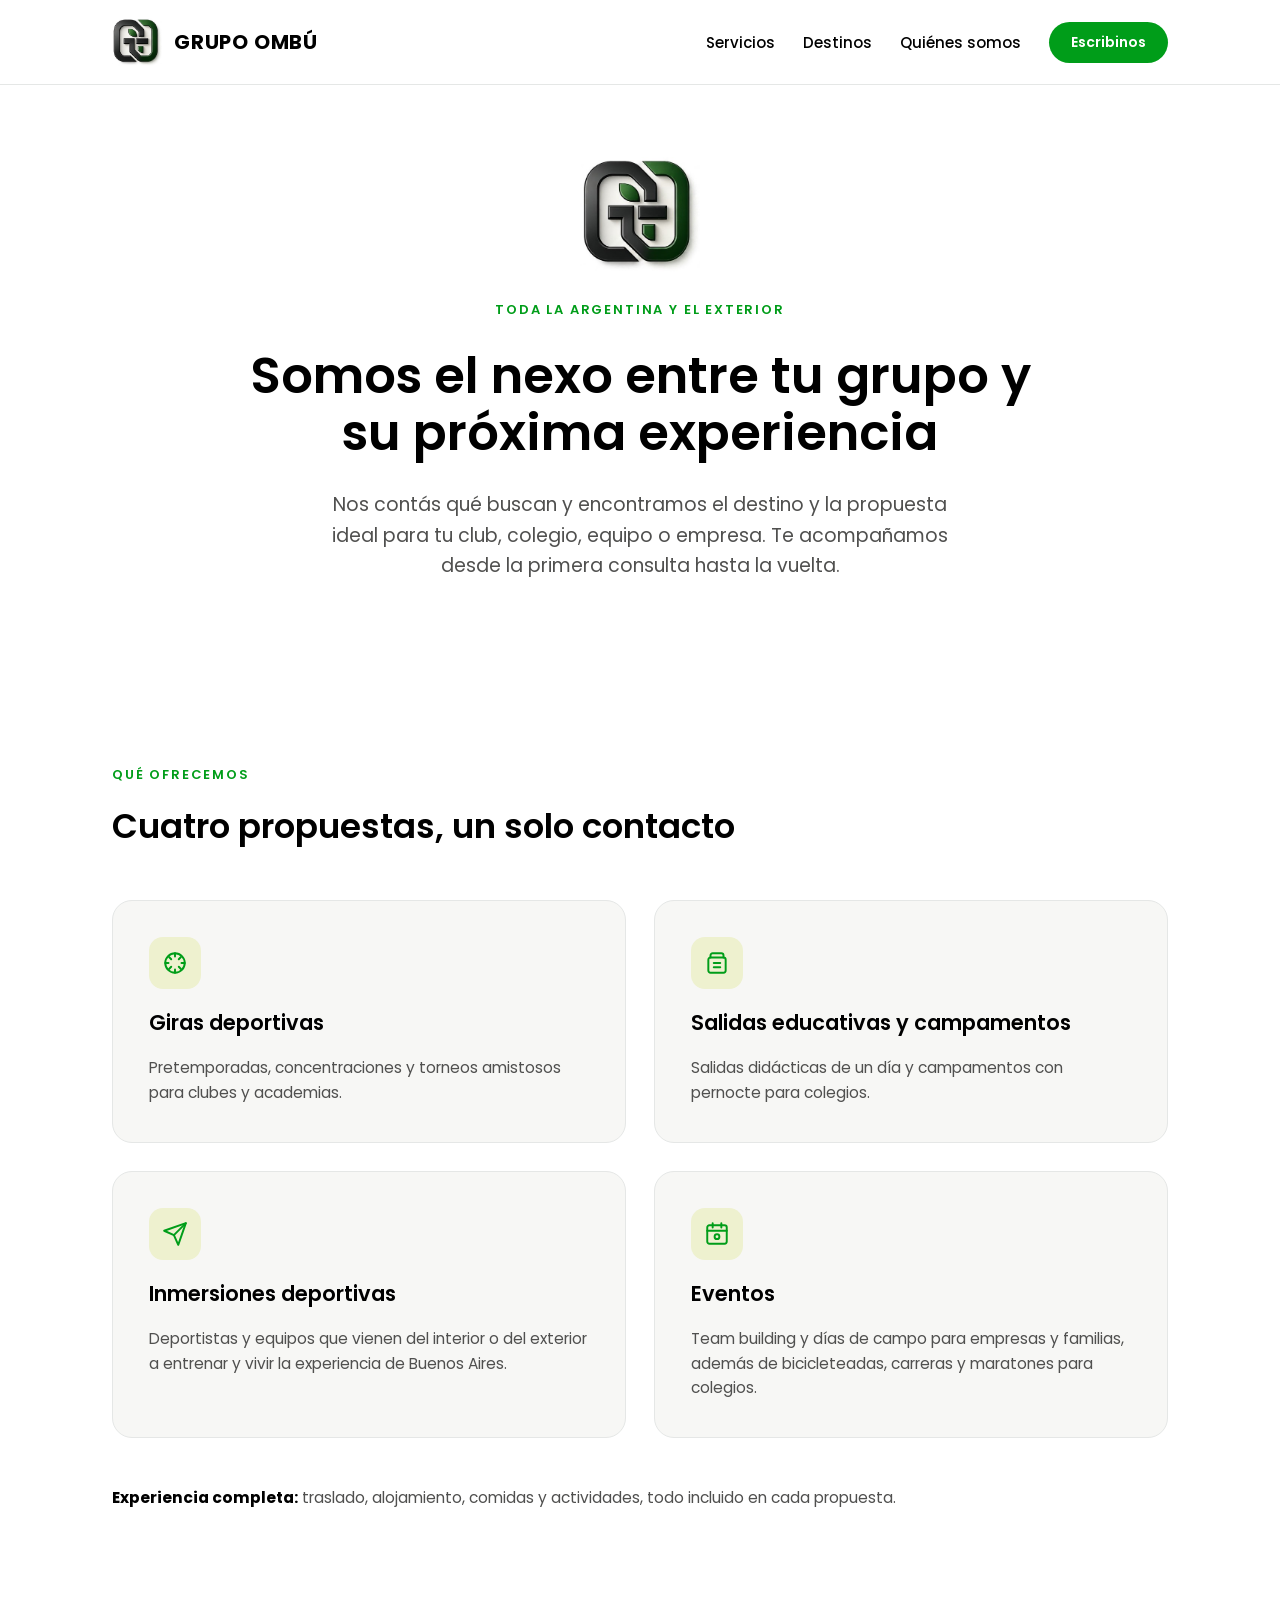
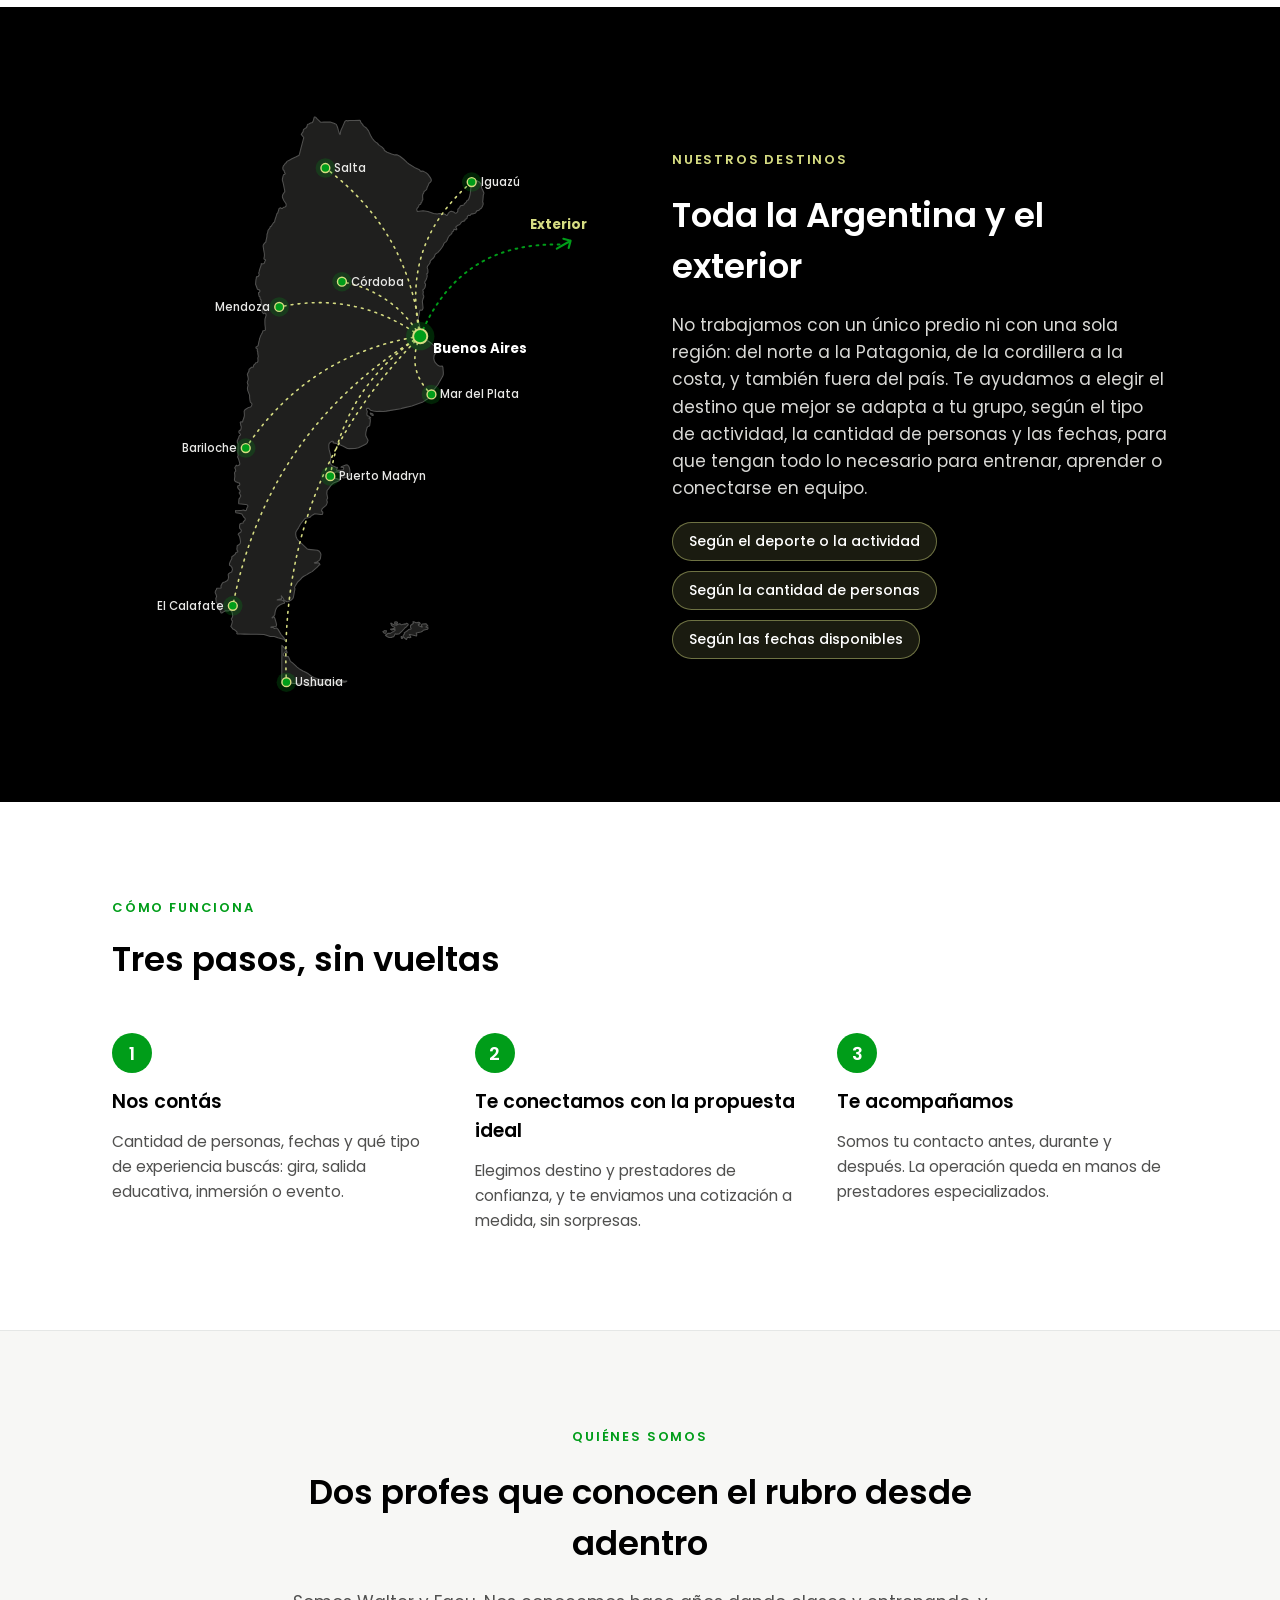
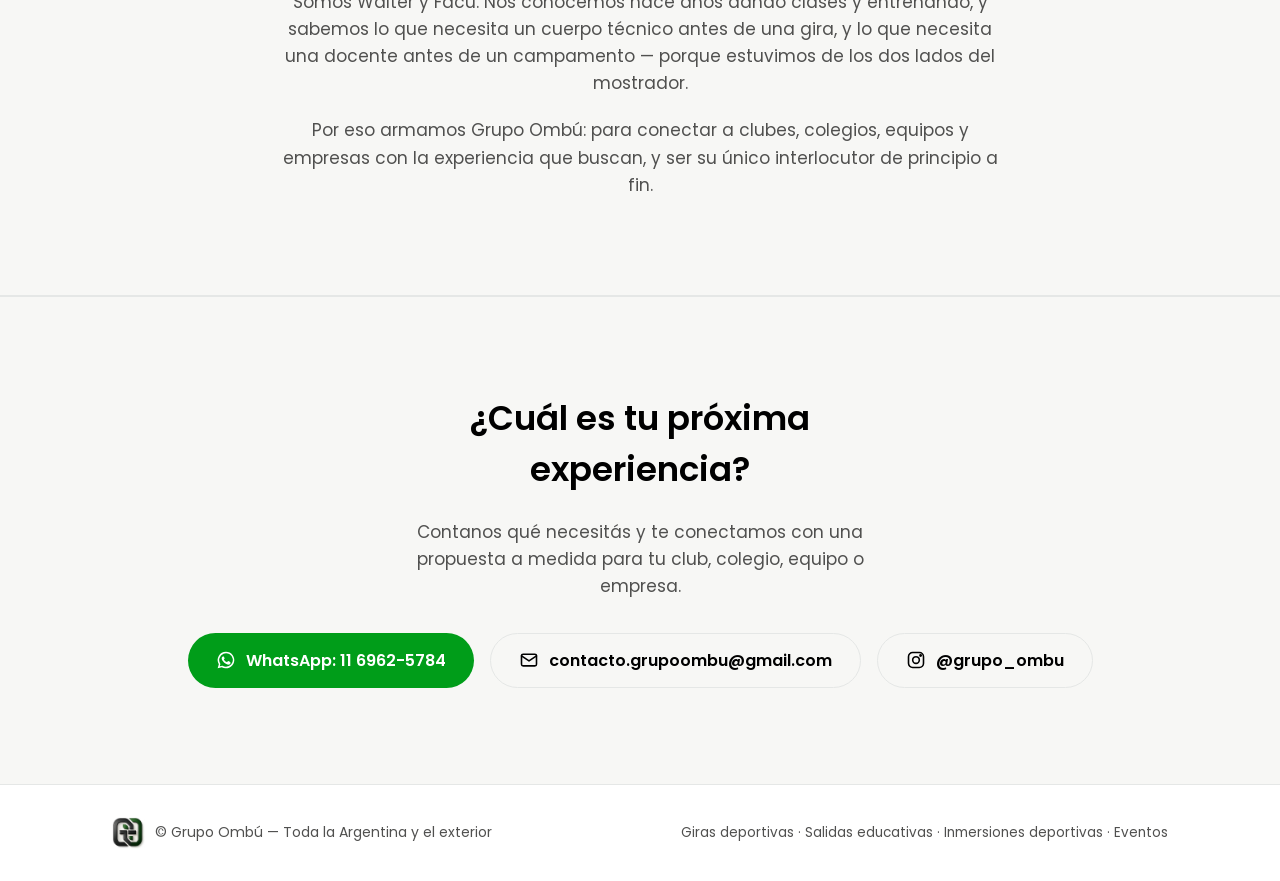
==== index.html @ 007866ae "Cambiar título del hero a "Somos el nexo entre..." Co-Authored-By: Claude Opus 5.5 <noreply@anthropi" ====
<!doctype html>
<html lang="es">
<head>
<meta charset="utf-8">
<meta name="viewport" content="width=device-width, initial-scale=1">
<title>Grupo Ombú — El nexo entre tu grupo y su próxima experiencia</title>
<meta name="description" content="Grupo Ombú conecta clubes, colegios, equipos y empresas con la experiencia ideal: giras deportivas, salidas educativas, inmersiones deportivas y eventos en toda la Argentina y el exterior.">

  <link rel="stylesheet" href="https://fonts.googleapis.com/css2?family=Poppins:wght@400;500;600;700&display=swap">
  <style>
    :root {
      --ink: #000000;
      --grafito: #50504f;
      --green: #009d19;
      --green-dark: #007a13;
      --green-soft: #eef1cf;
      --lima: #d6dc82;
      --bg: #ffffff;
      --bg-soft: #f7f7f5;
      --bg-alt: #eef0ef;
      --muted: #50504f;
      --line: #e5e7e6;
    }
    * { box-sizing: border-box; }
    body { margin: 0; background: var(--bg); color: var(--ink); font-family: 'Poppins', system-ui, -apple-system, sans-serif; }
    h1, h2, h3 { font-family: 'Poppins', sans-serif; margin: 0; font-weight: 600; color: var(--ink); }
    p { margin: 0; line-height: 1.6; }
    a { color: var(--green); text-decoration: none; }
    a:hover { color: var(--green-dark); }
    .container { max-width: 1120px; margin: 0 auto; padding: 0 32px; }
    .btn {
      display: inline-flex; align-items: center; gap: 10px;
      padding: 14px 28px; border-radius: 999px; font-weight: 600; font-size: 16px;
      white-space: nowrap;
    }
    .btn-primary { background: var(--green); color: #fff; }
    .btn-primary:hover { background: var(--green-dark); color: #fff; }
    .btn-ghost { background: transparent; color: var(--ink); border: 1.5px solid var(--line); }
    .btn-ghost:hover { border-color: var(--green); color: var(--green); }
    .pill-note {
      display: inline-flex; align-items: center; gap: 8px;
      padding: 10px 18px; border-radius: 999px; font-size: 14px; font-weight: 500;
      border: 1.5px dashed #c9a24a; color: #8a6a1f; background: #fbf3d9;
    }
    .tag-pill {
      padding: 8px 16px; border-radius: 999px; background: rgba(214,220,130,0.12);
      border: 1px solid rgba(214,220,130,0.45); font-size: 14px; font-weight: 500; color: #fff;
    }
    .eyebrow { text-transform: uppercase; letter-spacing: 0.14em; font-size: 13px; font-weight: 600; color: var(--green); }
    section { padding: 96px 0; }
    .card {
      background: var(--bg-soft); border: 1px solid var(--line); border-radius: 20px; padding: 36px;
      display: flex; flex-direction: column; gap: 18px;
    }
    .icon-badge {
      width: 52px; height: 52px; border-radius: 14px; background: var(--green-soft);
      display: flex; align-items: center; justify-content: center; color: var(--green);
    }
    .step-num {
      width: 40px; height: 40px; border-radius: 50%; background: var(--green); color: #fff;
      display: flex; align-items: center; justify-content: center; font-family: 'Poppins', sans-serif; font-weight: 600; font-size: 18px;
      flex-shrink: 0;
    }
    @media (max-width: 760px) {
      .container { padding: 0 16px; }
      section { padding: 64px 0; }
      h1 { font-size: 34px !important; }
      h2 { font-size: 27px !important; }
      [style*="grid-template-columns"] { grid-template-columns: 1fr !important; gap: 24px !important; }
      #destino svg { max-height: 460px !important; }
      .card { padding: 26px; }
    }
  </style>

</head>
<body>


<!-- ===== HEADER ===== -->
<div style="position: sticky; top: 0; z-index: 20; background: rgba(255,255,255,0.92); backdrop-filter: blur(6px); border-bottom: 1px solid var(--line);">
  <div class="container" style="display: flex; align-items: center; justify-content: space-between; height: 84px; gap: 16px; flex-wrap: wrap;">
    <div style="display: flex; align-items: center; gap: 12px;">
      <img src="[data-uri]" alt="Grupo Ombú" style="height: 48px; width: auto;">
      <span style="font-family: 'Poppins', sans-serif; font-weight: 700; font-size: 20px; letter-spacing: 0.04em;">GRUPO OMBÚ</span>
    </div>
    <div style="display: flex; align-items: center; gap: 28px; flex-wrap: wrap;">
      <a href="#servicios" style="font-size: 15px; font-weight: 500; color: var(--ink);">Servicios</a>
      <a href="#destino" style="font-size: 15px; font-weight: 500; color: var(--ink);">Destinos</a>
      <a href="#nosotros" style="font-size: 15px; font-weight: 500; color: var(--ink);">Quiénes somos</a>
      <a href="#contacto" class="btn btn-primary" style="padding: 10px 22px; font-size: 14px;">Escribinos</a>
    </div>
  </div>
</div>

<!-- ===== HERO ===== -->
<section id="inicio" style="padding-top: 72px; padding-bottom: 88px;">
  <div class="container" style="display: flex; flex-direction: column; align-items: center; text-align: center; gap: 28px;">
    <img src="[data-uri]" alt="Grupo Ombú" style="width: 120px; height: auto;">
    <span class="eyebrow">Toda la Argentina y el exterior</span>
    <h1 style="font-size: 50px; line-height: 1.14; max-width: 820px;">Somos el nexo entre tu grupo y su próxima experiencia</h1>
    <p style="font-size: 19px; color: var(--muted); max-width: 640px;">Nos contás qué buscan y encontramos el destino y la propuesta ideal para tu club, colegio, equipo o empresa. Te acompañamos desde la primera consulta hasta la vuelta.</p>
  </div>
</section>

<!-- ===== SERVICIOS ===== -->
<section id="servicios">
  <div class="container" style="display: flex; flex-direction: column; gap: 48px;">
    <div style="display: flex; flex-direction: column; gap: 16px; max-width: 680px;">
      <span class="eyebrow">Qué ofrecemos</span>
      <h2 style="font-size: 34px;">Cuatro propuestas, un solo contacto</h2>
    </div>
    <div style="display: grid; grid-template-columns: repeat(2, minmax(0, 1fr)); gap: 28px;">

      <div class="card">
        <div class="icon-badge">
          <svg width="26" height="26" viewBox="0 0 24 24" fill="none" stroke="currentColor" stroke-width="1.8" stroke-linecap="round" stroke-linejoin="round"><circle cx="12" cy="12" r="9"/><path d="M12 3v3M12 18v3M3 12h3M18 12h3M6.5 6.5l2 2M15.5 15.5l2 2M6.5 17.5l2-2M15.5 8.5l2-2"/></svg>
        </div>
        <h3 style="font-size: 21px;">Giras deportivas</h3>
        <p style="color: var(--muted); font-size: 15.5px;">Pretemporadas, concentraciones y torneos amistosos para clubes y academias.</p>
      </div>

      <div class="card">
        <div class="icon-badge">
          <svg width="26" height="26" viewBox="0 0 24 24" fill="none" stroke="currentColor" stroke-width="1.8" stroke-linecap="round" stroke-linejoin="round"><path d="M6 7V5a2 2 0 0 1 2-2h8a2 2 0 0 1 2 2v2"/><rect x="4" y="7" width="16" height="14" rx="2"/><path d="M9 12h6M9 16h6"/></svg>
        </div>
        <h3 style="font-size: 21px;">Salidas educativas y campamentos</h3>
        <p style="color: var(--muted); font-size: 15.5px;">Salidas didácticas de un día y campamentos con pernocte para colegios.</p>
      </div>

      <div class="card">
        <div class="icon-badge">
          <svg width="26" height="26" viewBox="0 0 24 24" fill="none" stroke="currentColor" stroke-width="1.8" stroke-linecap="round" stroke-linejoin="round"><line x1="22" y1="2" x2="11" y2="13"/><polygon points="22 2 15 22 11 13 2 9 22 2"/></svg>
        </div>
        <h3 style="font-size: 21px;">Inmersiones deportivas</h3>
        <p style="color: var(--muted); font-size: 15.5px;">Deportistas y equipos que vienen del interior o del exterior a entrenar y vivir la experiencia de Buenos Aires.</p>
      </div>

      <div class="card">
        <div class="icon-badge">
          <svg width="26" height="26" viewBox="0 0 24 24" fill="none" stroke="currentColor" stroke-width="1.8" stroke-linecap="round" stroke-linejoin="round"><rect x="3" y="4" width="18" height="17" rx="2"/><path d="M3 9h18M8 2v4M16 2v4"/><circle cx="12" cy="14.5" r="2.2"/></svg>
        </div>
        <h3 style="font-size: 21px;">Eventos</h3>
        <p style="color: var(--muted); font-size: 15.5px;">Team building y días de campo para empresas y familias, además de bicicleteadas, carreras y maratones para colegios.</p>
      </div>

    </div>
    <p style="color: var(--muted); font-size: 15.5px;"><strong style="color: var(--ink);">Experiencia completa:</strong> traslado, alojamiento, comidas y actividades, todo incluido en cada propuesta.</p>
  </div>
</section>

<!-- ===== DESTINOS ===== -->
<section id="destino" style="background: var(--ink); color: #fff;">
  <div class="container" style="display: grid; grid-template-columns: minmax(0,1fr) minmax(0,1fr); gap: 64px; align-items: center;">
    <div style="display:flex;justify-content:center;">
      <svg viewBox="-110 -10 560 681" role="img" aria-label="Mapa de Argentina con conexiones desde Buenos Aires a todo el país y al exterior" style="width:100%;height:auto;max-height:640px;display:block;">
        <path d="M230.8,575.7L233.2,576.8L236.1,576.4L237.3,576.7L238.0,577.7L237.6,578.5L236.7,578.4L235.9,578.6L236.0,579.8L236.6,580.3L239.7,581.6L240.2,581.6L240.2,581.1L239.6,580.3L239.4,579.3L239.9,578.5L240.7,578.3L244.2,577.9L245.0,578.3L246.7,580.5L245.1,580.8L244.4,581.7L245.9,582.1L247.0,582.8L246.4,583.7L246.2,584.2L243.7,584.8L241.5,585.3L240.5,586.4L238.7,587.2L233.4,588.5L234.0,589.7L234.1,590.2L233.9,591.7L226.6,590.0L225.6,590.1L227.5,593.1L226.1,593.7L224.7,593.3L223.4,593.6L222.5,595.8L220.5,594.3L218.7,592.4L218.7,591.3L220.4,589.2L219.9,588.3L223.9,585.6L224.6,584.7L225.8,584.2L227.1,584.1L227.7,583.7L227.6,583.0L227.0,581.9L227.1,579.9L230.3,577.4L229.8,575.7L230.8,575.7ZM208.9,579.4L211.2,579.7L213.2,578.4L214.6,578.0L215.7,578.3L216.6,579.1L217.7,578.9L221.1,578.1L221.5,578.4L222.7,577.4L223.7,577.9L224.5,578.7L224.1,579.7L223.2,580.4L222.6,581.2L221.9,581.9L220.7,582.6L219.9,583.6L217.7,586.1L214.5,589.2L213.5,589.5L211.3,589.7L210.4,589.4L209.6,589.5L208.9,591.2L208.0,592.5L207.5,592.8L206.4,592.9L206.0,593.1L205.6,593.5L202.9,593.4L200.9,592.6L198.7,590.9L201.7,588.7L204.3,588.8L206.5,587.4L208.2,586.7L208.9,586.0L209.7,585.4L209.7,584.6L209.1,584.3L208.3,584.3L207.6,584.7L205.7,585.1L204.4,584.2L205.3,583.9L206.2,583.9L209.1,583.1L209.6,582.8L208.7,581.7L207.0,581.0L205.6,579.8L205.4,579.4L205.4,578.7L204.7,577.4L205.5,577.3L206.5,578.2L208.9,579.4ZM197.8,585.7L198.9,585.9L200.0,585.8L199.4,587.8L198.9,588.7L197.6,588.7L196.3,587.4L195.9,586.7L197.3,586.2L197.8,585.7ZM211.6,578.1L209.5,578.1L209.1,577.5L209.2,575.9L210.7,575.8L212.3,576.4L212.2,577.1L211.6,578.1ZM218.2,594.3L217.2,594.7L216.9,594.5L216.6,593.7L216.6,592.8L216.5,592.4L217.1,592.5L218.2,593.3L218.2,594.3ZM249.8,168.0L249.2,168.8L249.2,170.1L248.2,171.8L246.4,174.0L245.8,175.8L246.6,178.2L246.7,181.0L246.4,182.1L245.5,182.5L245.4,183.2L245.8,184.3L245.8,185.7L245.4,187.5L244.6,189.5L243.3,191.7L243.0,193.3L243.7,194.0L244.0,194.8L244.0,195.7L243.7,196.9L243.2,198.6L242.4,199.8L241.3,200.6L240.9,201.6L241.4,202.8L241.4,204.0L241.1,205.3L241.3,206.6L242.0,207.9L241.9,209.3L240.8,212.2L240.4,213.9L241.2,221.6L240.8,222.7L240.0,223.9L239.1,224.0L238.1,223.8L237.4,224.5L236.9,227.9L235.5,235.2L235.7,236.9L236.9,239.8L237.3,241.5L237.6,242.9L237.9,245.5L237.2,246.6L236.6,246.8L235.8,247.4L236.7,250.6L237.4,252.0L239.5,254.9L247.4,259.0L250.7,261.4L254.4,264.7L256.5,268.1L256.6,270.8L253.7,275.0L253.3,278.5L253.9,280.9L255.0,283.2L257.9,286.1L260.0,287.2L262.9,287.1L263.4,287.9L263.6,288.6L264.1,294.6L264.0,296.9L263.2,298.9L257.7,308.4L253.0,314.1L251.3,317.3L250.7,320.7L249.2,322.3L241.1,327.5L228.5,332.1L218.3,334.5L216.0,335.3L199.6,337.9L196.4,338.3L192.3,338.0L188.9,338.4L185.2,337.7L181.8,336.8L180.0,334.8L177.7,334.6L177.1,335.6L178.2,338.2L177.7,341.3L178.3,343.1L179.7,343.5L180.9,344.4L182.1,345.6L180.1,345.8L180.9,346.7L181.7,347.3L181.6,349.4L180.9,354.4L179.0,355.4L178.5,355.7L177.9,356.8L176.7,361.5L176.4,364.6L176.9,366.6L179.1,370.8L178.3,373.5L176.9,375.0L170.7,378.0L168.2,379.2L164.4,380.0L158.1,380.2L155.8,380.0L150.5,377.2L146.5,375.6L142.9,374.3L139.4,373.5L139.9,373.1L140.1,372.4L139.1,372.0L138.4,371.9L136.1,373.3L135.1,374.8L134.8,376.0L134.8,379.1L135.2,381.7L136.9,388.0L137.0,391.5L136.3,395.9L137.4,398.4L138.7,399.5L141.7,400.7L142.9,401.5L144.2,401.4L144.6,401.7L144.4,402.2L143.6,403.3L143.7,404.5L146.0,404.8L148.3,404.6L150.9,404.0L151.5,403.2L151.5,401.6L148.5,401.3L148.9,400.7L151.1,399.9L154.0,398.8L155.5,398.6L156.5,399.4L157.2,400.1L158.0,401.9L158.5,404.3L158.6,407.2L158.2,409.9L157.8,410.8L157.0,412.0L151.8,413.4L150.4,413.1L149.0,411.0L148.6,408.9L147.4,407.5L144.9,406.4L142.5,406.7L140.0,408.7L137.6,409.3L136.8,411.1L142.8,414.0L145.6,414.8L146.6,414.8L147.5,415.2L146.7,416.2L145.8,416.9L141.5,418.4L139.6,419.4L137.4,421.4L134.2,425.9L133.3,426.8L132.8,427.9L132.5,431.0L133.5,436.0L132.4,438.1L133.1,440.5L132.7,442.1L131.7,444.3L127.3,447.9L126.5,450.5L128.0,452.0L127.9,453.4L127.4,454.6L125.6,454.6L119.0,453.8L116.6,455.1L114.4,456.7L113.8,457.5L113.0,458.0L108.4,458.8L107.6,459.4L102.7,465.6L100.7,469.4L98.2,473.2L97.5,474.8L97.4,477.0L97.7,479.0L98.1,480.4L99.0,482.3L100.8,484.5L110.1,493.2L112.0,494.0L121.9,494.9L124.1,496.1L125.4,498.1L125.9,499.8L125.3,504.1L124.7,505.5L123.6,506.7L121.3,508.2L118.5,509.1L119.3,509.7L120.4,509.6L122.9,509.1L124.0,509.6L124.8,511.3L123.3,512.0L122.8,512.8L121.7,514.1L115.9,519.1L112.8,520.6L110.0,522.5L106.1,524.6L104.7,525.7L102.6,528.2L99.6,530.8L96.2,536.5L96.1,537.7L96.6,538.4L94.7,548.4L94.1,549.6L92.8,550.8L89.2,552.9L87.5,553.1L85.2,552.0L84.0,550.7L82.8,548.6L81.2,546.3L81.2,547.1L81.7,548.5L81.3,549.9L77.5,550.5L76.5,551.2L80.0,550.9L82.3,551.3L83.3,551.8L84.2,552.9L85.0,554.2L84.4,554.9L82.4,555.5L80.0,556.5L77.1,558.5L75.5,560.8L74.8,562.4L74.0,565.7L73.8,567.8L72.6,569.5L70.7,571.0L70.8,571.4L72.1,570.6L73.1,570.3L74.0,572.3L75.2,576.3L75.8,579.1L75.6,579.9L75.3,581.0L72.8,581.3L70.7,581.3L69.1,581.8L69.9,582.3L71.4,582.1L73.4,583.3L75.7,582.8L76.7,583.5L77.5,584.3L80.9,590.1L83.9,593.6L85.4,595.7L84.7,596.7L84.4,595.4L82.4,595.1L80.5,594.7L77.3,593.8L73.1,592.4L68.7,592.4L65.3,591.3L61.5,590.0L53.6,589.9L46.6,589.8L39.4,589.7L34.8,589.6L31.7,589.6L30.9,589.1L31.2,587.5L30.1,586.3L28.4,584.8L26.4,583.8L25.4,582.5L24.2,580.9L24.9,579.5L25.8,576.2L25.9,574.8L25.0,573.7L24.7,572.3L25.0,571.6L25.8,571.1L26.3,568.7L25.9,566.4L25.3,564.3L24.5,563.4L23.5,563.0L22.7,562.9L21.0,563.6L18.2,563.4L17.3,563.7L15.9,564.6L14.0,565.8L12.9,565.4L12.6,564.1L11.8,562.9L11.4,561.9L11.1,560.2L10.5,558.1L9.4,555.6L7.6,553.5L7.5,551.7L7.2,549.4L8.1,547.2L7.6,545.3L6.5,543.1L6.8,540.7L7.9,539.5L8.2,537.9L13.2,537.6L13.0,535.4L13.8,533.7L14.7,532.0L15.5,531.3L17.3,530.7L19.4,529.8L20.6,528.7L21.1,527.8L21.4,526.5L21.6,525.3L21.2,522.5L21.6,521.6L22.9,520.5L25.1,519.5L26.0,516.9L25.5,514.6L24.2,512.7L22.7,511.9L22.6,510.1L23.3,508.3L24.2,506.4L25.3,504.2L25.2,502.6L26.2,501.7L28.9,499.7L29.8,497.8L30.8,497.2L31.9,497.0L32.0,495.9L31.2,494.8L31.0,493.4L31.2,491.9L31.4,489.8L32.7,489.1L34.6,487.4L35.0,486.4L35.1,484.9L34.6,482.0L34.1,479.9L33.8,479.2L33.0,477.8L32.4,476.9L33.4,475.7L35.3,474.6L36.1,472.9L35.4,471.4L34.3,470.6L33.9,468.4L34.3,465.6L35.2,464.8L38.0,464.3L38.2,462.9L40.4,460.8L40.3,458.9L38.9,457.7L37.6,455.7L36.6,454.0L33.3,453.1L29.8,452.6L29.4,451.0L29.5,450.0L31.2,450.4L33.8,450.1L35.8,450.0L37.2,449.8L38.8,449.6L40.3,450.3L41.7,449.8L42.3,447.3L43.3,445.9L43.4,444.7L42.5,443.6L40.8,443.3L33.2,442.5L33.0,441.5L33.1,439.8L33.3,438.0L33.3,437.1L34.0,436.4L34.8,434.8L35.4,433.7L34.8,432.3L33.6,430.3L34.5,429.4L34.6,428.2L34.3,427.2L33.0,426.0L31.9,424.3L31.9,422.5L33.2,422.0L34.1,421.5L34.3,420.4L33.8,419.0L32.0,418.6L29.7,417.7L28.9,417.0L28.2,415.6L28.7,411.4L28.5,408.9L28.3,407.6L28.8,406.5L29.7,405.6L29.3,403.3L28.6,402.2L28.8,401.3L29.5,400.4L30.1,399.3L30.6,399.0L31.3,399.6L32.6,399.3L34.1,398.4L34.3,397.3L34.0,395.8L32.9,392.0L31.8,389.6L32.0,388.8L32.4,387.9L32.1,384.7L32.2,382.7L32.3,377.0L32.4,375.0L31.4,373.0L31.5,371.1L32.2,369.7L33.0,367.9L33.5,366.2L34.0,365.5L34.9,365.1L35.1,364.2L34.7,363.5L33.5,362.5L33.2,361.2L33.5,360.2L34.1,359.6L35.0,359.6L35.6,358.2L35.9,356.4L36.0,355.6L35.5,354.5L35.1,352.1L34.7,350.7L35.2,350.1L35.8,349.9L36.7,350.2L37.5,350.1L37.6,349.3L37.7,348.5L38.0,348.0L38.6,346.2L39.3,344.0L39.5,342.4L39.2,338.1L39.6,337.1L40.3,336.3L41.4,335.4L42.7,334.7L44.4,333.7L46.5,333.3L47.3,332.2L47.9,330.8L48.0,329.6L47.2,328.7L46.2,327.7L45.7,325.2L45.4,322.8L45.3,319.8L44.3,317.3L43.2,314.5L42.9,311.9L43.2,310.6L43.7,308.3L43.2,307.3L42.7,305.5L43.2,304.1L43.9,302.0L43.8,300.8L43.3,298.2L42.8,296.7L43.3,295.1L44.1,293.6L44.7,292.9L44.6,291.6L44.9,290.5L46.1,289.8L47.2,288.5L47.9,288.4L48.9,288.4L49.5,288.0L49.8,287.0L50.0,285.9L51.5,284.5L52.4,283.2L54.0,283.0L54.8,281.6L54.8,279.8L54.6,278.1L55.2,276.0L54.6,272.9L54.6,271.2L54.0,269.8L54.1,268.3L53.8,267.3L52.8,267.0L52.5,265.8L52.9,265.2L53.9,264.8L55.0,263.9L55.8,259.6L56.2,258.2L56.6,256.7L56.6,255.9L57.1,254.7L57.8,252.9L58.8,251.2L59.4,250.1L60.0,248.5L60.2,247.5L60.9,247.1L61.8,246.9L62.8,246.6L63.2,246.1L63.1,245.2L63.1,243.3L62.7,240.4L62.6,236.5L62.7,234.0L63.4,231.5L64.0,230.1L63.8,229.0L63.7,227.9L62.5,227.2L61.4,227.8L60.7,227.6L59.7,226.3L59.3,224.8L59.5,222.9L60.3,221.7L60.6,220.1L60.2,219.7L59.2,218.7L58.3,215.1L58.4,212.2L57.4,211.4L57.0,209.0L56.1,208.2L55.7,206.5L55.4,204.7L55.5,203.9L56.5,203.6L57.1,202.2L56.7,201.4L55.9,200.7L55.0,200.8L54.1,200.0L52.9,196.6L52.1,194.7L52.3,192.0L52.5,189.8L52.9,188.0L53.0,186.6L53.8,185.9L54.4,186.2L55.0,186.0L55.6,184.9L56.2,184.2L56.2,183.6L55.8,182.9L55.7,181.8L56.1,180.5L56.8,177.5L58.0,174.1L58.5,172.9L58.4,171.8L58.6,171.3L59.4,171.9L61.6,171.3L62.4,169.8L62.6,168.5L63.4,167.7L63.0,166.7L62.1,166.4L61.5,165.9L61.8,164.7L62.1,161.9L62.0,159.9L61.2,155.6L60.6,151.3L61.0,149.9L62.5,147.9L63.6,147.0L63.8,145.9L64.9,140.9L65.0,138.1L65.7,136.6L66.2,133.7L68.2,131.2L68.7,129.6L69.6,129.4L69.9,128.9L71.0,127.1L72.3,125.2L73.6,124.2L73.8,122.8L74.4,120.7L75.5,117.4L76.2,115.0L77.1,114.2L78.1,111.1L78.5,109.3L79.7,108.6L80.6,108.4L81.5,109.2L82.4,109.1L83.3,108.0L85.2,107.3L86.2,106.9L86.6,105.8L86.6,104.0L85.7,102.6L84.0,100.0L82.6,97.0L82.4,96.1L82.4,95.1L82.7,93.8L83.4,92.4L85.1,90.0L84.9,88.3L83.6,82.0L83.2,80.3L82.3,77.1L82.4,75.8L83.2,72.3L83.9,70.8L84.9,70.6L85.4,70.1L85.6,69.5L84.9,68.7L84.6,67.7L84.3,66.2L83.4,65.7L82.9,64.6L82.9,62.8L83.7,60.5L84.6,59.9L85.0,58.9L86.0,58.0L86.9,57.2L87.6,55.9L90.7,54.3L93.1,53.0L98.0,50.7L101.3,49.0L101.5,47.9L101.8,47.1L103.3,41.3L105.3,33.7L106.5,29.0L103.7,25.5L104.2,24.6L105.8,22.3L106.1,20.3L106.8,19.5L109.7,17.6L110.2,16.3L110.5,14.9L111.1,13.9L112.2,13.6L114.2,12.7L116.3,11.9L117.0,10.7L117.6,8.7L118.2,6.4L118.5,5.8L119.3,5.9L120.4,6.5L121.0,7.3L124.0,10.1L125.4,11.6L126.7,11.8L129.2,11.5L129.7,11.6L136.3,11.6L137.2,11.8L139.5,12.5L140.8,13.0L141.7,13.3L143.2,14.1L144.4,16.8L145.1,19.1L145.6,21.0L146.7,24.4L147.4,25.7L147.7,25.0L148.3,21.3L149.2,19.2L150.4,16.7L152.8,11.1L153.6,10.2L154.5,9.8L155.1,9.8L155.8,10.2L156.7,10.2L157.3,9.8L163.5,9.7L170.0,9.6L170.2,9.7L170.4,10.6L171.5,12.8L172.7,13.9L173.0,14.2L173.3,14.7L173.3,15.3L174.6,16.4L177.2,18.2L179.6,21.5L181.8,26.5L183.9,30.1L185.9,32.5L187.7,34.2L189.4,35.2L190.3,36.0L190.4,36.6L191.9,37.9L194.9,39.8L196.8,41.7L197.6,43.6L200.6,45.6L205.7,47.6L209.3,48.6L211.6,48.5L215.0,50.1L219.3,53.5L221.9,55.8L222.9,57.1L225.7,59.2L232.8,63.5L235.9,64.7L237.4,65.6L238.2,66.9L239.1,67.3L239.9,66.8L241.7,67.2L244.4,68.6L246.5,70.3L249.2,74.0L250.1,75.5L250.5,76.8L250.4,78.0L249.5,79.3L248.0,80.6L247.6,81.2L247.5,81.7L247.1,82.8L245.9,85.2L245.5,86.3L245.5,87.1L244.7,88.0L242.6,89.7L242.1,90.5L242.0,91.4L241.7,91.9L241.5,92.1L241.0,93.0L240.7,94.4L240.7,96.2L240.9,98.5L240.9,99.2L240.4,99.6L240.2,100.1L240.0,101.1L239.7,101.9L239.0,102.4L238.7,103.0L238.9,103.6L238.4,104.2L237.1,104.8L236.4,105.7L236.2,106.9L235.4,108.0L234.4,108.9L234.0,110.1L234.6,112.4L241.3,111.6L246.7,112.5L253.1,114.7L257.3,115.4L259.5,114.8L261.0,114.9L262.0,115.7L263.4,115.9L265.1,115.4L266.5,115.8L267.6,117.1L268.6,116.8L269.6,114.8L270.6,113.5L271.8,112.6L273.2,112.3L275.0,112.7L276.4,113.4L277.5,114.4L278.6,114.4L279.9,113.3L280.5,111.9L280.4,110.4L280.9,109.3L282.0,108.6L282.7,107.7L283.0,106.5L284.3,105.8L286.3,105.6L287.4,105.0L287.6,104.2L288.2,103.4L289.3,102.6L290.1,101.7L290.5,100.6L291.2,99.9L292.2,99.6L293.3,97.3L294.4,93.0L295.1,87.1L295.4,78.8L296.6,78.8L297.1,79.5L298.0,79.8L298.9,79.1L299.7,78.8L300.9,78.7L301.6,77.9L302.4,77.8L303.0,78.2L303.5,78.8L304.6,78.9L305.4,80.2L306.4,80.6L306.8,82.2L307.5,86.2L308.6,88.6L309.8,91.4L309.8,92.6L309.2,93.8L309.1,95.6L308.7,99.9L308.5,101.5L308.9,102.6L309.1,104.1L308.5,105.9L307.2,108.7L306.0,109.4L305.8,109.5L304.2,111.1L303.0,111.7L302.4,111.3L301.7,112.0L300.8,113.7L299.8,114.5L297.9,115.0L297.4,115.2L296.3,115.1L295.4,115.6L294.6,116.6L293.8,116.9L292.9,116.7L292.1,117.0L291.4,117.9L291.0,119.0L290.9,120.1L290.2,120.8L288.9,121.2L288.5,121.8L288.5,122.5L288.0,123.1L285.8,123.7L284.3,124.8L283.3,126.4L282.2,127.4L280.6,128.0L278.4,129.6L278.2,130.6L279.0,131.6L279.3,132.4L279.1,133.1L278.4,133.2L277.2,132.7L276.4,132.5L276.0,132.9L275.7,133.4L275.8,134.3L275.3,134.8L274.5,135.1L274.0,135.9L273.8,136.9L272.7,138.3L270.8,139.9L269.4,142.2L268.3,145.0L267.0,146.8L265.6,147.7L264.6,148.9L264.1,150.6L262.5,153.1L260.0,156.5L257.7,158.9L255.6,160.2L254.5,161.6L254.2,163.2L252.9,165.0L250.5,167.1L249.8,168.0ZM81.5,645.0L81.6,640.6L81.7,634.7L81.7,629.5L81.7,624.4L81.7,619.1L81.8,613.8L81.8,608.1L81.8,602.4L82.7,603.2L86.3,607.2L87.2,608.8L87.8,610.7L86.3,609.5L84.9,610.2L84.1,611.3L83.5,612.5L83.5,613.4L84.0,614.2L85.5,614.8L89.0,615.1L89.2,615.3L91.3,620.0L92.3,621.1L93.5,621.9L96.3,624.4L99.0,626.9L102.2,629.4L105.6,631.3L108.7,632.8L111.7,634.5L114.9,637.0L118.3,638.8L122.0,640.0L125.8,641.1L131.5,640.7L133.3,640.8L134.4,641.6L133.3,643.7L131.9,645.4L129.9,646.1L128.0,646.4L126.1,646.4L124.3,646.0L122.6,646.2L121.0,647.0L119.3,647.3L117.6,647.4L115.9,648.0L114.1,648.4L112.3,648.1L107.7,646.3L104.7,645.9L94.6,645.3L91.3,644.9L88.1,644.3L86.4,644.3L83.9,644.6L82.0,644.6L81.5,645.0ZM144.0,642.3L145.7,642.8L149.0,642.4L150.8,642.4L151.6,642.6L151.9,642.8L154.2,642.5L155.2,642.5L154.9,643.3L152.8,644.1L151.9,643.8L147.4,643.9L145.5,644.7L144.7,644.7L142.7,645.9L141.3,645.1L140.9,644.4L141.9,643.5L142.8,643.4L143.5,643.0L144.0,642.3ZM184.8,341.7L184.9,342.9L184.1,342.8L182.2,341.6L181.6,340.5L181.5,340.1L183.4,340.6L184.3,341.0L184.8,341.7Z" fill="#1f1f1e" stroke="#50504f" stroke-width="1.2" stroke-linejoin="round"/>
        <g fill="none" stroke="#d6dc82" stroke-width="1.8" stroke-linecap="round" stroke-dasharray="2 6"><path d="M238,253.3 Q226.2,134.8 130.9,63.4"/><path d="M238,253.3 Q214.9,148.9 296.1,79.3"/><path d="M238,253.3 Q207.3,203.1 149.6,191.8"/><path d="M238,253.3 Q165.7,201.8 78.8,220.3"/><path d="M238,253.3 Q221.3,290.6 250.7,319.1"/><path d="M238,253.3 Q111.7,273.1 41,379.6"/><path d="M238,253.3 Q152.5,310.0 136.5,411.3"/><path d="M238,253.3 Q65.2,358.9 26.4,557.7"/><path d="M238,253.3 Q76.5,415.4 86.9,643.9"/><path d="M238,253.3 Q282.8,145.0 400,150" stroke="#009d19" stroke-width="2.2"/></g>
        <g font-family="Poppins, sans-serif" font-size="13" font-weight="500" fill="#e8e8e6"><circle cx="130.9" cy="63.4" r="11" fill="#009d19" opacity="0.22"/><circle cx="130.9" cy="63.4" r="5" fill="#009d19" stroke="#d6dc82" stroke-width="1.6"/><text x="140.9" y="67.9" text-anchor="start">Salta</text><circle cx="296.1" cy="79.3" r="11" fill="#009d19" opacity="0.22"/><circle cx="296.1" cy="79.3" r="5" fill="#009d19" stroke="#d6dc82" stroke-width="1.6"/><text x="306.1" y="83.8" text-anchor="start">Iguazú</text><circle cx="149.6" cy="191.8" r="11" fill="#009d19" opacity="0.22"/><circle cx="149.6" cy="191.8" r="5" fill="#009d19" stroke="#d6dc82" stroke-width="1.6"/><text x="159.6" y="196.3" text-anchor="start">Córdoba</text><circle cx="78.8" cy="220.3" r="11" fill="#009d19" opacity="0.22"/><circle cx="78.8" cy="220.3" r="5" fill="#009d19" stroke="#d6dc82" stroke-width="1.6"/><text x="68.8" y="224.8" text-anchor="end">Mendoza</text><circle cx="250.7" cy="319.1" r="11" fill="#009d19" opacity="0.22"/><circle cx="250.7" cy="319.1" r="5" fill="#009d19" stroke="#d6dc82" stroke-width="1.6"/><text x="260.7" y="323.6" text-anchor="start">Mar del Plata</text><circle cx="41" cy="379.6" r="11" fill="#009d19" opacity="0.22"/><circle cx="41" cy="379.6" r="5" fill="#009d19" stroke="#d6dc82" stroke-width="1.6"/><text x="31" y="384.1" text-anchor="end">Bariloche</text><circle cx="136.5" cy="411.3" r="11" fill="#009d19" opacity="0.22"/><circle cx="136.5" cy="411.3" r="5" fill="#009d19" stroke="#d6dc82" stroke-width="1.6"/><text x="146.5" y="415.8" text-anchor="start">Puerto Madryn</text><circle cx="26.4" cy="557.7" r="11" fill="#009d19" opacity="0.22"/><circle cx="26.4" cy="557.7" r="5" fill="#009d19" stroke="#d6dc82" stroke-width="1.6"/><text x="16.4" y="562.2" text-anchor="end">El Calafate</text><circle cx="86.9" cy="643.9" r="11" fill="#009d19" opacity="0.22"/><circle cx="86.9" cy="643.9" r="5" fill="#009d19" stroke="#d6dc82" stroke-width="1.6"/><text x="96.9" y="648.4" text-anchor="start">Ushuaia</text></g>
        <circle cx="238" cy="253.3" r="16" fill="#009d19" opacity="0.25"/><circle cx="238" cy="253.3" r="8" fill="#009d19" stroke="#d6dc82" stroke-width="2.2"/>
        <text x="252" y="272.3" font-family="Poppins, sans-serif" font-size="15" font-weight="700" fill="#ffffff">Buenos Aires</text>
        <g transform="translate(400,150) rotate(-30)"><path d="M-9 0 L9 0 M3 -6 L9 0 L3 6" fill="none" stroke="#009d19" stroke-width="2.4" stroke-linecap="round" stroke-linejoin="round"/></g>
        <text x="394" y="132" text-anchor="middle" font-family="Poppins, sans-serif" font-size="15" font-weight="700" fill="#d6dc82">Exterior</text>
      </svg>
    </div>
    <div style="display: flex; flex-direction: column; gap: 20px;">
      <span class="eyebrow" style="color: var(--lima);">Nuestros destinos</span>
      <h2 style="font-size: 34px; color: #fff;">Toda la Argentina y el exterior</h2>
      <p style="font-size: 17px; color: #d9d9d6;">No trabajamos con un único predio ni con una sola región: del norte a la Patagonia, de la cordillera a la costa, y también fuera del país. Te ayudamos a elegir el destino que mejor se adapta a tu grupo, según el tipo de actividad, la cantidad de personas y las fechas, para que tengan todo lo necesario para entrenar, aprender o conectarse en equipo.</p>
      <div style="display: flex; gap: 10px; flex-wrap: wrap;">
        <span class="tag-pill">Según el deporte o la actividad</span>
        <span class="tag-pill">Según la cantidad de personas</span>
        <span class="tag-pill">Según las fechas disponibles</span>
      </div>
    </div>
  </div>
</section>

<!-- ===== COMO FUNCIONA ===== -->
<section id="como-funciona">
  <div class="container" style="display: flex; flex-direction: column; gap: 48px;">
    <div style="display: flex; flex-direction: column; gap: 16px; max-width: 640px;">
      <span class="eyebrow">Cómo funciona</span>
      <h2 style="font-size: 34px;">Tres pasos, sin vueltas</h2>
    </div>
    <div style="display: grid; grid-template-columns: repeat(3, minmax(0,1fr)); gap: 32px;">
      <div style="display: flex; flex-direction: column; gap: 14px;">
        <div class="step-num">1</div>
        <h3 style="font-size: 19px;">Nos contás</h3>
        <p style="color: var(--muted); font-size: 15.5px;">Cantidad de personas, fechas y qué tipo de experiencia buscás: gira, salida educativa, inmersión o evento.</p>
      </div>
      <div style="display: flex; flex-direction: column; gap: 14px;">
        <div class="step-num">2</div>
        <h3 style="font-size: 19px;">Te conectamos con la propuesta ideal</h3>
        <p style="color: var(--muted); font-size: 15.5px;">Elegimos destino y prestadores de confianza, y te enviamos una cotización a medida, sin sorpresas.</p>
      </div>
      <div style="display: flex; flex-direction: column; gap: 14px;">
        <div class="step-num">3</div>
        <h3 style="font-size: 19px;">Te acompañamos</h3>
        <p style="color: var(--muted); font-size: 15.5px;">Somos tu contacto antes, durante y después. La operación queda en manos de prestadores especializados.</p>
      </div>
    </div>
  </div>
</section>

<!-- ===== QUIENES SOMOS ===== -->
<section id="nosotros" style="background: var(--bg-soft); border-top: 1px solid var(--line); border-bottom: 1px solid var(--line);">
  <div class="container" style="display: flex; justify-content: center;">
    <div style="display: flex; flex-direction: column; gap: 20px; max-width: 720px; text-align: center; align-items: center;">
      <span class="eyebrow">Quiénes somos</span>
      <h2 style="font-size: 34px;">Dos profes que conocen el rubro desde adentro</h2>
      <p style="font-size: 17px; color: var(--muted);">Somos Walter y Facu. Nos conocemos hace años dando clases y entrenando, y sabemos lo que necesita un cuerpo técnico antes de una gira, y lo que necesita una docente antes de un campamento — porque estuvimos de los dos lados del mostrador.</p>
      <p style="font-size: 17px; color: var(--muted);">Por eso armamos Grupo Ombú: para conectar a clubes, colegios, equipos y empresas con la experiencia que buscan, y ser su único interlocutor de principio a fin.</p>
    </div>
  </div>
</section>

<!-- ===== CONTACTO ===== -->
<section id="contacto" style="background: var(--bg-soft); border-top: 1px solid var(--line);">
  <div class="container" style="display: flex; flex-direction: column; align-items: center; text-align: center; gap: 24px;">
    <h2 style="font-size: 34px; max-width: 560px;">¿Cuál es tu próxima experiencia?</h2>
    <p style="font-size: 17px; color: var(--muted); max-width: 520px;">Contanos qué necesitás y te conectamos con una propuesta a medida para tu club, colegio, equipo o empresa.</p>
    <div style="display: flex; gap: 16px; flex-wrap: wrap; justify-content: center; margin-top: 8px;">
      <a href="https://wa.me/5491169625784" class="btn btn-primary"><svg width="20" height="20" viewBox="0 0 24 24" fill="currentColor" aria-hidden="true"><path d="M12 2a10 10 0 0 0-8.6 15.1L2 22l5-1.3A10 10 0 1 0 12 2zm0 18.2a8.2 8.2 0 0 1-4.2-1.2l-.3-.2-3 .8.8-2.9-.2-.3A8.2 8.2 0 1 1 12 20.2zm4.5-6.1c-.2-.1-1.5-.7-1.7-.8-.2-.1-.4-.1-.6.1l-.8 1c-.1.2-.3.2-.5.1a6.7 6.7 0 0 1-3.3-2.9c-.2-.4.2-.4.7-1.3.1-.2 0-.3 0-.4l-.8-1.8c-.2-.5-.4-.4-.6-.4h-.5a1 1 0 0 0-.7.3 3 3 0 0 0-.9 2.2 5.2 5.2 0 0 0 1.1 2.7 11.8 11.8 0 0 0 4.5 4c1.7.7 2.3.8 3.2.6.5-.1 1.5-.6 1.7-1.2.2-.6.2-1.1.2-1.2-.1-.1-.3-.2-.5-.3z"/></svg>WhatsApp: 11 6962-5784</a>
      <a href="mailto:contacto.grupoombu@gmail.com" class="btn btn-ghost"><svg width="20" height="20" viewBox="0 0 24 24" fill="none" stroke="currentColor" stroke-width="1.9" stroke-linecap="round" stroke-linejoin="round" aria-hidden="true"><rect x="3" y="5" width="18" height="14" rx="2"/><path d="m3 7 9 6 9-6"/></svg>contacto.grupoombu@gmail.com</a>
      <a href="https://instagram.com/grupo_ombu" target="_blank" rel="noopener" class="btn btn-ghost"><svg width="20" height="20" viewBox="0 0 24 24" fill="none" stroke="currentColor" stroke-width="1.9" stroke-linecap="round" stroke-linejoin="round" aria-hidden="true"><rect x="3" y="3" width="18" height="18" rx="5"/><circle cx="12" cy="12" r="4"/><circle cx="17.5" cy="6.5" r="0.8" fill="currentColor"/></svg>@grupo_ombu</a>
    </div>
  </div>
</section>

<!-- ===== FOOTER ===== -->
<div style="border-top: 1px solid var(--line);">
  <div class="container" style="display: flex; align-items: center; justify-content: space-between; padding-top: 32px; padding-bottom: 32px; flex-wrap: wrap; gap: 16px;">
    <div style="display: flex; align-items: center; gap: 10px;">
      <img src="[data-uri]" alt="Grupo Ombú" style="height: 32px; width: auto;">
      <span style="font-size: 14px; color: var(--muted);">© Grupo Ombú — Toda la Argentina y el exterior</span>
    </div>
    <span style="font-size: 13.5px; color: var(--muted);">Giras deportivas · Salidas educativas · Inmersiones deportivas · Eventos</span>
  </div>
</div>


</body>
</html>
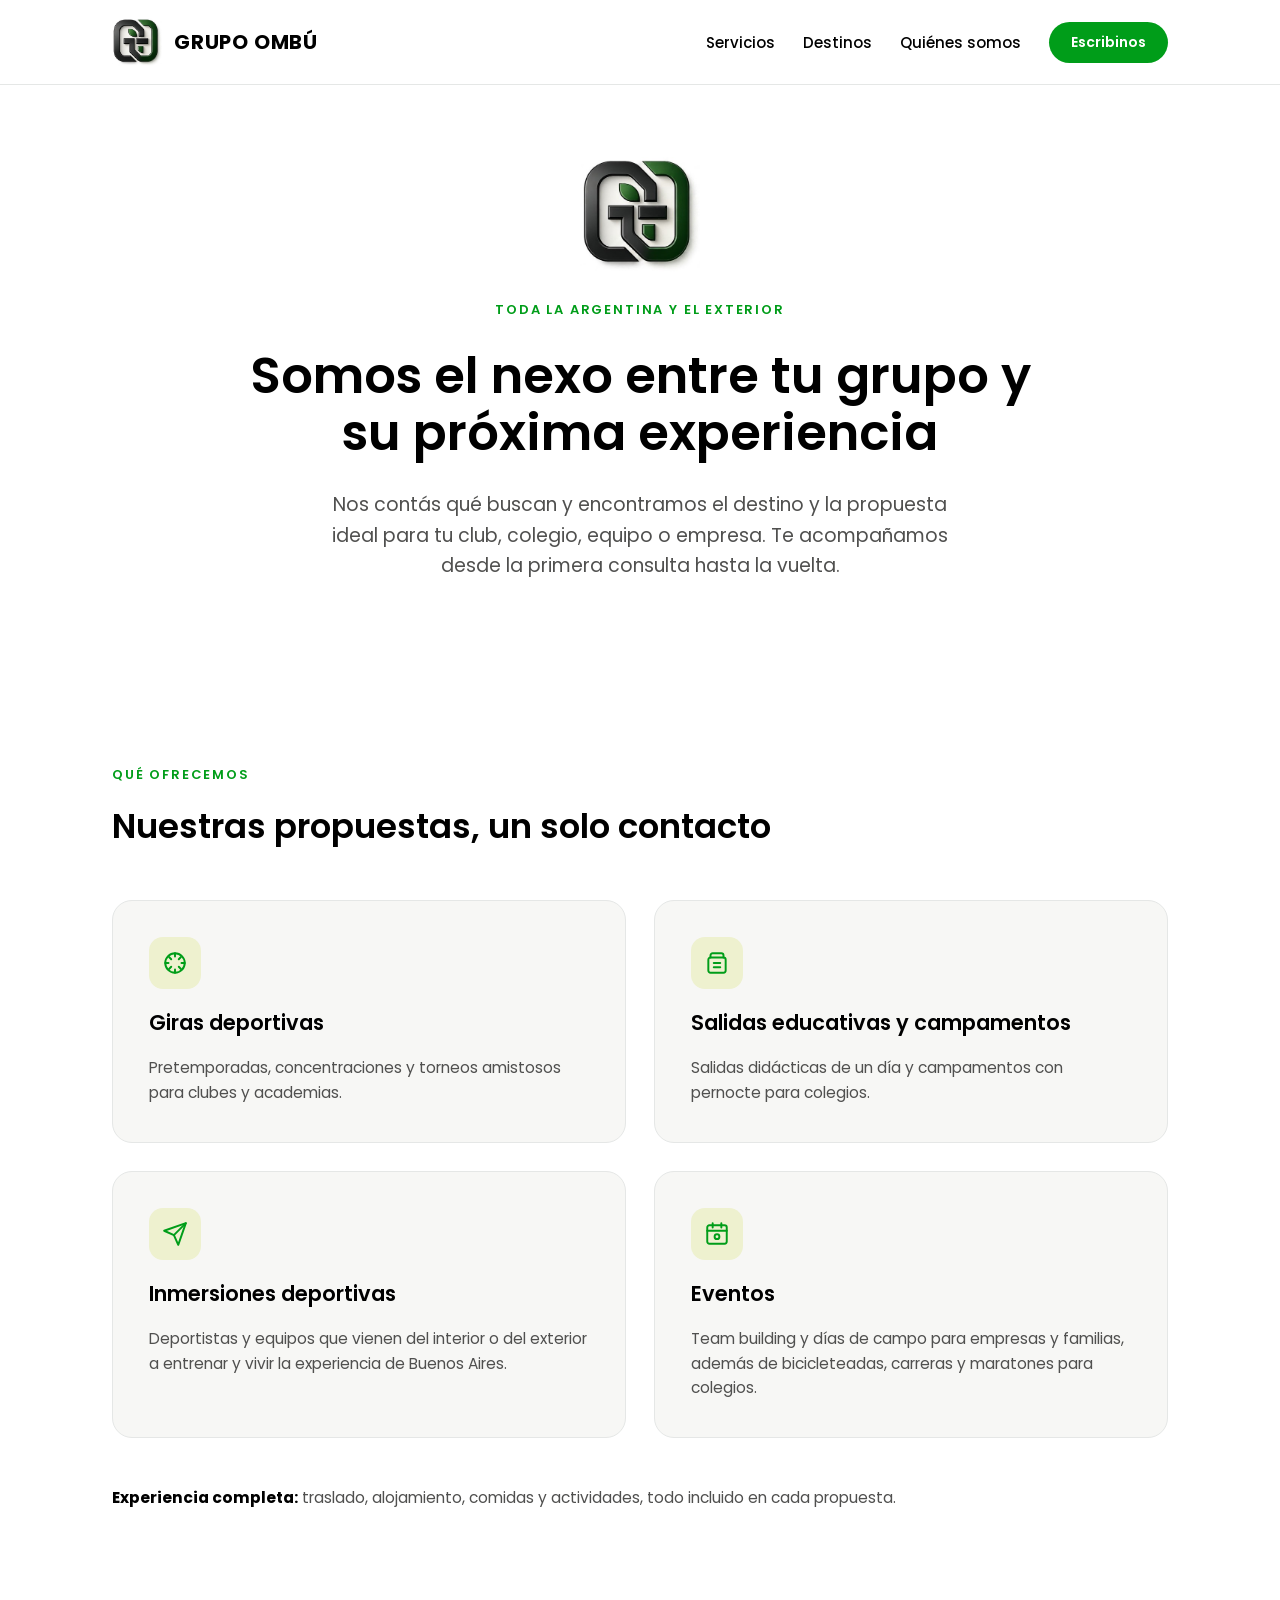
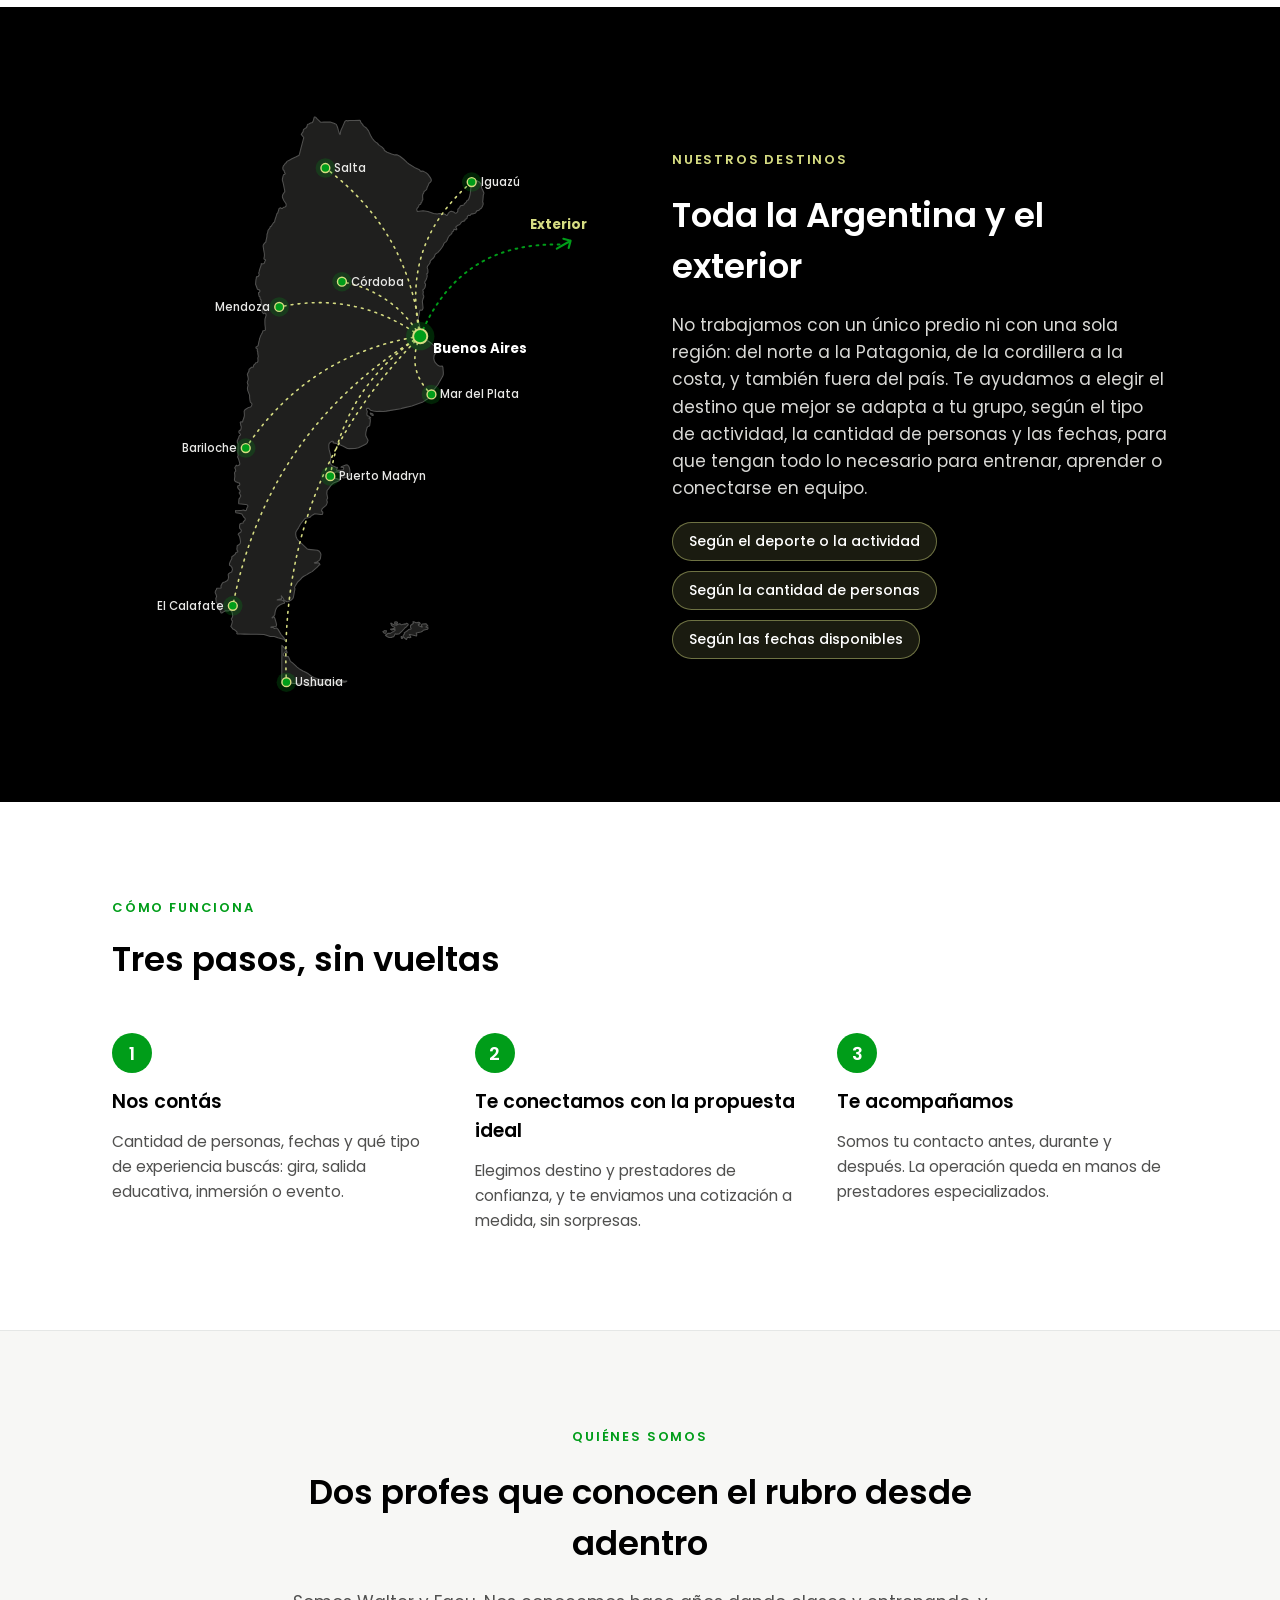
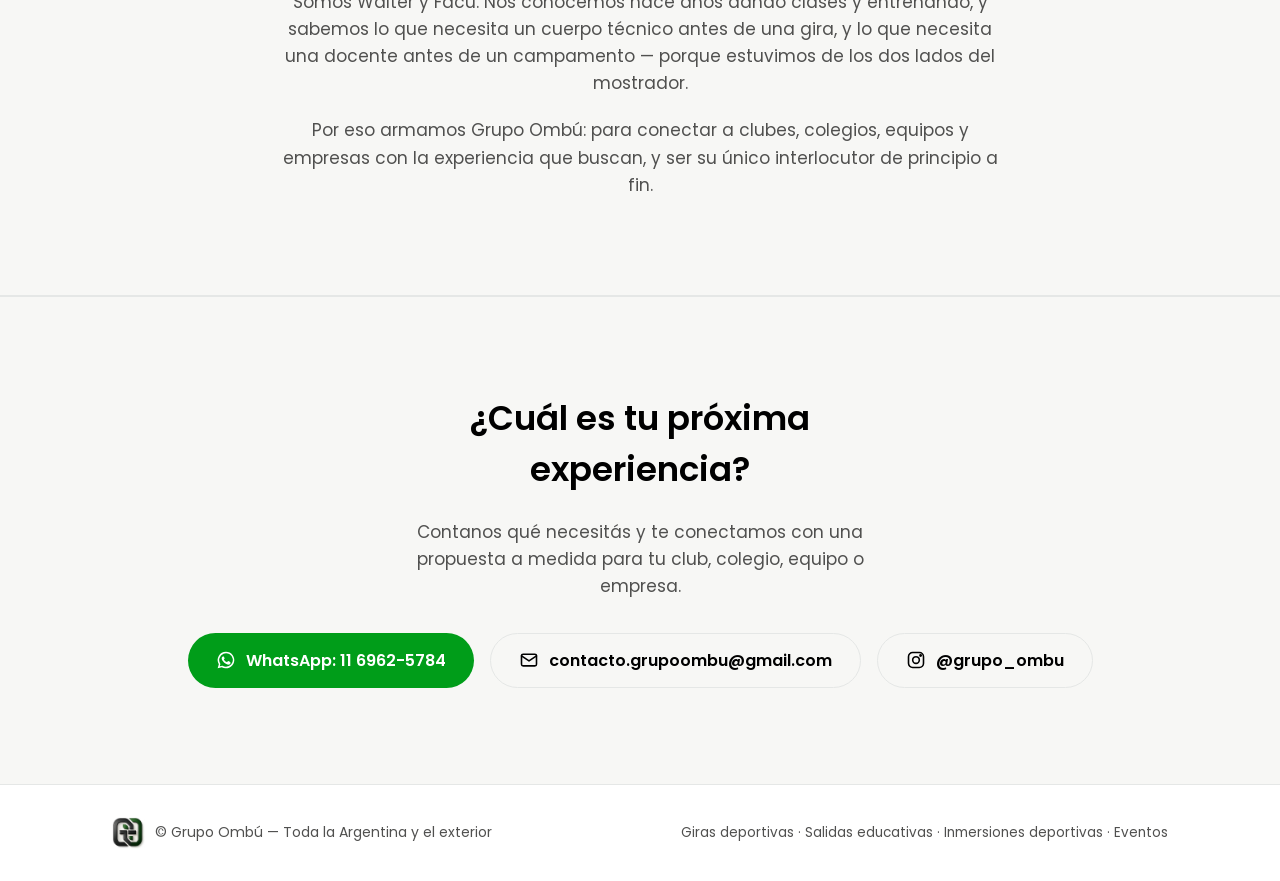
==== commit c8b30e7a: "Cambiar "Cuatro propuestas" por "Nuestras propuestas" Co-Authored-By: Claude Opus 5.5 <noreply@anthr" ====
--- a/index.html
+++ b/index.html
@@ -107,7 +107,7 @@
   <div class="container" style="display: flex; flex-direction: column; gap: 48px;">
     <div style="display: flex; flex-direction: column; gap: 16px; max-width: 680px;">
       <span class="eyebrow">Qué ofrecemos</span>
-      <h2 style="font-size: 34px;">Cuatro propuestas, un solo contacto</h2>
+      <h2 style="font-size: 34px;">Nuestras propuestas, un solo contacto</h2>
     </div>
     <div style="display: grid; grid-template-columns: repeat(2, minmax(0, 1fr)); gap: 28px;">
 
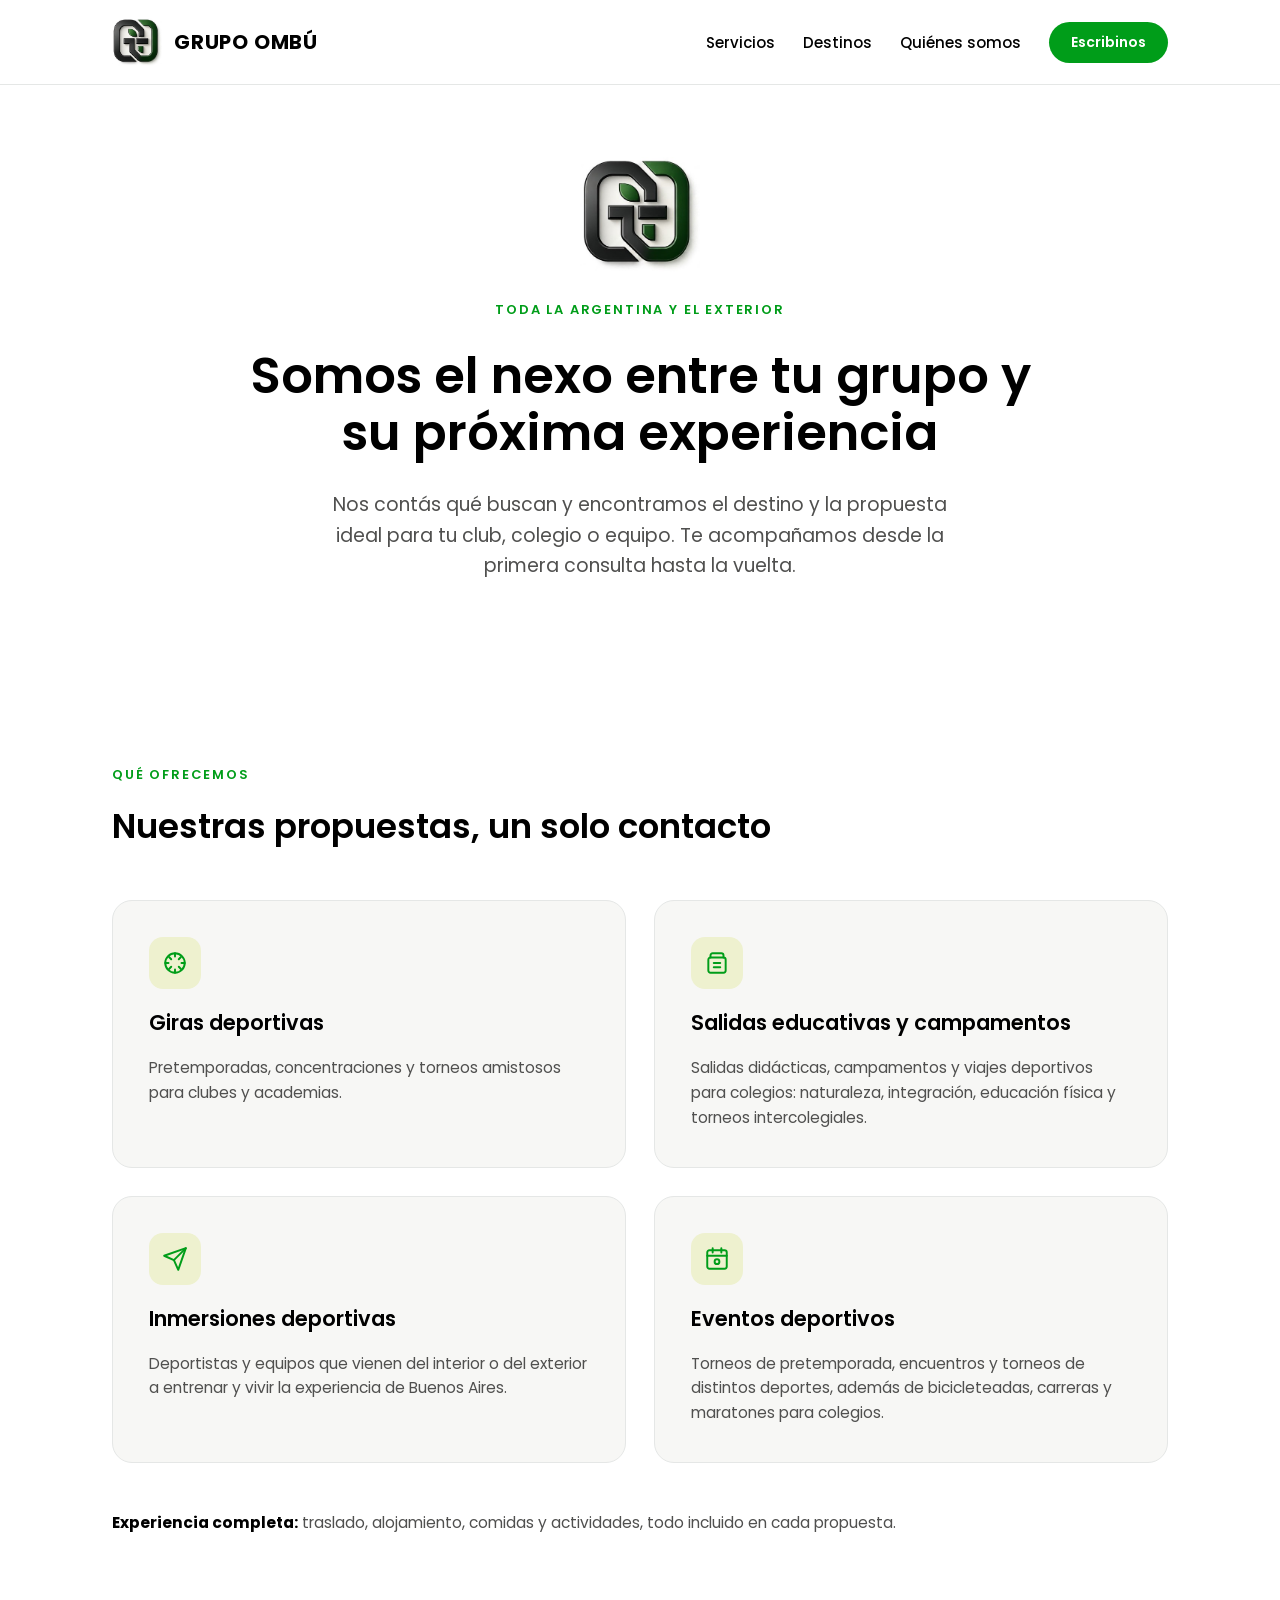
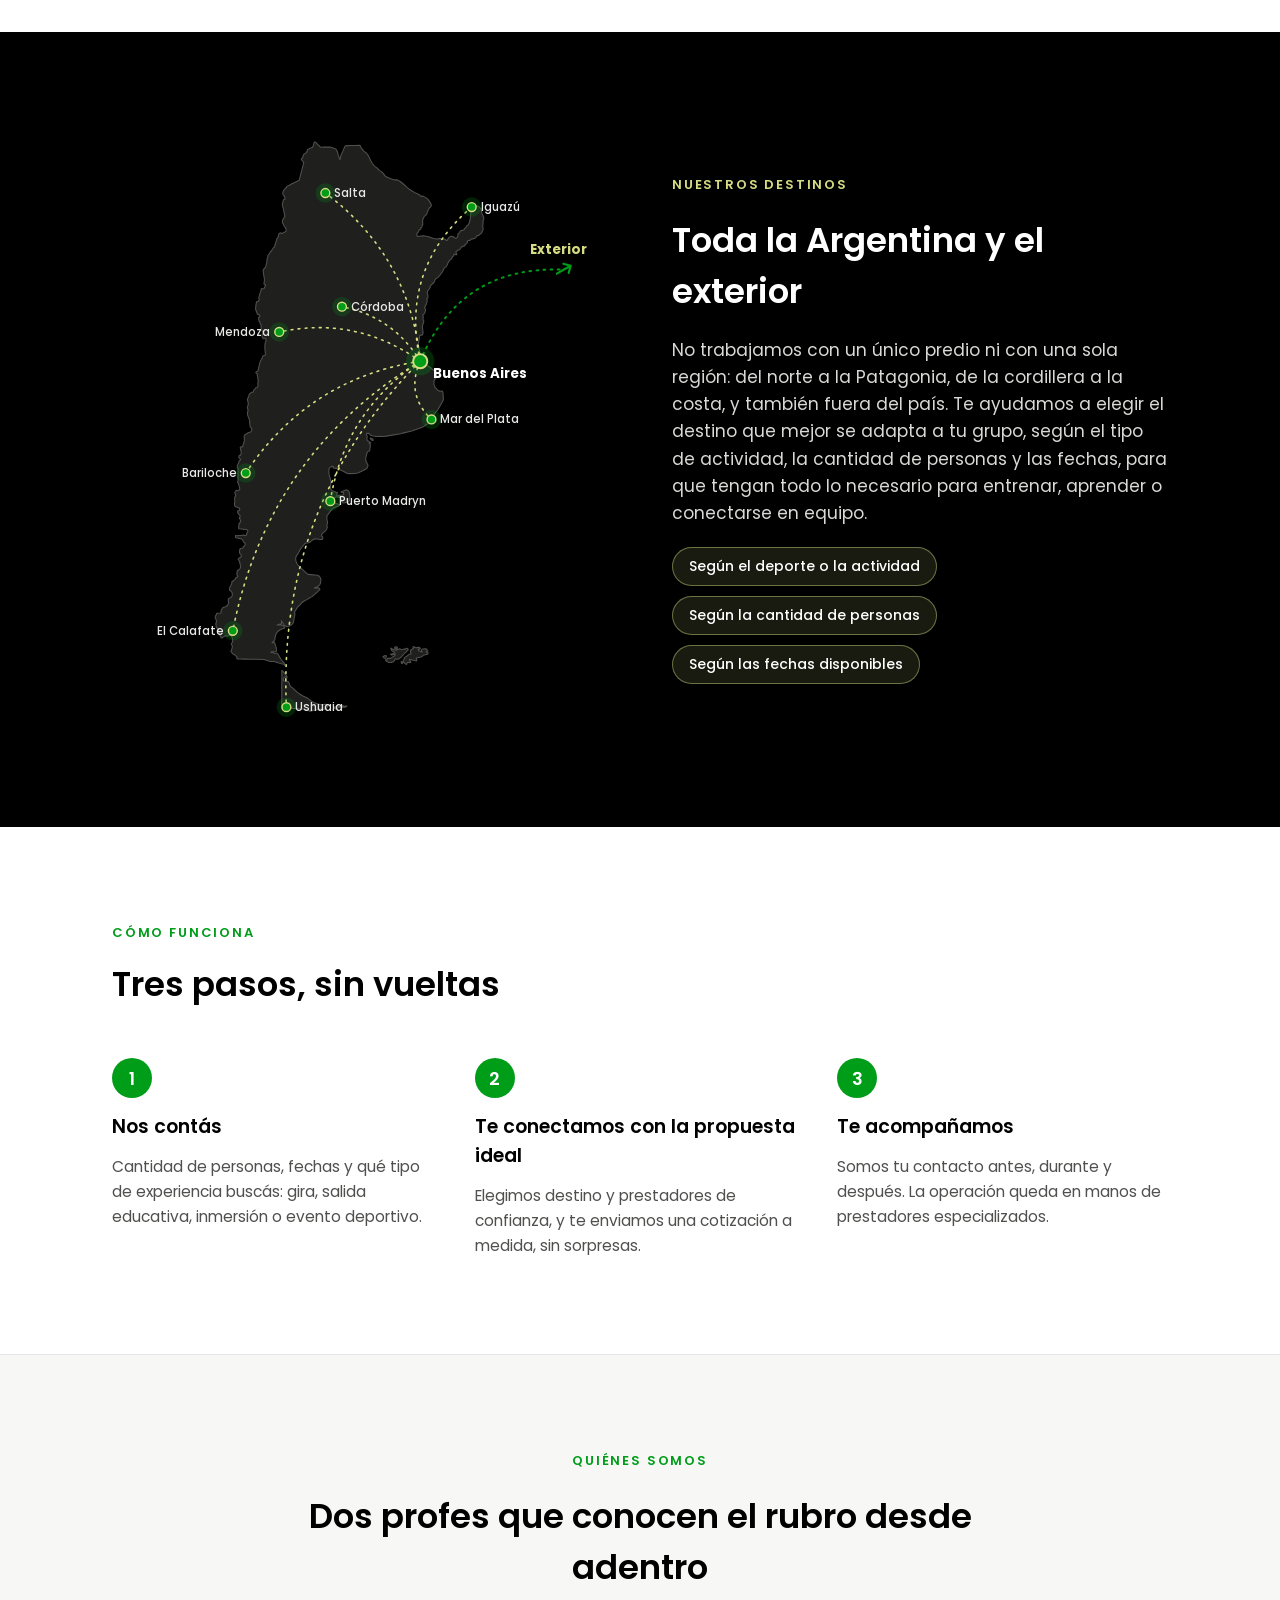
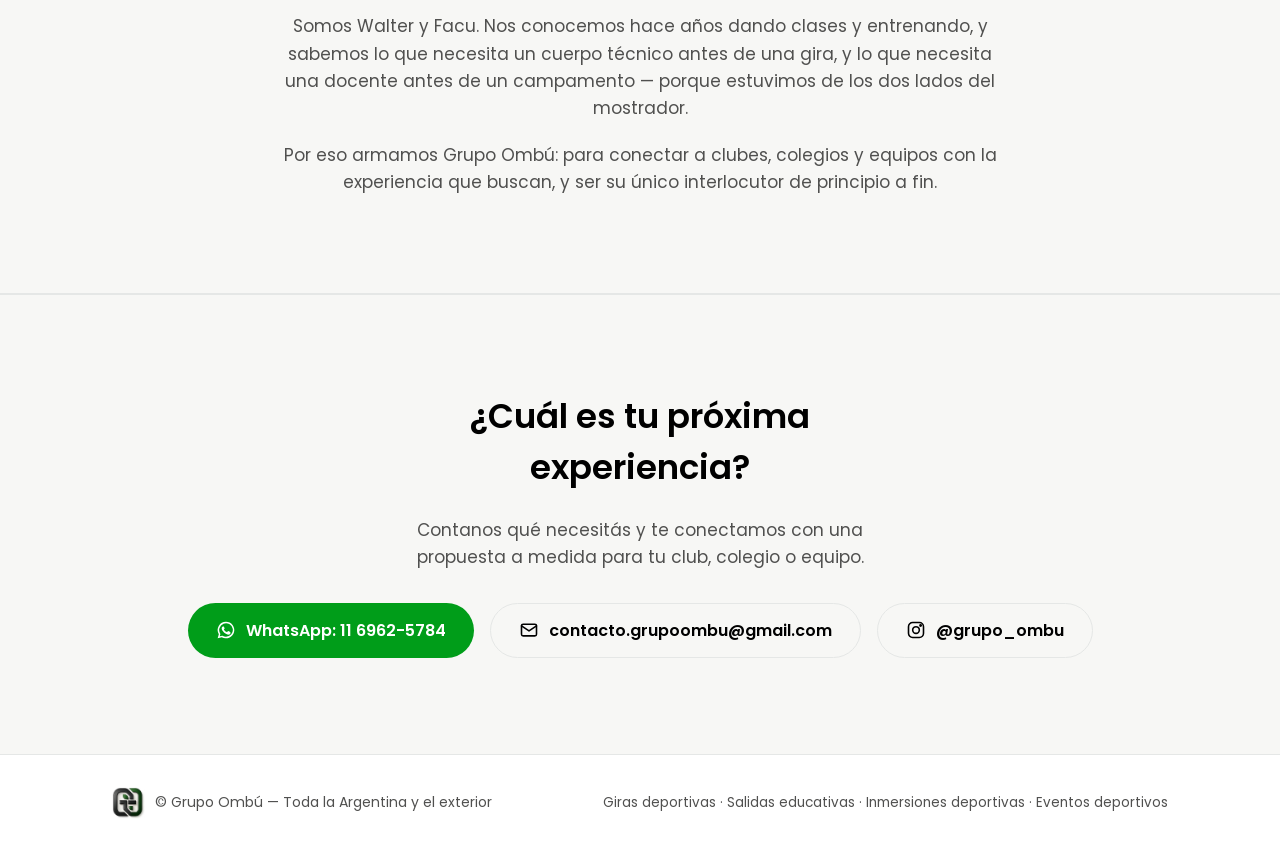
==== commit b25a070c: "Foco 100% deportivo: quitar lo corporativo Eventos pasa a Eventos deportivos (torneos) y se amplían " ====
--- a/index.html
+++ b/index.html
@@ -4,7 +4,7 @@
 <meta charset="utf-8">
 <meta name="viewport" content="width=device-width, initial-scale=1">
 <title>Grupo Ombú — El nexo entre tu grupo y su próxima experiencia</title>
-<meta name="description" content="Grupo Ombú conecta clubes, colegios, equipos y empresas con la experiencia ideal: giras deportivas, salidas educativas, inmersiones deportivas y eventos en toda la Argentina y el exterior.">
+<meta name="description" content="Grupo Ombú conecta clubes, colegios y equipos con la experiencia ideal: giras deportivas, salidas educativas, inmersiones deportivas y eventos deportivos en toda la Argentina y el exterior.">
 
   <link rel="stylesheet" href="https://fonts.googleapis.com/css2?family=Poppins:wght@400;500;600;700&display=swap">
   <style>
@@ -98,7 +98,7 @@
     <img src="[data-uri]" alt="Grupo Ombú" style="width: 120px; height: auto;">
     <span class="eyebrow">Toda la Argentina y el exterior</span>
     <h1 style="font-size: 50px; line-height: 1.14; max-width: 820px;">Somos el nexo entre tu grupo y su próxima experiencia</h1>
-    <p style="font-size: 19px; color: var(--muted); max-width: 640px;">Nos contás qué buscan y encontramos el destino y la propuesta ideal para tu club, colegio, equipo o empresa. Te acompañamos desde la primera consulta hasta la vuelta.</p>
+    <p style="font-size: 19px; color: var(--muted); max-width: 640px;">Nos contás qué buscan y encontramos el destino y la propuesta ideal para tu club, colegio o equipo. Te acompañamos desde la primera consulta hasta la vuelta.</p>
   </div>
 </section>
 
@@ -124,7 +124,7 @@
           <svg width="26" height="26" viewBox="0 0 24 24" fill="none" stroke="currentColor" stroke-width="1.8" stroke-linecap="round" stroke-linejoin="round"><path d="M6 7V5a2 2 0 0 1 2-2h8a2 2 0 0 1 2 2v2"/><rect x="4" y="7" width="16" height="14" rx="2"/><path d="M9 12h6M9 16h6"/></svg>
         </div>
         <h3 style="font-size: 21px;">Salidas educativas y campamentos</h3>
-        <p style="color: var(--muted); font-size: 15.5px;">Salidas didácticas de un día y campamentos con pernocte para colegios.</p>
+        <p style="color: var(--muted); font-size: 15.5px;">Salidas didácticas, campamentos y viajes deportivos para colegios: naturaleza, integración, educación física y torneos intercolegiales.</p>
       </div>
 
       <div class="card">
@@ -139,8 +139,8 @@
         <div class="icon-badge">
           <svg width="26" height="26" viewBox="0 0 24 24" fill="none" stroke="currentColor" stroke-width="1.8" stroke-linecap="round" stroke-linejoin="round"><rect x="3" y="4" width="18" height="17" rx="2"/><path d="M3 9h18M8 2v4M16 2v4"/><circle cx="12" cy="14.5" r="2.2"/></svg>
         </div>
-        <h3 style="font-size: 21px;">Eventos</h3>
-        <p style="color: var(--muted); font-size: 15.5px;">Team building y días de campo para empresas y familias, además de bicicleteadas, carreras y maratones para colegios.</p>
+        <h3 style="font-size: 21px;">Eventos deportivos</h3>
+        <p style="color: var(--muted); font-size: 15.5px;">Torneos de pretemporada, encuentros y torneos de distintos deportes, además de bicicleteadas, carreras y maratones para colegios.</p>
       </div>
 
     </div>
@@ -186,7 +186,7 @@
       <div style="display: flex; flex-direction: column; gap: 14px;">
         <div class="step-num">1</div>
         <h3 style="font-size: 19px;">Nos contás</h3>
-        <p style="color: var(--muted); font-size: 15.5px;">Cantidad de personas, fechas y qué tipo de experiencia buscás: gira, salida educativa, inmersión o evento.</p>
+        <p style="color: var(--muted); font-size: 15.5px;">Cantidad de personas, fechas y qué tipo de experiencia buscás: gira, salida educativa, inmersión o evento deportivo.</p>
       </div>
       <div style="display: flex; flex-direction: column; gap: 14px;">
         <div class="step-num">2</div>
@@ -209,7 +209,7 @@
       <span class="eyebrow">Quiénes somos</span>
       <h2 style="font-size: 34px;">Dos profes que conocen el rubro desde adentro</h2>
       <p style="font-size: 17px; color: var(--muted);">Somos Walter y Facu. Nos conocemos hace años dando clases y entrenando, y sabemos lo que necesita un cuerpo técnico antes de una gira, y lo que necesita una docente antes de un campamento — porque estuvimos de los dos lados del mostrador.</p>
-      <p style="font-size: 17px; color: var(--muted);">Por eso armamos Grupo Ombú: para conectar a clubes, colegios, equipos y empresas con la experiencia que buscan, y ser su único interlocutor de principio a fin.</p>
+      <p style="font-size: 17px; color: var(--muted);">Por eso armamos Grupo Ombú: para conectar a clubes, colegios y equipos con la experiencia que buscan, y ser su único interlocutor de principio a fin.</p>
     </div>
   </div>
 </section>
@@ -218,7 +218,7 @@
 <section id="contacto" style="background: var(--bg-soft); border-top: 1px solid var(--line);">
   <div class="container" style="display: flex; flex-direction: column; align-items: center; text-align: center; gap: 24px;">
     <h2 style="font-size: 34px; max-width: 560px;">¿Cuál es tu próxima experiencia?</h2>
-    <p style="font-size: 17px; color: var(--muted); max-width: 520px;">Contanos qué necesitás y te conectamos con una propuesta a medida para tu club, colegio, equipo o empresa.</p>
+    <p style="font-size: 17px; color: var(--muted); max-width: 520px;">Contanos qué necesitás y te conectamos con una propuesta a medida para tu club, colegio o equipo.</p>
     <div style="display: flex; gap: 16px; flex-wrap: wrap; justify-content: center; margin-top: 8px;">
       <a href="https://wa.me/5491169625784" class="btn btn-primary"><svg width="20" height="20" viewBox="0 0 24 24" fill="currentColor" aria-hidden="true"><path d="M12 2a10 10 0 0 0-8.6 15.1L2 22l5-1.3A10 10 0 1 0 12 2zm0 18.2a8.2 8.2 0 0 1-4.2-1.2l-.3-.2-3 .8.8-2.9-.2-.3A8.2 8.2 0 1 1 12 20.2zm4.5-6.1c-.2-.1-1.5-.7-1.7-.8-.2-.1-.4-.1-.6.1l-.8 1c-.1.2-.3.2-.5.1a6.7 6.7 0 0 1-3.3-2.9c-.2-.4.2-.4.7-1.3.1-.2 0-.3 0-.4l-.8-1.8c-.2-.5-.4-.4-.6-.4h-.5a1 1 0 0 0-.7.3 3 3 0 0 0-.9 2.2 5.2 5.2 0 0 0 1.1 2.7 11.8 11.8 0 0 0 4.5 4c1.7.7 2.3.8 3.2.6.5-.1 1.5-.6 1.7-1.2.2-.6.2-1.1.2-1.2-.1-.1-.3-.2-.5-.3z"/></svg>WhatsApp: 11 6962-5784</a>
       <a href="mailto:contacto.grupoombu@gmail.com" class="btn btn-ghost"><svg width="20" height="20" viewBox="0 0 24 24" fill="none" stroke="currentColor" stroke-width="1.9" stroke-linecap="round" stroke-linejoin="round" aria-hidden="true"><rect x="3" y="5" width="18" height="14" rx="2"/><path d="m3 7 9 6 9-6"/></svg>contacto.grupoombu@gmail.com</a>
@@ -234,7 +234,7 @@
       <img src="[data-uri]" alt="Grupo Ombú" style="height: 32px; width: auto;">
       <span style="font-size: 14px; color: var(--muted);">© Grupo Ombú — Toda la Argentina y el exterior</span>
     </div>
-    <span style="font-size: 13.5px; color: var(--muted);">Giras deportivas · Salidas educativas · Inmersiones deportivas · Eventos</span>
+    <span style="font-size: 13.5px; color: var(--muted);">Giras deportivas · Salidas educativas · Inmersiones deportivas · Eventos deportivos</span>
   </div>
 </div>
 
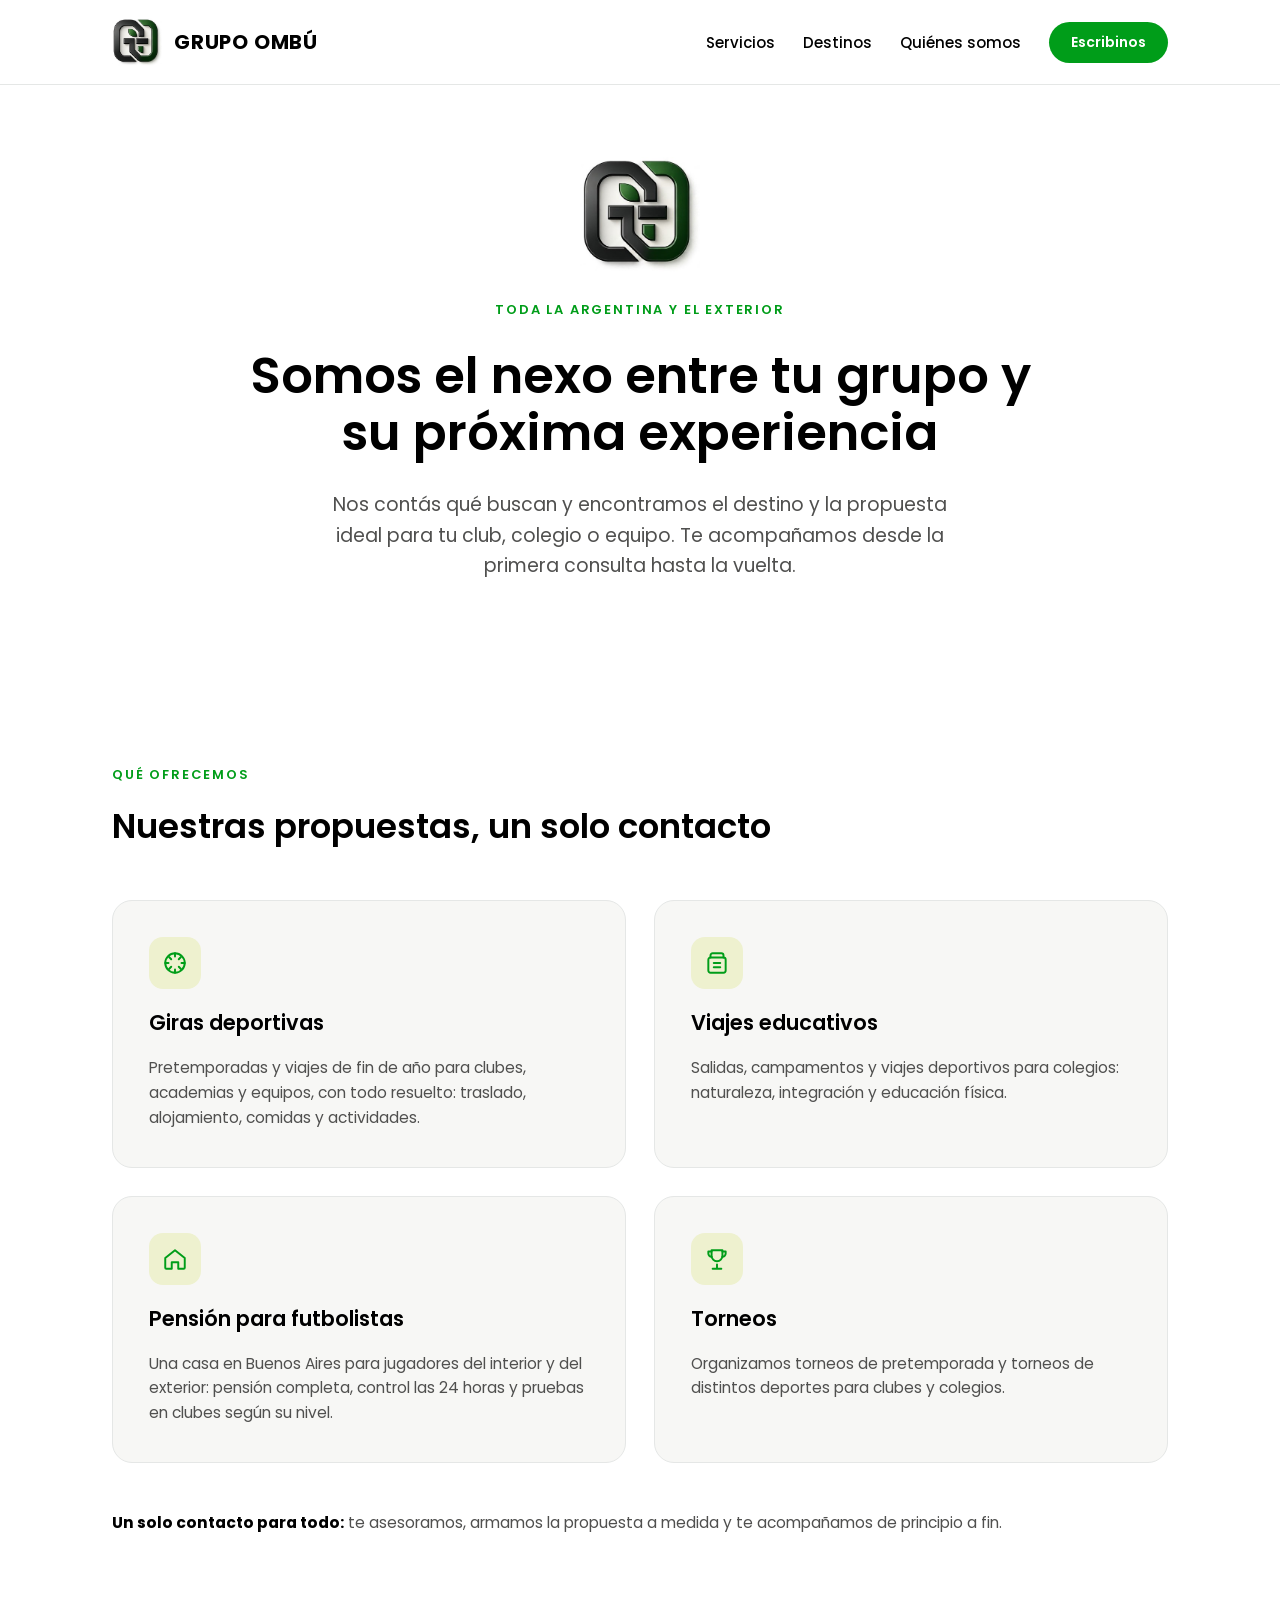
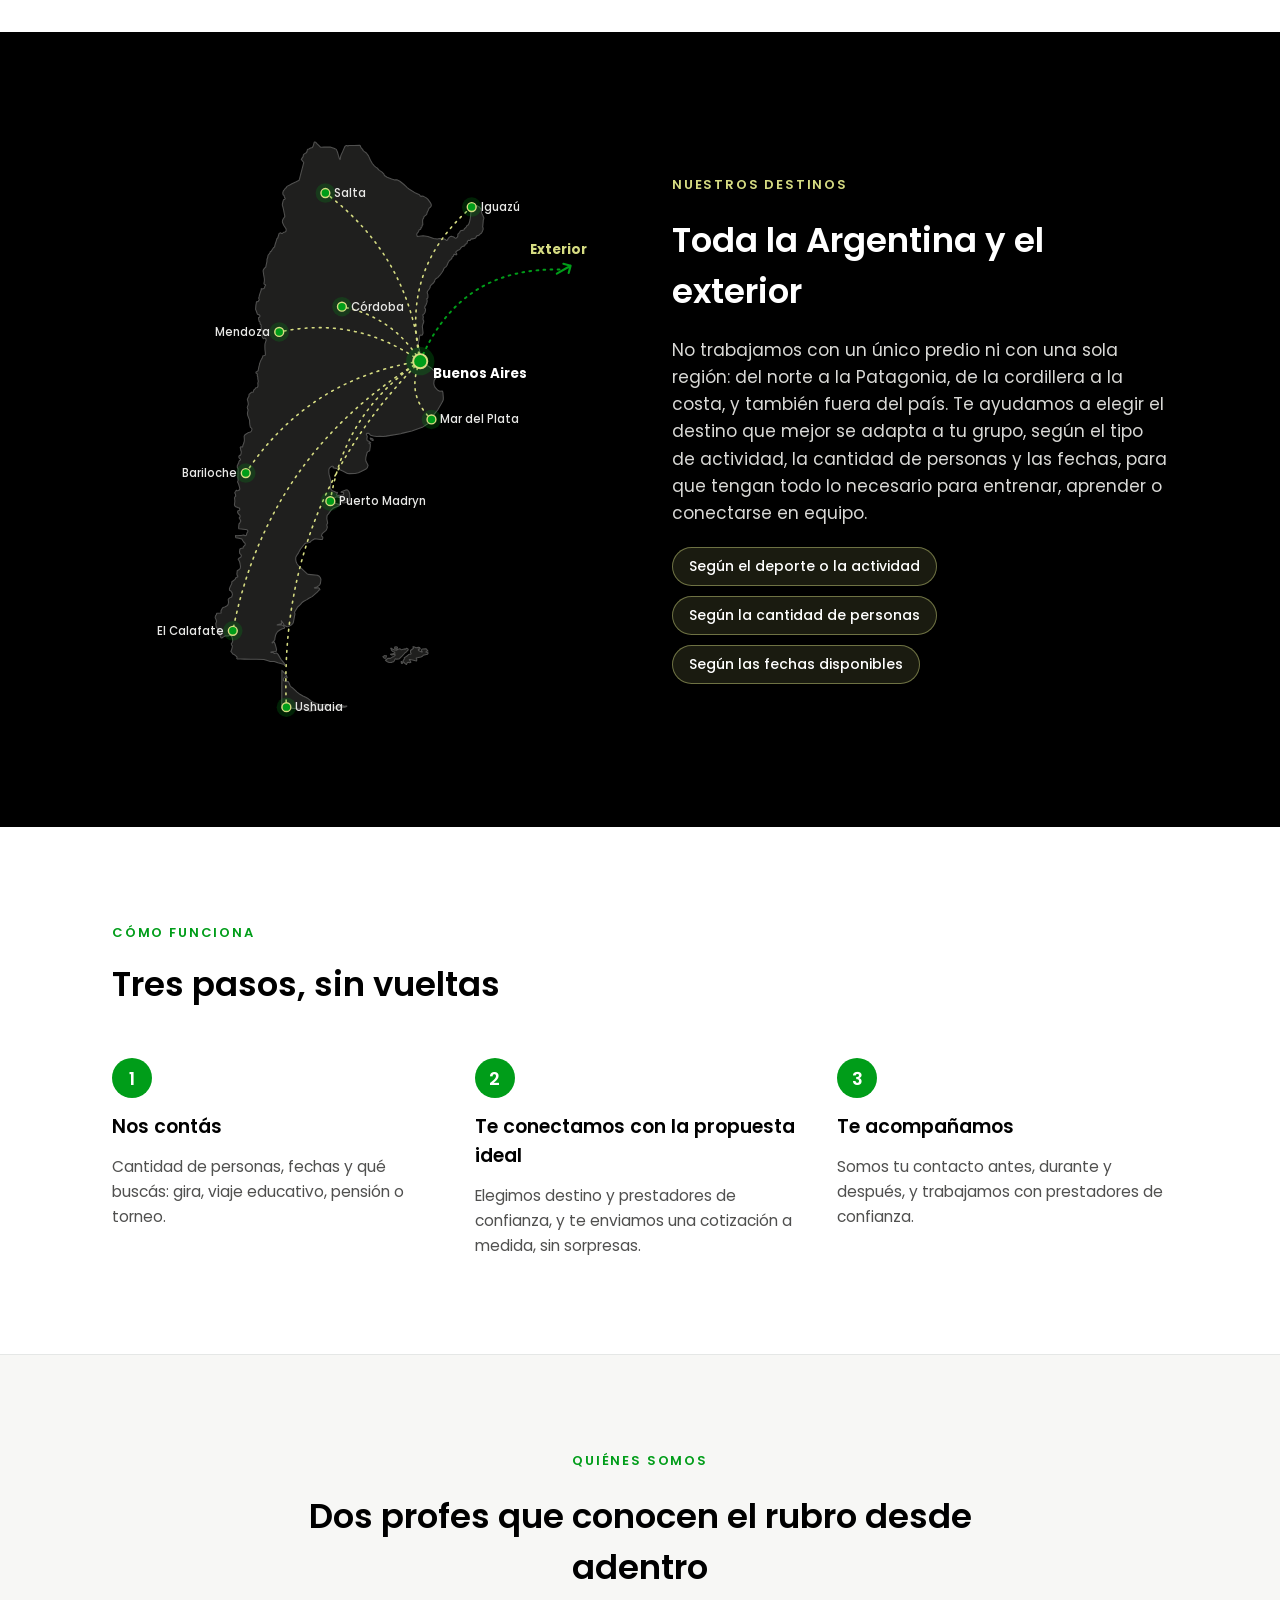
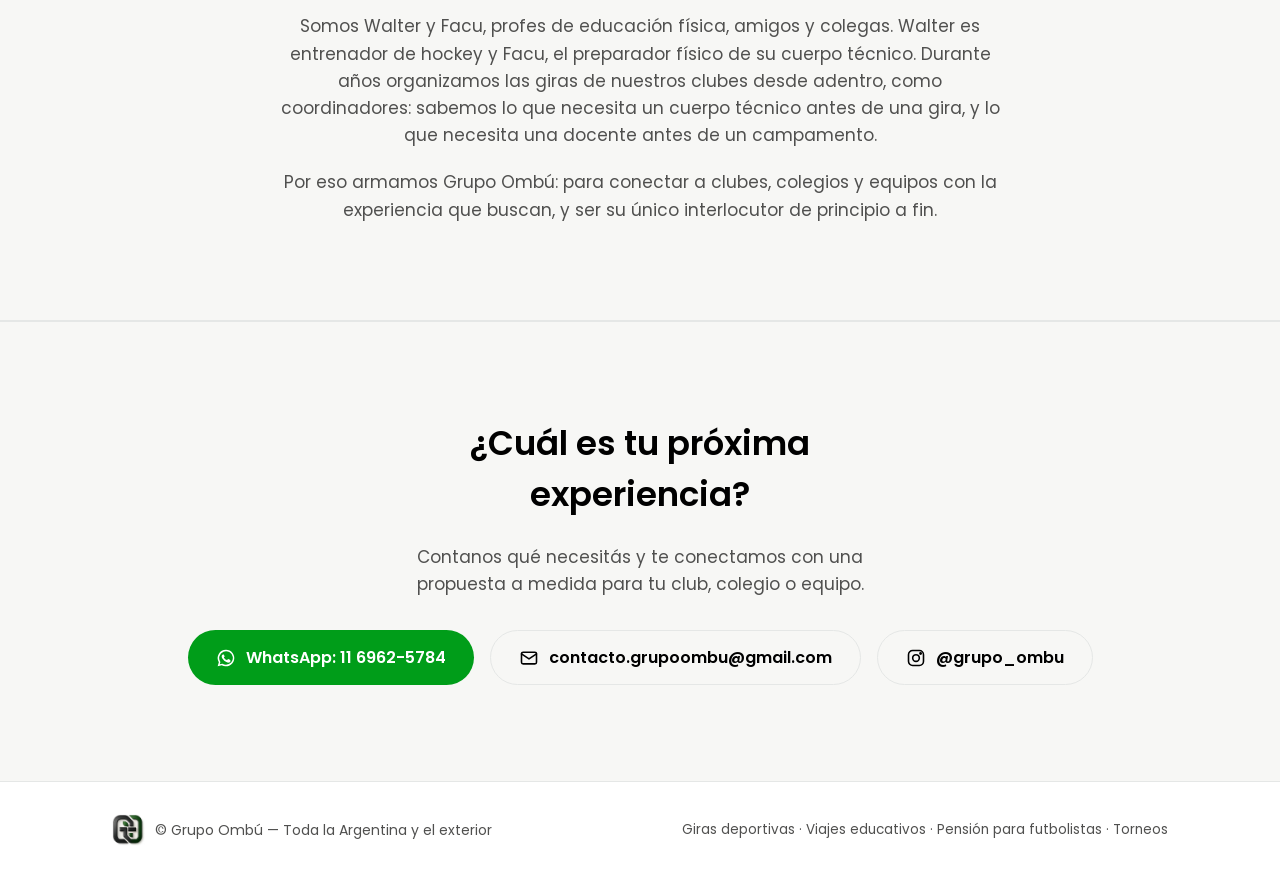
==== commit 13359fc5: "Web alineada con los 4 frentes de Grupo Ombú Giras deportivas, viajes educativos, pensión para futbo" ====
--- a/index.html
+++ b/index.html
@@ -4,7 +4,7 @@
 <meta charset="utf-8">
 <meta name="viewport" content="width=device-width, initial-scale=1">
 <title>Grupo Ombú — El nexo entre tu grupo y su próxima experiencia</title>
-<meta name="description" content="Grupo Ombú conecta clubes, colegios y equipos con la experiencia ideal: giras deportivas, salidas educativas, inmersiones deportivas y eventos deportivos en toda la Argentina y el exterior.">
+<meta name="description" content="Grupo Ombú conecta clubes, colegios y equipos con su próxima experiencia: giras deportivas, viajes educativos, pensión para futbolistas y torneos, en toda la Argentina y el exterior.">
 
   <link rel="stylesheet" href="https://fonts.googleapis.com/css2?family=Poppins:wght@400;500;600;700&display=swap">
   <style>
@@ -116,35 +116,35 @@
           <svg width="26" height="26" viewBox="0 0 24 24" fill="none" stroke="currentColor" stroke-width="1.8" stroke-linecap="round" stroke-linejoin="round"><circle cx="12" cy="12" r="9"/><path d="M12 3v3M12 18v3M3 12h3M18 12h3M6.5 6.5l2 2M15.5 15.5l2 2M6.5 17.5l2-2M15.5 8.5l2-2"/></svg>
         </div>
         <h3 style="font-size: 21px;">Giras deportivas</h3>
-        <p style="color: var(--muted); font-size: 15.5px;">Pretemporadas, concentraciones y torneos amistosos para clubes y academias.</p>
+        <p style="color: var(--muted); font-size: 15.5px;">Pretemporadas y viajes de fin de año para clubes, academias y equipos, con todo resuelto: traslado, alojamiento, comidas y actividades.</p>
       </div>
 
       <div class="card">
         <div class="icon-badge">
           <svg width="26" height="26" viewBox="0 0 24 24" fill="none" stroke="currentColor" stroke-width="1.8" stroke-linecap="round" stroke-linejoin="round"><path d="M6 7V5a2 2 0 0 1 2-2h8a2 2 0 0 1 2 2v2"/><rect x="4" y="7" width="16" height="14" rx="2"/><path d="M9 12h6M9 16h6"/></svg>
         </div>
-        <h3 style="font-size: 21px;">Salidas educativas y campamentos</h3>
-        <p style="color: var(--muted); font-size: 15.5px;">Salidas didácticas, campamentos y viajes deportivos para colegios: naturaleza, integración, educación física y torneos intercolegiales.</p>
-      </div>
-
-      <div class="card">
-        <div class="icon-badge">
-          <svg width="26" height="26" viewBox="0 0 24 24" fill="none" stroke="currentColor" stroke-width="1.8" stroke-linecap="round" stroke-linejoin="round"><line x1="22" y1="2" x2="11" y2="13"/><polygon points="22 2 15 22 11 13 2 9 22 2"/></svg>
-        </div>
-        <h3 style="font-size: 21px;">Inmersiones deportivas</h3>
-        <p style="color: var(--muted); font-size: 15.5px;">Deportistas y equipos que vienen del interior o del exterior a entrenar y vivir la experiencia de Buenos Aires.</p>
-      </div>
-
-      <div class="card">
-        <div class="icon-badge">
-          <svg width="26" height="26" viewBox="0 0 24 24" fill="none" stroke="currentColor" stroke-width="1.8" stroke-linecap="round" stroke-linejoin="round"><rect x="3" y="4" width="18" height="17" rx="2"/><path d="M3 9h18M8 2v4M16 2v4"/><circle cx="12" cy="14.5" r="2.2"/></svg>
-        </div>
-        <h3 style="font-size: 21px;">Eventos deportivos</h3>
-        <p style="color: var(--muted); font-size: 15.5px;">Torneos de pretemporada, encuentros y torneos de distintos deportes, además de bicicleteadas, carreras y maratones para colegios.</p>
-      </div>
-
-    </div>
-    <p style="color: var(--muted); font-size: 15.5px;"><strong style="color: var(--ink);">Experiencia completa:</strong> traslado, alojamiento, comidas y actividades, todo incluido en cada propuesta.</p>
+        <h3 style="font-size: 21px;">Viajes educativos</h3>
+        <p style="color: var(--muted); font-size: 15.5px;">Salidas, campamentos y viajes deportivos para colegios: naturaleza, integración y educación física.</p>
+      </div>
+
+      <div class="card">
+        <div class="icon-badge">
+          <svg width="26" height="26" viewBox="0 0 24 24" fill="none" stroke="currentColor" stroke-width="1.8" stroke-linecap="round" stroke-linejoin="round"><path d="M3 11l9-7 9 7v9a1 1 0 0 1-1 1h-5v-6H9v6H4a1 1 0 0 1-1-1z"/></svg>
+        </div>
+        <h3 style="font-size: 21px;">Pensión para futbolistas</h3>
+        <p style="color: var(--muted); font-size: 15.5px;">Una casa en Buenos Aires para jugadores del interior y del exterior: pensión completa, control las 24 horas y pruebas en clubes según su nivel.</p>
+      </div>
+
+      <div class="card">
+        <div class="icon-badge">
+          <svg width="26" height="26" viewBox="0 0 24 24" fill="none" stroke="currentColor" stroke-width="1.8" stroke-linecap="round" stroke-linejoin="round"><path d="M8 21h8M12 17v4M7 4h10v5a5 5 0 0 1-10 0z"/><path d="M17 5h3v2a3 3 0 0 1-3 3M7 5H4v2a3 3 0 0 0 3 3"/></svg>
+        </div>
+        <h3 style="font-size: 21px;">Torneos</h3>
+        <p style="color: var(--muted); font-size: 15.5px;">Organizamos torneos de pretemporada y torneos de distintos deportes para clubes y colegios.</p>
+      </div>
+
+    </div>
+    <p style="color: var(--muted); font-size: 15.5px;"><strong style="color: var(--ink);">Un solo contacto para todo:</strong> te asesoramos, armamos la propuesta a medida y te acompañamos de principio a fin.</p>
   </div>
 </section>
 
@@ -186,7 +186,7 @@
       <div style="display: flex; flex-direction: column; gap: 14px;">
         <div class="step-num">1</div>
         <h3 style="font-size: 19px;">Nos contás</h3>
-        <p style="color: var(--muted); font-size: 15.5px;">Cantidad de personas, fechas y qué tipo de experiencia buscás: gira, salida educativa, inmersión o evento deportivo.</p>
+        <p style="color: var(--muted); font-size: 15.5px;">Cantidad de personas, fechas y qué buscás: gira, viaje educativo, pensión o torneo.</p>
       </div>
       <div style="display: flex; flex-direction: column; gap: 14px;">
         <div class="step-num">2</div>
@@ -196,7 +196,7 @@
       <div style="display: flex; flex-direction: column; gap: 14px;">
         <div class="step-num">3</div>
         <h3 style="font-size: 19px;">Te acompañamos</h3>
-        <p style="color: var(--muted); font-size: 15.5px;">Somos tu contacto antes, durante y después. La operación queda en manos de prestadores especializados.</p>
+        <p style="color: var(--muted); font-size: 15.5px;">Somos tu contacto antes, durante y después, y trabajamos con prestadores de confianza.</p>
       </div>
     </div>
   </div>
@@ -208,7 +208,7 @@
     <div style="display: flex; flex-direction: column; gap: 20px; max-width: 720px; text-align: center; align-items: center;">
       <span class="eyebrow">Quiénes somos</span>
       <h2 style="font-size: 34px;">Dos profes que conocen el rubro desde adentro</h2>
-      <p style="font-size: 17px; color: var(--muted);">Somos Walter y Facu. Nos conocemos hace años dando clases y entrenando, y sabemos lo que necesita un cuerpo técnico antes de una gira, y lo que necesita una docente antes de un campamento — porque estuvimos de los dos lados del mostrador.</p>
+      <p style="font-size: 17px; color: var(--muted);">Somos Walter y Facu, profes de educación física, amigos y colegas. Walter es entrenador de hockey y Facu, el preparador físico de su cuerpo técnico. Durante años organizamos las giras de nuestros clubes desde adentro, como coordinadores: sabemos lo que necesita un cuerpo técnico antes de una gira, y lo que necesita una docente antes de un campamento.</p>
       <p style="font-size: 17px; color: var(--muted);">Por eso armamos Grupo Ombú: para conectar a clubes, colegios y equipos con la experiencia que buscan, y ser su único interlocutor de principio a fin.</p>
     </div>
   </div>
@@ -234,7 +234,7 @@
       <img src="[data-uri]" alt="Grupo Ombú" style="height: 32px; width: auto;">
       <span style="font-size: 14px; color: var(--muted);">© Grupo Ombú — Toda la Argentina y el exterior</span>
     </div>
-    <span style="font-size: 13.5px; color: var(--muted);">Giras deportivas · Salidas educativas · Inmersiones deportivas · Eventos deportivos</span>
+    <span style="font-size: 13.5px; color: var(--muted);">Giras deportivas · Viajes educativos · Pensión para futbolistas · Torneos</span>
   </div>
 </div>
 
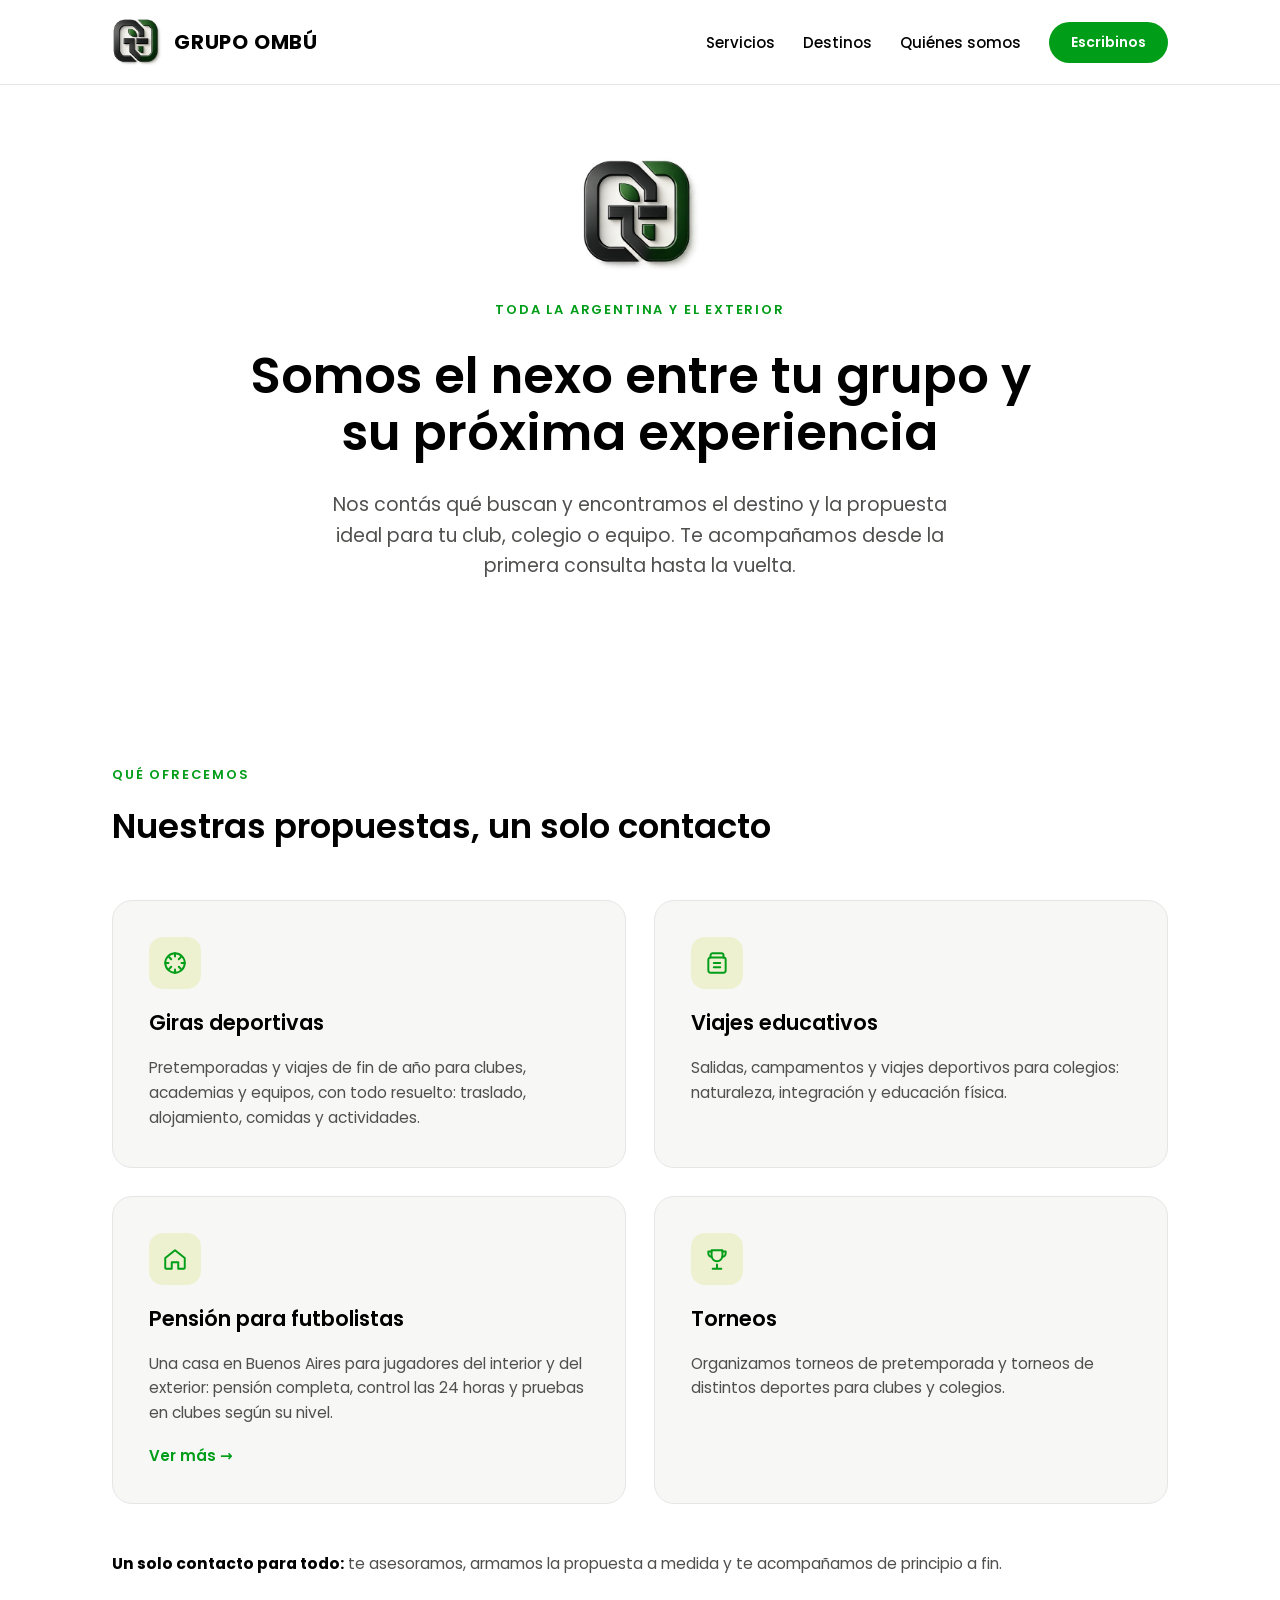
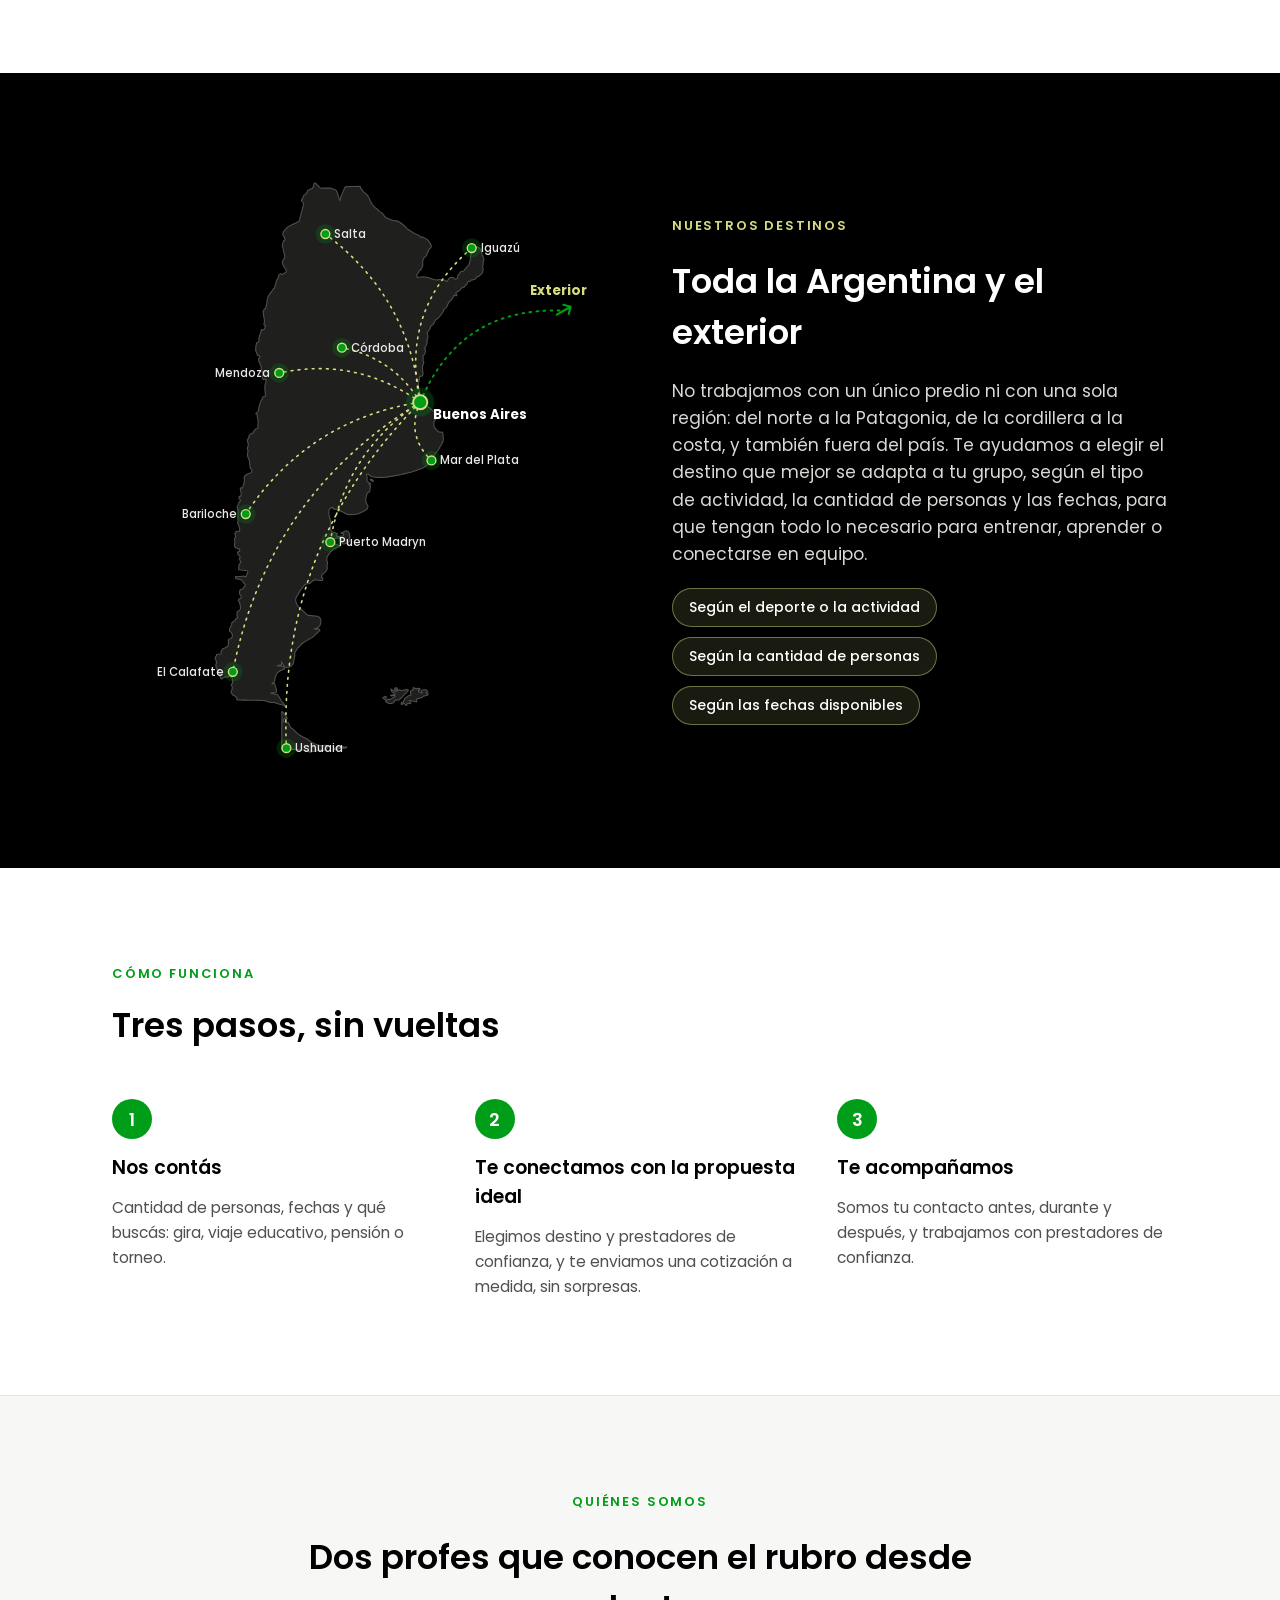
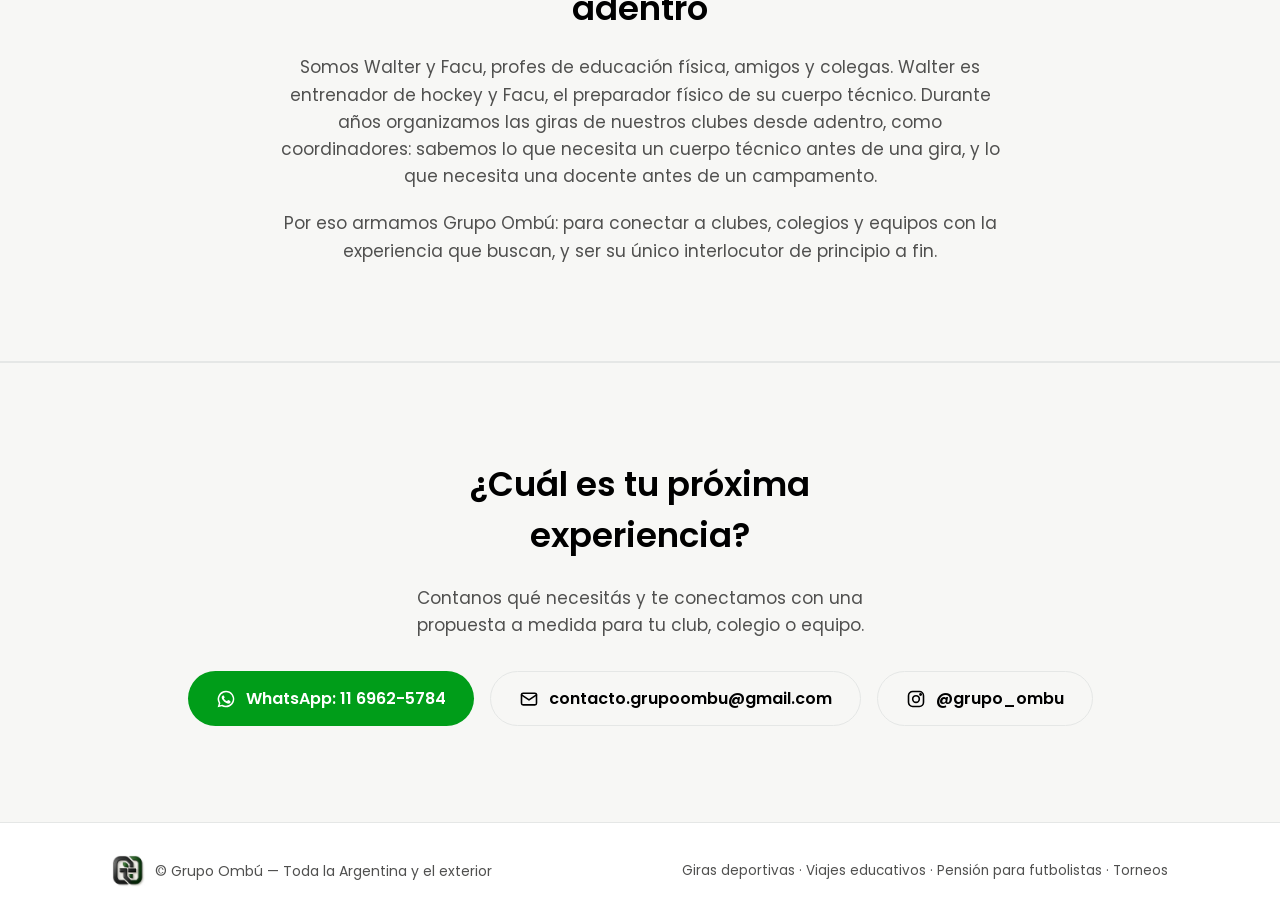
==== commit 8769aa33: "Página de la pensión para futbolistas Página propia con qué incluye, fotos de la casa, para quién, c" ====
--- a/index.html
+++ b/index.html
@@ -52,6 +52,9 @@
       background: var(--bg-soft); border: 1px solid var(--line); border-radius: 20px; padding: 36px;
       display: flex; flex-direction: column; gap: 18px;
     }
+    .card-link { color: var(--ink); transition: border-color .15s, transform .15s, box-shadow .15s; }
+    .card-link:hover { color: var(--ink); border-color: var(--green); transform: translateY(-2px); box-shadow: 0 8px 24px rgba(0,0,0,0.06); }
+    .ver-mas { margin-top: auto; font-weight: 600; font-size: 15px; color: var(--green); }
     .icon-badge {
       width: 52px; height: 52px; border-radius: 14px; background: var(--green-soft);
       display: flex; align-items: center; justify-content: center; color: var(--green);
@@ -127,13 +130,14 @@
         <p style="color: var(--muted); font-size: 15.5px;">Salidas, campamentos y viajes deportivos para colegios: naturaleza, integración y educación física.</p>
       </div>
 
-      <div class="card">
+      <a class="card card-link" href="pension.html">
         <div class="icon-badge">
           <svg width="26" height="26" viewBox="0 0 24 24" fill="none" stroke="currentColor" stroke-width="1.8" stroke-linecap="round" stroke-linejoin="round"><path d="M3 11l9-7 9 7v9a1 1 0 0 1-1 1h-5v-6H9v6H4a1 1 0 0 1-1-1z"/></svg>
         </div>
         <h3 style="font-size: 21px;">Pensión para futbolistas</h3>
         <p style="color: var(--muted); font-size: 15.5px;">Una casa en Buenos Aires para jugadores del interior y del exterior: pensión completa, control las 24 horas y pruebas en clubes según su nivel.</p>
-      </div>
+        <span class="ver-mas">Ver más →</span>
+      </a>
 
       <div class="card">
         <div class="icon-badge">
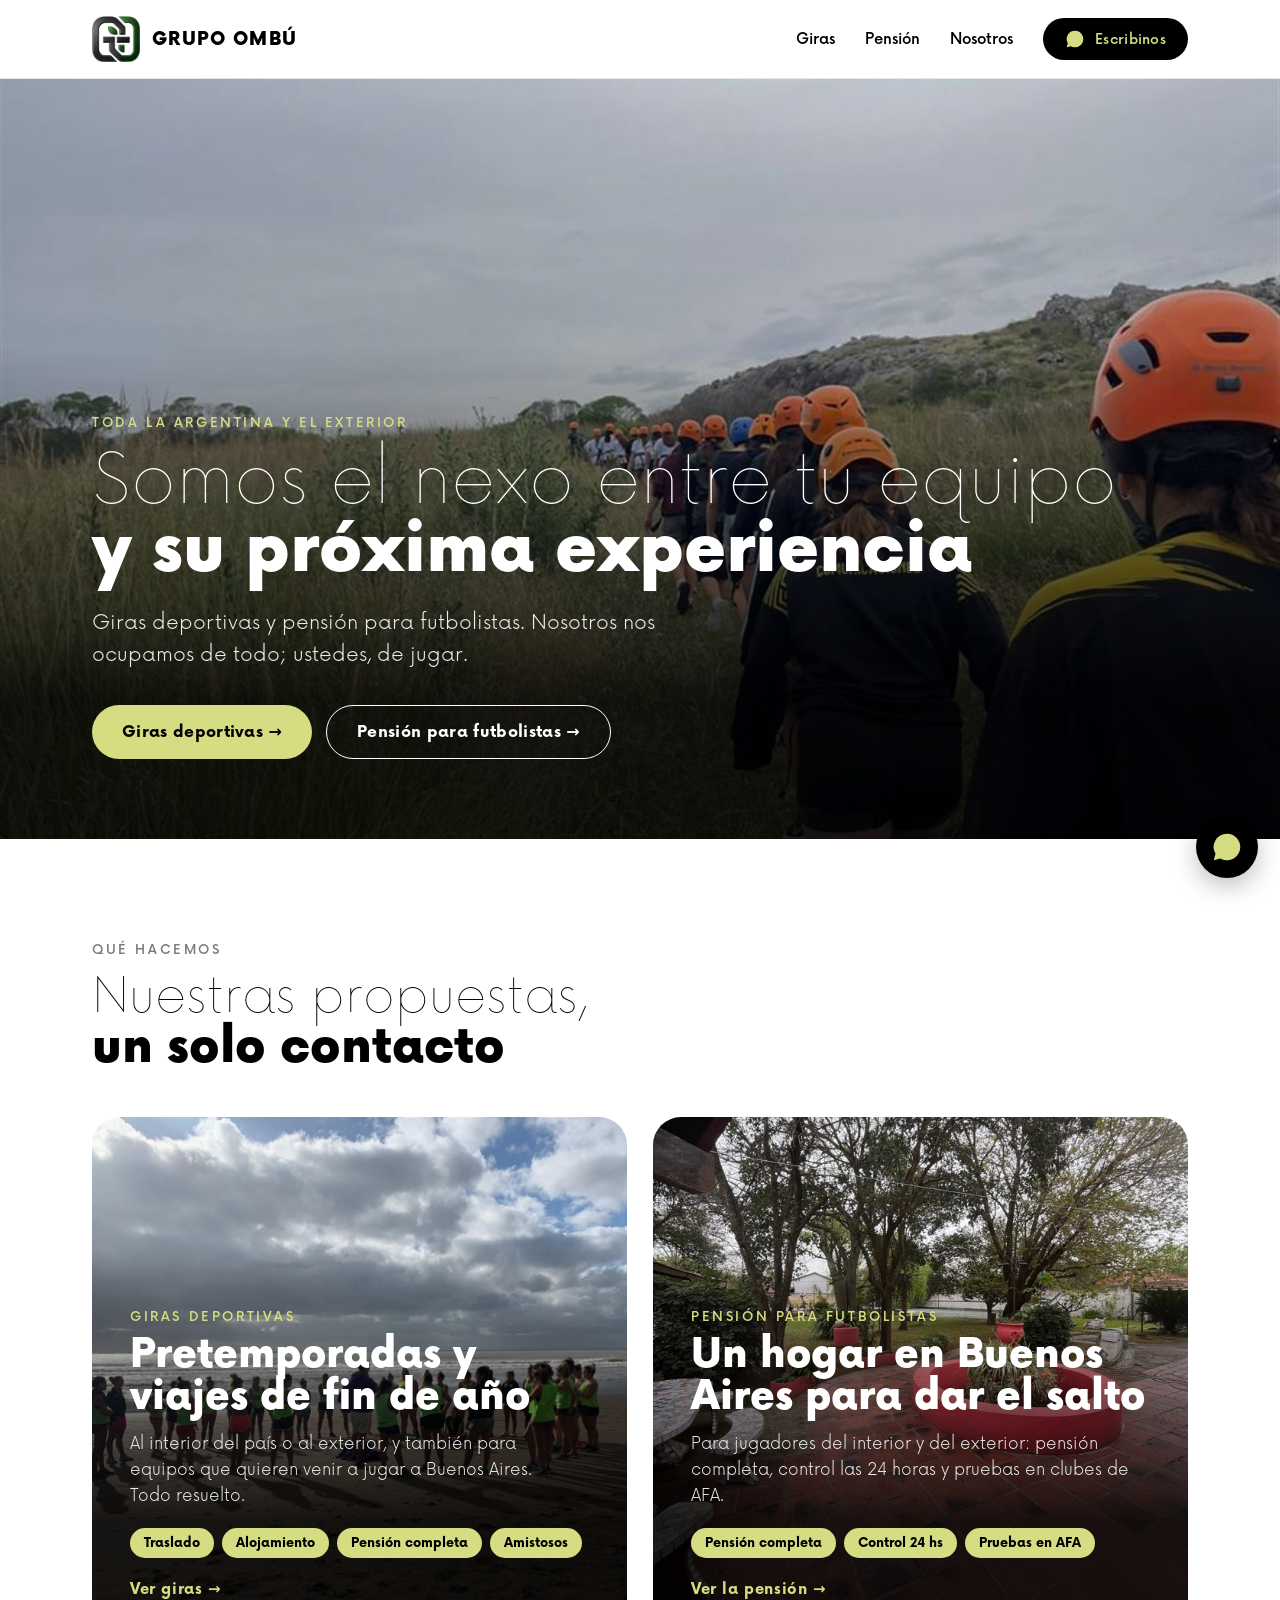
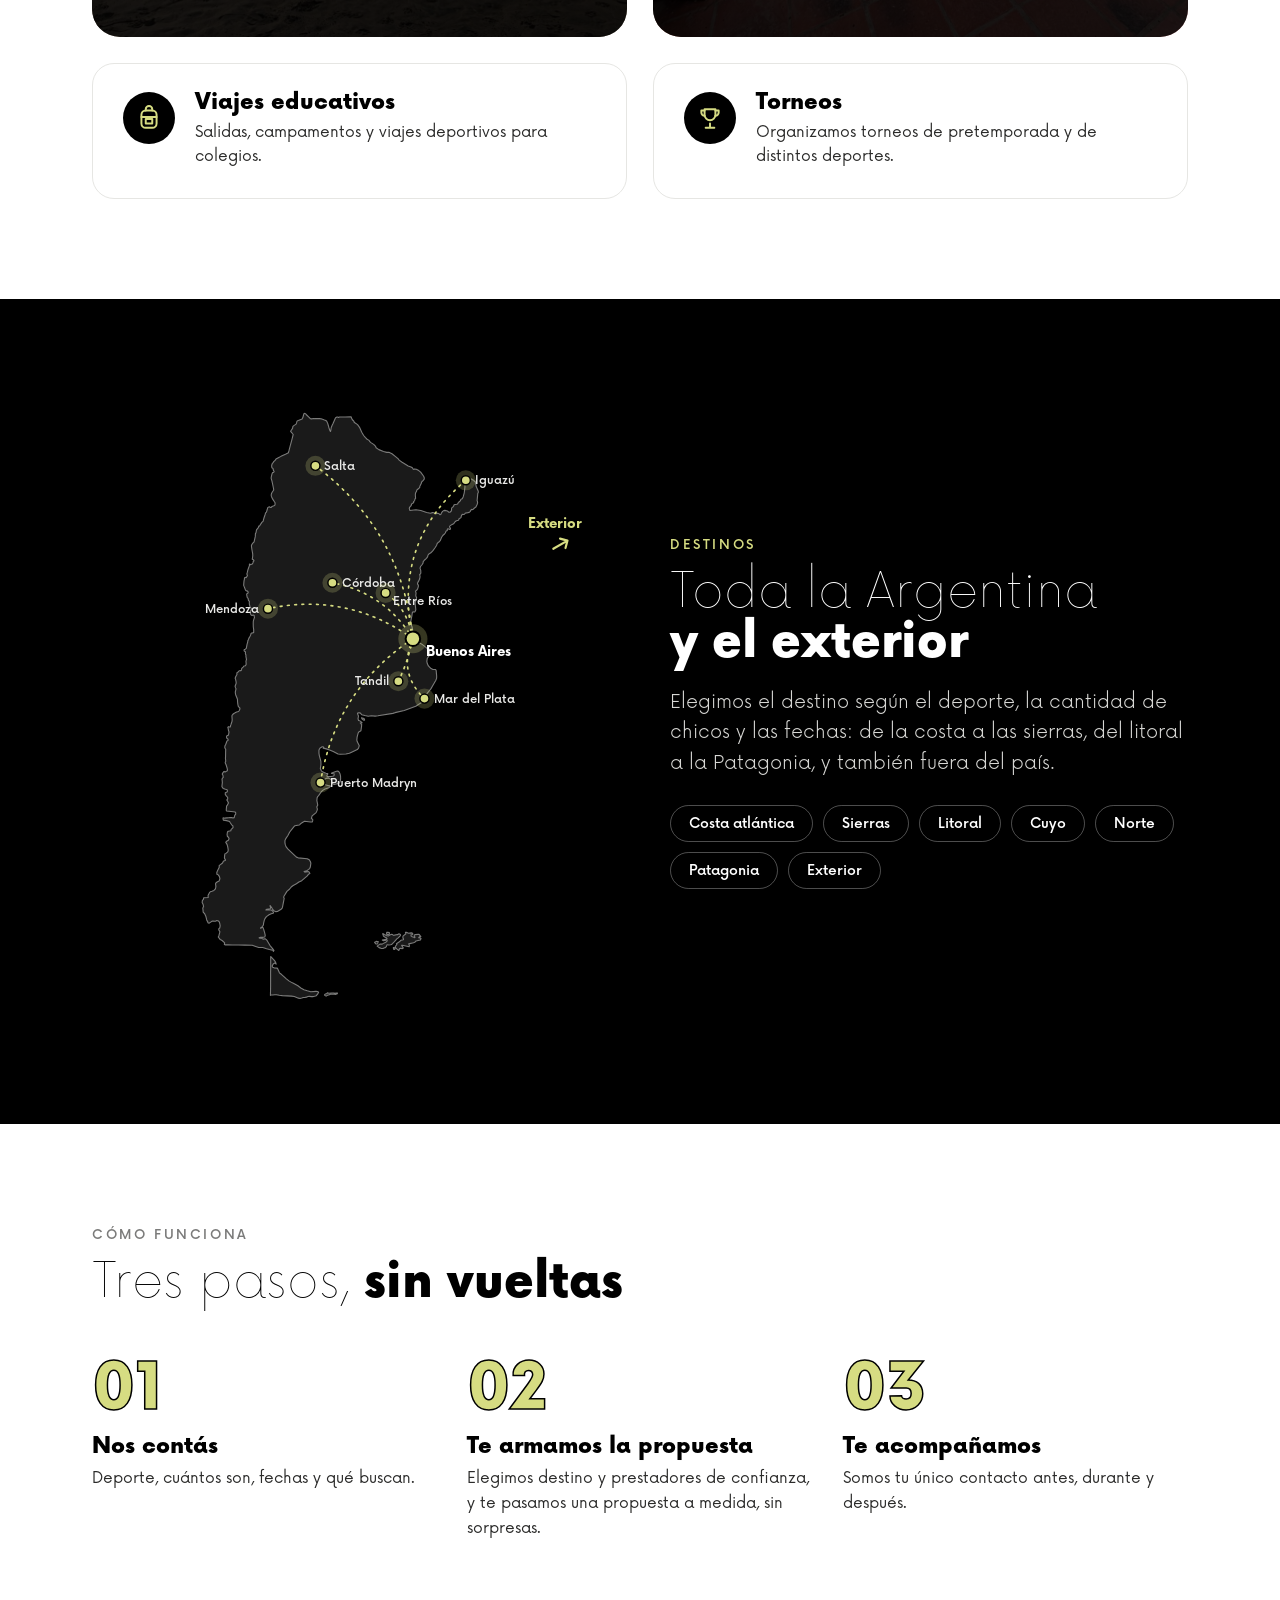
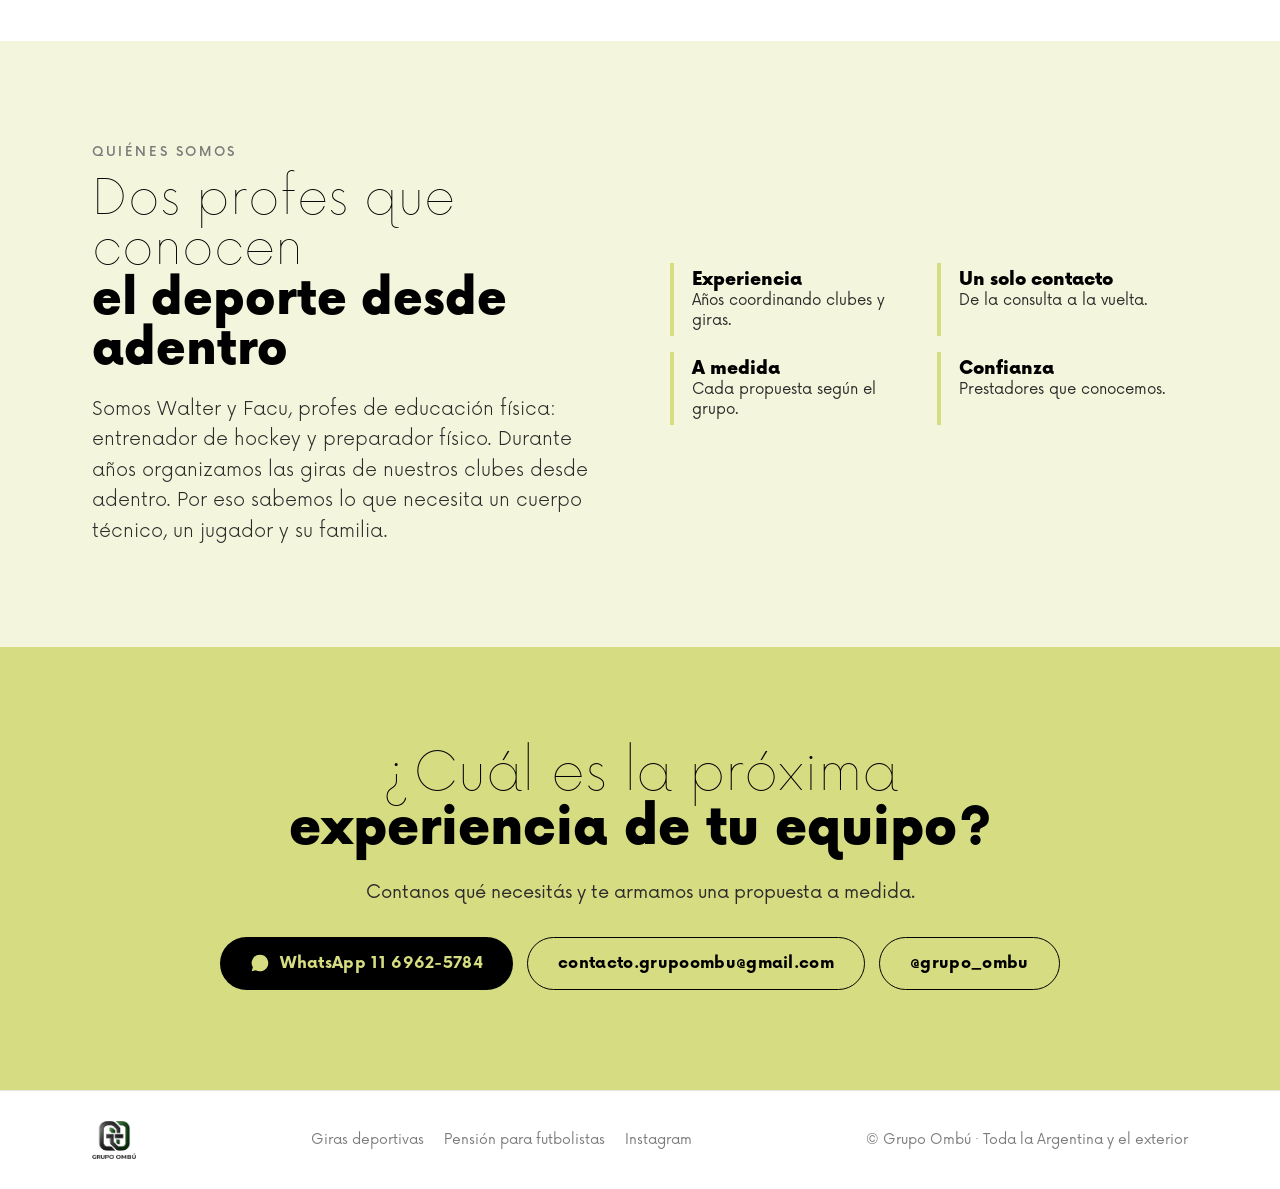
==== commit 9154eba5: "Web renovada: identidad nueva, página de giras y pensión rehecha Letra Now, paleta lima/negro, logos" ====
--- a/index.html
+++ b/index.html
@@ -3,245 +3,169 @@
 <head>
 <meta charset="utf-8">
 <meta name="viewport" content="width=device-width, initial-scale=1">
-<title>Grupo Ombú — El nexo entre tu grupo y su próxima experiencia</title>
-<meta name="description" content="Grupo Ombú conecta clubes, colegios y equipos con su próxima experiencia: giras deportivas, viajes educativos, pensión para futbolistas y torneos, en toda la Argentina y el exterior.">
-
-  <link rel="stylesheet" href="https://fonts.googleapis.com/css2?family=Poppins:wght@400;500;600;700&display=swap">
-  <style>
-    :root {
-      --ink: #000000;
-      --grafito: #50504f;
-      --green: #009d19;
-      --green-dark: #007a13;
-      --green-soft: #eef1cf;
-      --lima: #d6dc82;
-      --bg: #ffffff;
-      --bg-soft: #f7f7f5;
-      --bg-alt: #eef0ef;
-      --muted: #50504f;
-      --line: #e5e7e6;
-    }
-    * { box-sizing: border-box; }
-    body { margin: 0; background: var(--bg); color: var(--ink); font-family: 'Poppins', system-ui, -apple-system, sans-serif; }
-    h1, h2, h3 { font-family: 'Poppins', sans-serif; margin: 0; font-weight: 600; color: var(--ink); }
-    p { margin: 0; line-height: 1.6; }
-    a { color: var(--green); text-decoration: none; }
-    a:hover { color: var(--green-dark); }
-    .container { max-width: 1120px; margin: 0 auto; padding: 0 32px; }
-    .btn {
-      display: inline-flex; align-items: center; gap: 10px;
-      padding: 14px 28px; border-radius: 999px; font-weight: 600; font-size: 16px;
-      white-space: nowrap;
-    }
-    .btn-primary { background: var(--green); color: #fff; }
-    .btn-primary:hover { background: var(--green-dark); color: #fff; }
-    .btn-ghost { background: transparent; color: var(--ink); border: 1.5px solid var(--line); }
-    .btn-ghost:hover { border-color: var(--green); color: var(--green); }
-    .pill-note {
-      display: inline-flex; align-items: center; gap: 8px;
-      padding: 10px 18px; border-radius: 999px; font-size: 14px; font-weight: 500;
-      border: 1.5px dashed #c9a24a; color: #8a6a1f; background: #fbf3d9;
-    }
-    .tag-pill {
-      padding: 8px 16px; border-radius: 999px; background: rgba(214,220,130,0.12);
-      border: 1px solid rgba(214,220,130,0.45); font-size: 14px; font-weight: 500; color: #fff;
-    }
-    .eyebrow { text-transform: uppercase; letter-spacing: 0.14em; font-size: 13px; font-weight: 600; color: var(--green); }
-    section { padding: 96px 0; }
-    .card {
-      background: var(--bg-soft); border: 1px solid var(--line); border-radius: 20px; padding: 36px;
-      display: flex; flex-direction: column; gap: 18px;
-    }
-    .card-link { color: var(--ink); transition: border-color .15s, transform .15s, box-shadow .15s; }
-    .card-link:hover { color: var(--ink); border-color: var(--green); transform: translateY(-2px); box-shadow: 0 8px 24px rgba(0,0,0,0.06); }
-    .ver-mas { margin-top: auto; font-weight: 600; font-size: 15px; color: var(--green); }
-    .icon-badge {
-      width: 52px; height: 52px; border-radius: 14px; background: var(--green-soft);
-      display: flex; align-items: center; justify-content: center; color: var(--green);
-    }
-    .step-num {
-      width: 40px; height: 40px; border-radius: 50%; background: var(--green); color: #fff;
-      display: flex; align-items: center; justify-content: center; font-family: 'Poppins', sans-serif; font-weight: 600; font-size: 18px;
-      flex-shrink: 0;
-    }
-    @media (max-width: 760px) {
-      .container { padding: 0 16px; }
-      section { padding: 64px 0; }
-      h1 { font-size: 34px !important; }
-      h2 { font-size: 27px !important; }
-      [style*="grid-template-columns"] { grid-template-columns: 1fr !important; gap: 24px !important; }
-      #destino svg { max-height: 460px !important; }
-      .card { padding: 26px; }
-    }
-  </style>
-
+<title>Grupo Ombú — Giras deportivas y pensión para futbolistas</title>
+<meta name="description" content="Somos el nexo entre tu equipo y su próxima experiencia deportiva: giras deportivas al interior y al exterior, y pensión para futbolistas en Buenos Aires con pruebas en clubes de AFA.">
+<link rel="icon" href="img/favicon.png" type="image/png">
+<meta property="og:title" content="Grupo Ombú — Giras deportivas y pensión para futbolistas">
+<meta property="og:description" content="Giras deportivas al interior y al exterior, y pensión para futbolistas en Buenos Aires. Un solo contacto, de principio a fin.">
+<meta property="og:image" content="https://grupoombu.com.ar/img/giras/trekking.jpg">
+<meta property="og:url" content="https://grupoombu.com.ar/">
+<meta property="og:type" content="website">
+<link rel="stylesheet" href="estilo.css">
+<style>
+  .hero { position: relative; min-height: min(88vh, 760px); display: flex; align-items: flex-end; color: var(--blanco); padding: 0; overflow: hidden; }
+  .hero .bg { position: absolute; inset: 0; background: url(img/giras/trekking.jpg) center 40% / cover; }
+  .hero .shade { position: absolute; inset: 0; background: linear-gradient(180deg, rgba(0,0,0,0.15) 0%, rgba(0,0,0,0.2) 35%, rgba(0,0,0,0.88) 82%); }
+  .hero .container { position: relative; padding-bottom: 80px; width: 100%; }
+  .hero h1 { font-size: 68px; line-height: 1.0; max-width: 1060px; margin-top: 16px; }
+  .hero p { color: #ececea; font-size: 20px; font-weight: 300; max-width: 600px; margin-top: 22px; }
+  .hero .row { display: flex; gap: 14px; flex-wrap: wrap; margin-top: 34px; }
+  .destinos .container { display: grid; grid-template-columns: 1fr 1fr; gap: 60px; align-items: center; }
+  .destinos svg { width: 100%; height: auto; max-height: 620px; }
+  .nos .container { display: grid; grid-template-columns: 1fr 1fr; gap: 60px; align-items: center; }
+  .nos .pillars { display: grid; grid-template-columns: 1fr 1fr; gap: 16px; }
+  .nos .pillars div { border-left: 4px solid var(--lima); padding: 6px 0 6px 18px; }
+  .nos .pillars b { font-size: 18px; font-weight: 900; display: block; }
+  .nos .pillars span { font-size: 15px; color: var(--texto); }
+  @media (max-width: 760px) {
+    .hero { min-height: min(80vh, 680px); }
+    .hero h1 { font-size: 44px; }
+    .hero p { font-size: 17px; }
+    .destinos .container, .nos .container { grid-template-columns: 1fr; gap: 36px; }
+    .destinos svg { max-height: 460px; }
+  }
+</style>
 </head>
 <body>
+<svg style="display:none"><symbol id="wa" viewBox="0 0 24 24"><path d="M12 2a10 10 0 0 0-8.6 15.1L2 22l5-1.3A10 10 0 1 0 12 2zm4.5 12.1c-.2-.1-1.5-.7-1.7-.8-.2-.1-.4-.1-.6.1l-.8 1c-.1.2-.3.2-.5.1a6.7 6.7 0 0 1-3.3-2.9c-.2-.4.2-.4.7-1.3.1-.2 0-.3 0-.4l-.8-1.8c-.2-.5-.4-.4-.6-.4h-.5a1 1 0 0 0-.7.3 3 3 0 0 0-.9 2.2 5.2 5.2 0 0 0 1.1 2.7 11.8 11.8 0 0 0 4.5 4c1.7.7 2.3.8 3.2.6.5-.1 1.5-.6 1.7-1.2.2-.6.2-1.1.2-1.2-.1-.1-.3-.2-.5-.3z"/></symbol></svg>
 
+<header class="header">
+  <div class="container">
+    <a class="brand" href="index.html"><img src="img/isotipo.png" alt="Grupo Ombú"><span>GRUPO OMBÚ</span></a>
+    <nav class="nav">
+      <a href="giras.html">Giras</a>
+      <a href="pension.html">Pensión</a>
+      <a href="#nosotros">Nosotros</a>
+      <a class="btn btn-negro" href="https://wa.me/5491169625784?text=Hola!%20Quiero%20hacer%20una%20consulta" target="_blank" rel="noopener"><svg><use href="#wa"/></svg>Escribinos</a>
+    </nav>
+  </div>
+</header>
 
-<!-- ===== HEADER ===== -->
-<div style="position: sticky; top: 0; z-index: 20; background: rgba(255,255,255,0.92); backdrop-filter: blur(6px); border-bottom: 1px solid var(--line);">
-  <div class="container" style="display: flex; align-items: center; justify-content: space-between; height: 84px; gap: 16px; flex-wrap: wrap;">
-    <div style="display: flex; align-items: center; gap: 12px;">
-      <img src="[data-uri]" alt="Grupo Ombú" style="height: 48px; width: auto;">
-      <span style="font-family: 'Poppins', sans-serif; font-weight: 700; font-size: 20px; letter-spacing: 0.04em;">GRUPO OMBÚ</span>
-    </div>
-    <div style="display: flex; align-items: center; gap: 28px; flex-wrap: wrap;">
-      <a href="#servicios" style="font-size: 15px; font-weight: 500; color: var(--ink);">Servicios</a>
-      <a href="#destino" style="font-size: 15px; font-weight: 500; color: var(--ink);">Destinos</a>
-      <a href="#nosotros" style="font-size: 15px; font-weight: 500; color: var(--ink);">Quiénes somos</a>
-      <a href="#contacto" class="btn btn-primary" style="padding: 10px 22px; font-size: 14px;">Escribinos</a>
-    </div>
-  </div>
-</div>
-
-<!-- ===== HERO ===== -->
-<section id="inicio" style="padding-top: 72px; padding-bottom: 88px;">
-  <div class="container" style="display: flex; flex-direction: column; align-items: center; text-align: center; gap: 28px;">
-    <img src="[data-uri]" alt="Grupo Ombú" style="width: 120px; height: auto;">
-    <span class="eyebrow">Toda la Argentina y el exterior</span>
-    <h1 style="font-size: 50px; line-height: 1.14; max-width: 820px;">Somos el nexo entre tu grupo y su próxima experiencia</h1>
-    <p style="font-size: 19px; color: var(--muted); max-width: 640px;">Nos contás qué buscan y encontramos el destino y la propuesta ideal para tu club, colegio o equipo. Te acompañamos desde la primera consulta hasta la vuelta.</p>
-  </div>
-</section>
-
-<!-- ===== SERVICIOS ===== -->
-<section id="servicios">
-  <div class="container" style="display: flex; flex-direction: column; gap: 48px;">
-    <div style="display: flex; flex-direction: column; gap: 16px; max-width: 680px;">
-      <span class="eyebrow">Qué ofrecemos</span>
-      <h2 style="font-size: 34px;">Nuestras propuestas, un solo contacto</h2>
-    </div>
-    <div style="display: grid; grid-template-columns: repeat(2, minmax(0, 1fr)); gap: 28px;">
-
-      <div class="card">
-        <div class="icon-badge">
-          <svg width="26" height="26" viewBox="0 0 24 24" fill="none" stroke="currentColor" stroke-width="1.8" stroke-linecap="round" stroke-linejoin="round"><circle cx="12" cy="12" r="9"/><path d="M12 3v3M12 18v3M3 12h3M18 12h3M6.5 6.5l2 2M15.5 15.5l2 2M6.5 17.5l2-2M15.5 8.5l2-2"/></svg>
-        </div>
-        <h3 style="font-size: 21px;">Giras deportivas</h3>
-        <p style="color: var(--muted); font-size: 15.5px;">Pretemporadas y viajes de fin de año para clubes, academias y equipos, con todo resuelto: traslado, alojamiento, comidas y actividades.</p>
-      </div>
-
-      <div class="card">
-        <div class="icon-badge">
-          <svg width="26" height="26" viewBox="0 0 24 24" fill="none" stroke="currentColor" stroke-width="1.8" stroke-linecap="round" stroke-linejoin="round"><path d="M6 7V5a2 2 0 0 1 2-2h8a2 2 0 0 1 2 2v2"/><rect x="4" y="7" width="16" height="14" rx="2"/><path d="M9 12h6M9 16h6"/></svg>
-        </div>
-        <h3 style="font-size: 21px;">Viajes educativos</h3>
-        <p style="color: var(--muted); font-size: 15.5px;">Salidas, campamentos y viajes deportivos para colegios: naturaleza, integración y educación física.</p>
-      </div>
-
-      <a class="card card-link" href="pension.html">
-        <div class="icon-badge">
-          <svg width="26" height="26" viewBox="0 0 24 24" fill="none" stroke="currentColor" stroke-width="1.8" stroke-linecap="round" stroke-linejoin="round"><path d="M3 11l9-7 9 7v9a1 1 0 0 1-1 1h-5v-6H9v6H4a1 1 0 0 1-1-1z"/></svg>
-        </div>
-        <h3 style="font-size: 21px;">Pensión para futbolistas</h3>
-        <p style="color: var(--muted); font-size: 15.5px;">Una casa en Buenos Aires para jugadores del interior y del exterior: pensión completa, control las 24 horas y pruebas en clubes según su nivel.</p>
-        <span class="ver-mas">Ver más →</span>
-      </a>
-
-      <div class="card">
-        <div class="icon-badge">
-          <svg width="26" height="26" viewBox="0 0 24 24" fill="none" stroke="currentColor" stroke-width="1.8" stroke-linecap="round" stroke-linejoin="round"><path d="M8 21h8M12 17v4M7 4h10v5a5 5 0 0 1-10 0z"/><path d="M17 5h3v2a3 3 0 0 1-3 3M7 5H4v2a3 3 0 0 0 3 3"/></svg>
-        </div>
-        <h3 style="font-size: 21px;">Torneos</h3>
-        <p style="color: var(--muted); font-size: 15.5px;">Organizamos torneos de pretemporada y torneos de distintos deportes para clubes y colegios.</p>
-      </div>
-
-    </div>
-    <p style="color: var(--muted); font-size: 15.5px;"><strong style="color: var(--ink);">Un solo contacto para todo:</strong> te asesoramos, armamos la propuesta a medida y te acompañamos de principio a fin.</p>
-  </div>
-</section>
-
-<!-- ===== DESTINOS ===== -->
-<section id="destino" style="background: var(--ink); color: #fff;">
-  <div class="container" style="display: grid; grid-template-columns: minmax(0,1fr) minmax(0,1fr); gap: 64px; align-items: center;">
-    <div style="display:flex;justify-content:center;">
-      <svg viewBox="-110 -10 560 681" role="img" aria-label="Mapa de Argentina con conexiones desde Buenos Aires a todo el país y al exterior" style="width:100%;height:auto;max-height:640px;display:block;">
-        <path d="M230.8,575.7L233.2,576.8L236.1,576.4L237.3,576.7L238.0,577.7L237.6,578.5L236.7,578.4L235.9,578.6L236.0,579.8L236.6,580.3L239.7,581.6L240.2,581.6L240.2,581.1L239.6,580.3L239.4,579.3L239.9,578.5L240.7,578.3L244.2,577.9L245.0,578.3L246.7,580.5L245.1,580.8L244.4,581.7L245.9,582.1L247.0,582.8L246.4,583.7L246.2,584.2L243.7,584.8L241.5,585.3L240.5,586.4L238.7,587.2L233.4,588.5L234.0,589.7L234.1,590.2L233.9,591.7L226.6,590.0L225.6,590.1L227.5,593.1L226.1,593.7L224.7,593.3L223.4,593.6L222.5,595.8L220.5,594.3L218.7,592.4L218.7,591.3L220.4,589.2L219.9,588.3L223.9,585.6L224.6,584.7L225.8,584.2L227.1,584.1L227.7,583.7L227.6,583.0L227.0,581.9L227.1,579.9L230.3,577.4L229.8,575.7L230.8,575.7ZM208.9,579.4L211.2,579.7L213.2,578.4L214.6,578.0L215.7,578.3L216.6,579.1L217.7,578.9L221.1,578.1L221.5,578.4L222.7,577.4L223.7,577.9L224.5,578.7L224.1,579.7L223.2,580.4L222.6,581.2L221.9,581.9L220.7,582.6L219.9,583.6L217.7,586.1L214.5,589.2L213.5,589.5L211.3,589.7L210.4,589.4L209.6,589.5L208.9,591.2L208.0,592.5L207.5,592.8L206.4,592.9L206.0,593.1L205.6,593.5L202.9,593.4L200.9,592.6L198.7,590.9L201.7,588.7L204.3,588.8L206.5,587.4L208.2,586.7L208.9,586.0L209.7,585.4L209.7,584.6L209.1,584.3L208.3,584.3L207.6,584.7L205.7,585.1L204.4,584.2L205.3,583.9L206.2,583.9L209.1,583.1L209.6,582.8L208.7,581.7L207.0,581.0L205.6,579.8L205.4,579.4L205.4,578.7L204.7,577.4L205.5,577.3L206.5,578.2L208.9,579.4ZM197.8,585.7L198.9,585.9L200.0,585.8L199.4,587.8L198.9,588.7L197.6,588.7L196.3,587.4L195.9,586.7L197.3,586.2L197.8,585.7ZM211.6,578.1L209.5,578.1L209.1,577.5L209.2,575.9L210.7,575.8L212.3,576.4L212.2,577.1L211.6,578.1ZM218.2,594.3L217.2,594.7L216.9,594.5L216.6,593.7L216.6,592.8L216.5,592.4L217.1,592.5L218.2,593.3L218.2,594.3ZM249.8,168.0L249.2,168.8L249.2,170.1L248.2,171.8L246.4,174.0L245.8,175.8L246.6,178.2L246.7,181.0L246.4,182.1L245.5,182.5L245.4,183.2L245.8,184.3L245.8,185.7L245.4,187.5L244.6,189.5L243.3,191.7L243.0,193.3L243.7,194.0L244.0,194.8L244.0,195.7L243.7,196.9L243.2,198.6L242.4,199.8L241.3,200.6L240.9,201.6L241.4,202.8L241.4,204.0L241.1,205.3L241.3,206.6L242.0,207.9L241.9,209.3L240.8,212.2L240.4,213.9L241.2,221.6L240.8,222.7L240.0,223.9L239.1,224.0L238.1,223.8L237.4,224.5L236.9,227.9L235.5,235.2L235.7,236.9L236.9,239.8L237.3,241.5L237.6,242.9L237.9,245.5L237.2,246.6L236.6,246.8L235.8,247.4L236.7,250.6L237.4,252.0L239.5,254.9L247.4,259.0L250.7,261.4L254.4,264.7L256.5,268.1L256.6,270.8L253.7,275.0L253.3,278.5L253.9,280.9L255.0,283.2L257.9,286.1L260.0,287.2L262.9,287.1L263.4,287.9L263.6,288.6L264.1,294.6L264.0,296.9L263.2,298.9L257.7,308.4L253.0,314.1L251.3,317.3L250.7,320.7L249.2,322.3L241.1,327.5L228.5,332.1L218.3,334.5L216.0,335.3L199.6,337.9L196.4,338.3L192.3,338.0L188.9,338.4L185.2,337.7L181.8,336.8L180.0,334.8L177.7,334.6L177.1,335.6L178.2,338.2L177.7,341.3L178.3,343.1L179.7,343.5L180.9,344.4L182.1,345.6L180.1,345.8L180.9,346.7L181.7,347.3L181.6,349.4L180.9,354.4L179.0,355.4L178.5,355.7L177.9,356.8L176.7,361.5L176.4,364.6L176.9,366.6L179.1,370.8L178.3,373.5L176.9,375.0L170.7,378.0L168.2,379.2L164.4,380.0L158.1,380.2L155.8,380.0L150.5,377.2L146.5,375.6L142.9,374.3L139.4,373.5L139.9,373.1L140.1,372.4L139.1,372.0L138.4,371.9L136.1,373.3L135.1,374.8L134.8,376.0L134.8,379.1L135.2,381.7L136.9,388.0L137.0,391.5L136.3,395.9L137.4,398.4L138.7,399.5L141.7,400.7L142.9,401.5L144.2,401.4L144.6,401.7L144.4,402.2L143.6,403.3L143.7,404.5L146.0,404.8L148.3,404.6L150.9,404.0L151.5,403.2L151.5,401.6L148.5,401.3L148.9,400.7L151.1,399.9L154.0,398.8L155.5,398.6L156.5,399.4L157.2,400.1L158.0,401.9L158.5,404.3L158.6,407.2L158.2,409.9L157.8,410.8L157.0,412.0L151.8,413.4L150.4,413.1L149.0,411.0L148.6,408.9L147.4,407.5L144.9,406.4L142.5,406.7L140.0,408.7L137.6,409.3L136.8,411.1L142.8,414.0L145.6,414.8L146.6,414.8L147.5,415.2L146.7,416.2L145.8,416.9L141.5,418.4L139.6,419.4L137.4,421.4L134.2,425.9L133.3,426.8L132.8,427.9L132.5,431.0L133.5,436.0L132.4,438.1L133.1,440.5L132.7,442.1L131.7,444.3L127.3,447.9L126.5,450.5L128.0,452.0L127.9,453.4L127.4,454.6L125.6,454.6L119.0,453.8L116.6,455.1L114.4,456.7L113.8,457.5L113.0,458.0L108.4,458.8L107.6,459.4L102.7,465.6L100.7,469.4L98.2,473.2L97.5,474.8L97.4,477.0L97.7,479.0L98.1,480.4L99.0,482.3L100.8,484.5L110.1,493.2L112.0,494.0L121.9,494.9L124.1,496.1L125.4,498.1L125.9,499.8L125.3,504.1L124.7,505.5L123.6,506.7L121.3,508.2L118.5,509.1L119.3,509.7L120.4,509.6L122.9,509.1L124.0,509.6L124.8,511.3L123.3,512.0L122.8,512.8L121.7,514.1L115.9,519.1L112.8,520.6L110.0,522.5L106.1,524.6L104.7,525.7L102.6,528.2L99.6,530.8L96.2,536.5L96.1,537.7L96.6,538.4L94.7,548.4L94.1,549.6L92.8,550.8L89.2,552.9L87.5,553.1L85.2,552.0L84.0,550.7L82.8,548.6L81.2,546.3L81.2,547.1L81.7,548.5L81.3,549.9L77.5,550.5L76.5,551.2L80.0,550.9L82.3,551.3L83.3,551.8L84.2,552.9L85.0,554.2L84.4,554.9L82.4,555.5L80.0,556.5L77.1,558.5L75.5,560.8L74.8,562.4L74.0,565.7L73.8,567.8L72.6,569.5L70.7,571.0L70.8,571.4L72.1,570.6L73.1,570.3L74.0,572.3L75.2,576.3L75.8,579.1L75.6,579.9L75.3,581.0L72.8,581.3L70.7,581.3L69.1,581.8L69.9,582.3L71.4,582.1L73.4,583.3L75.7,582.8L76.7,583.5L77.5,584.3L80.9,590.1L83.9,593.6L85.4,595.7L84.7,596.7L84.4,595.4L82.4,595.1L80.5,594.7L77.3,593.8L73.1,592.4L68.7,592.4L65.3,591.3L61.5,590.0L53.6,589.9L46.6,589.8L39.4,589.7L34.8,589.6L31.7,589.6L30.9,589.1L31.2,587.5L30.1,586.3L28.4,584.8L26.4,583.8L25.4,582.5L24.2,580.9L24.9,579.5L25.8,576.2L25.9,574.8L25.0,573.7L24.7,572.3L25.0,571.6L25.8,571.1L26.3,568.7L25.9,566.4L25.3,564.3L24.5,563.4L23.5,563.0L22.7,562.9L21.0,563.6L18.2,563.4L17.3,563.7L15.9,564.6L14.0,565.8L12.9,565.4L12.6,564.1L11.8,562.9L11.4,561.9L11.1,560.2L10.5,558.1L9.4,555.6L7.6,553.5L7.5,551.7L7.2,549.4L8.1,547.2L7.6,545.3L6.5,543.1L6.8,540.7L7.9,539.5L8.2,537.9L13.2,537.6L13.0,535.4L13.8,533.7L14.7,532.0L15.5,531.3L17.3,530.7L19.4,529.8L20.6,528.7L21.1,527.8L21.4,526.5L21.6,525.3L21.2,522.5L21.6,521.6L22.9,520.5L25.1,519.5L26.0,516.9L25.5,514.6L24.2,512.7L22.7,511.9L22.6,510.1L23.3,508.3L24.2,506.4L25.3,504.2L25.2,502.6L26.2,501.7L28.9,499.7L29.8,497.8L30.8,497.2L31.9,497.0L32.0,495.9L31.2,494.8L31.0,493.4L31.2,491.9L31.4,489.8L32.7,489.1L34.6,487.4L35.0,486.4L35.1,484.9L34.6,482.0L34.1,479.9L33.8,479.2L33.0,477.8L32.4,476.9L33.4,475.7L35.3,474.6L36.1,472.9L35.4,471.4L34.3,470.6L33.9,468.4L34.3,465.6L35.2,464.8L38.0,464.3L38.2,462.9L40.4,460.8L40.3,458.9L38.9,457.7L37.6,455.7L36.6,454.0L33.3,453.1L29.8,452.6L29.4,451.0L29.5,450.0L31.2,450.4L33.8,450.1L35.8,450.0L37.2,449.8L38.8,449.6L40.3,450.3L41.7,449.8L42.3,447.3L43.3,445.9L43.4,444.7L42.5,443.6L40.8,443.3L33.2,442.5L33.0,441.5L33.1,439.8L33.3,438.0L33.3,437.1L34.0,436.4L34.8,434.8L35.4,433.7L34.8,432.3L33.6,430.3L34.5,429.4L34.6,428.2L34.3,427.2L33.0,426.0L31.9,424.3L31.9,422.5L33.2,422.0L34.1,421.5L34.3,420.4L33.8,419.0L32.0,418.6L29.7,417.7L28.9,417.0L28.2,415.6L28.7,411.4L28.5,408.9L28.3,407.6L28.8,406.5L29.7,405.6L29.3,403.3L28.6,402.2L28.8,401.3L29.5,400.4L30.1,399.3L30.6,399.0L31.3,399.6L32.6,399.3L34.1,398.4L34.3,397.3L34.0,395.8L32.9,392.0L31.8,389.6L32.0,388.8L32.4,387.9L32.1,384.7L32.2,382.7L32.3,377.0L32.4,375.0L31.4,373.0L31.5,371.1L32.2,369.7L33.0,367.9L33.5,366.2L34.0,365.5L34.9,365.1L35.1,364.2L34.7,363.5L33.5,362.5L33.2,361.2L33.5,360.2L34.1,359.6L35.0,359.6L35.6,358.2L35.9,356.4L36.0,355.6L35.5,354.5L35.1,352.1L34.7,350.7L35.2,350.1L35.8,349.9L36.7,350.2L37.5,350.1L37.6,349.3L37.7,348.5L38.0,348.0L38.6,346.2L39.3,344.0L39.5,342.4L39.2,338.1L39.6,337.1L40.3,336.3L41.4,335.4L42.7,334.7L44.4,333.7L46.5,333.3L47.3,332.2L47.9,330.8L48.0,329.6L47.2,328.7L46.2,327.7L45.7,325.2L45.4,322.8L45.3,319.8L44.3,317.3L43.2,314.5L42.9,311.9L43.2,310.6L43.7,308.3L43.2,307.3L42.7,305.5L43.2,304.1L43.9,302.0L43.8,300.8L43.3,298.2L42.8,296.7L43.3,295.1L44.1,293.6L44.7,292.9L44.6,291.6L44.9,290.5L46.1,289.8L47.2,288.5L47.9,288.4L48.9,288.4L49.5,288.0L49.8,287.0L50.0,285.9L51.5,284.5L52.4,283.2L54.0,283.0L54.8,281.6L54.8,279.8L54.6,278.1L55.2,276.0L54.6,272.9L54.6,271.2L54.0,269.8L54.1,268.3L53.8,267.3L52.8,267.0L52.5,265.8L52.9,265.2L53.9,264.8L55.0,263.9L55.8,259.6L56.2,258.2L56.6,256.7L56.6,255.9L57.1,254.7L57.8,252.9L58.8,251.2L59.4,250.1L60.0,248.5L60.2,247.5L60.9,247.1L61.8,246.9L62.8,246.6L63.2,246.1L63.1,245.2L63.1,243.3L62.7,240.4L62.6,236.5L62.7,234.0L63.4,231.5L64.0,230.1L63.8,229.0L63.7,227.9L62.5,227.2L61.4,227.8L60.7,227.6L59.7,226.3L59.3,224.8L59.5,222.9L60.3,221.7L60.6,220.1L60.2,219.7L59.2,218.7L58.3,215.1L58.4,212.2L57.4,211.4L57.0,209.0L56.1,208.2L55.7,206.5L55.4,204.7L55.5,203.9L56.5,203.6L57.1,202.2L56.7,201.4L55.9,200.7L55.0,200.8L54.1,200.0L52.9,196.6L52.1,194.7L52.3,192.0L52.5,189.8L52.9,188.0L53.0,186.6L53.8,185.9L54.4,186.2L55.0,186.0L55.6,184.9L56.2,184.2L56.2,183.6L55.8,182.9L55.7,181.8L56.1,180.5L56.8,177.5L58.0,174.1L58.5,172.9L58.4,171.8L58.6,171.3L59.4,171.9L61.6,171.3L62.4,169.8L62.6,168.5L63.4,167.7L63.0,166.7L62.1,166.4L61.5,165.9L61.8,164.7L62.1,161.9L62.0,159.9L61.2,155.6L60.6,151.3L61.0,149.9L62.5,147.9L63.6,147.0L63.8,145.9L64.9,140.9L65.0,138.1L65.7,136.6L66.2,133.7L68.2,131.2L68.7,129.6L69.6,129.4L69.9,128.9L71.0,127.1L72.3,125.2L73.6,124.2L73.8,122.8L74.4,120.7L75.5,117.4L76.2,115.0L77.1,114.2L78.1,111.1L78.5,109.3L79.7,108.6L80.6,108.4L81.5,109.2L82.4,109.1L83.3,108.0L85.2,107.3L86.2,106.9L86.6,105.8L86.6,104.0L85.7,102.6L84.0,100.0L82.6,97.0L82.4,96.1L82.4,95.1L82.7,93.8L83.4,92.4L85.1,90.0L84.9,88.3L83.6,82.0L83.2,80.3L82.3,77.1L82.4,75.8L83.2,72.3L83.9,70.8L84.9,70.6L85.4,70.1L85.6,69.5L84.9,68.7L84.6,67.7L84.3,66.2L83.4,65.7L82.9,64.6L82.9,62.8L83.7,60.5L84.6,59.9L85.0,58.9L86.0,58.0L86.9,57.2L87.6,55.9L90.7,54.3L93.1,53.0L98.0,50.7L101.3,49.0L101.5,47.9L101.8,47.1L103.3,41.3L105.3,33.7L106.5,29.0L103.7,25.5L104.2,24.6L105.8,22.3L106.1,20.3L106.8,19.5L109.7,17.6L110.2,16.3L110.5,14.9L111.1,13.9L112.2,13.6L114.2,12.7L116.3,11.9L117.0,10.7L117.6,8.7L118.2,6.4L118.5,5.8L119.3,5.9L120.4,6.5L121.0,7.3L124.0,10.1L125.4,11.6L126.7,11.8L129.2,11.5L129.7,11.6L136.3,11.6L137.2,11.8L139.5,12.5L140.8,13.0L141.7,13.3L143.2,14.1L144.4,16.8L145.1,19.1L145.6,21.0L146.7,24.4L147.4,25.7L147.7,25.0L148.3,21.3L149.2,19.2L150.4,16.7L152.8,11.1L153.6,10.2L154.5,9.8L155.1,9.8L155.8,10.2L156.7,10.2L157.3,9.8L163.5,9.7L170.0,9.6L170.2,9.7L170.4,10.6L171.5,12.8L172.7,13.9L173.0,14.2L173.3,14.7L173.3,15.3L174.6,16.4L177.2,18.2L179.6,21.5L181.8,26.5L183.9,30.1L185.9,32.5L187.7,34.2L189.4,35.2L190.3,36.0L190.4,36.6L191.9,37.9L194.9,39.8L196.8,41.7L197.6,43.6L200.6,45.6L205.7,47.6L209.3,48.6L211.6,48.5L215.0,50.1L219.3,53.5L221.9,55.8L222.9,57.1L225.7,59.2L232.8,63.5L235.9,64.7L237.4,65.6L238.2,66.9L239.1,67.3L239.9,66.8L241.7,67.2L244.4,68.6L246.5,70.3L249.2,74.0L250.1,75.5L250.5,76.8L250.4,78.0L249.5,79.3L248.0,80.6L247.6,81.2L247.5,81.7L247.1,82.8L245.9,85.2L245.5,86.3L245.5,87.1L244.7,88.0L242.6,89.7L242.1,90.5L242.0,91.4L241.7,91.9L241.5,92.1L241.0,93.0L240.7,94.4L240.7,96.2L240.9,98.5L240.9,99.2L240.4,99.6L240.2,100.1L240.0,101.1L239.7,101.9L239.0,102.4L238.7,103.0L238.9,103.6L238.4,104.2L237.1,104.8L236.4,105.7L236.2,106.9L235.4,108.0L234.4,108.9L234.0,110.1L234.6,112.4L241.3,111.6L246.7,112.5L253.1,114.7L257.3,115.4L259.5,114.8L261.0,114.9L262.0,115.7L263.4,115.9L265.1,115.4L266.5,115.8L267.6,117.1L268.6,116.8L269.6,114.8L270.6,113.5L271.8,112.6L273.2,112.3L275.0,112.7L276.4,113.4L277.5,114.4L278.6,114.4L279.9,113.3L280.5,111.9L280.4,110.4L280.9,109.3L282.0,108.6L282.7,107.7L283.0,106.5L284.3,105.8L286.3,105.6L287.4,105.0L287.6,104.2L288.2,103.4L289.3,102.6L290.1,101.7L290.5,100.6L291.2,99.9L292.2,99.6L293.3,97.3L294.4,93.0L295.1,87.1L295.4,78.8L296.6,78.8L297.1,79.5L298.0,79.8L298.9,79.1L299.7,78.8L300.9,78.7L301.6,77.9L302.4,77.8L303.0,78.2L303.5,78.8L304.6,78.9L305.4,80.2L306.4,80.6L306.8,82.2L307.5,86.2L308.6,88.6L309.8,91.4L309.8,92.6L309.2,93.8L309.1,95.6L308.7,99.9L308.5,101.5L308.9,102.6L309.1,104.1L308.5,105.9L307.2,108.7L306.0,109.4L305.8,109.5L304.2,111.1L303.0,111.7L302.4,111.3L301.7,112.0L300.8,113.7L299.8,114.5L297.9,115.0L297.4,115.2L296.3,115.1L295.4,115.6L294.6,116.6L293.8,116.9L292.9,116.7L292.1,117.0L291.4,117.9L291.0,119.0L290.9,120.1L290.2,120.8L288.9,121.2L288.5,121.8L288.5,122.5L288.0,123.1L285.8,123.7L284.3,124.8L283.3,126.4L282.2,127.4L280.6,128.0L278.4,129.6L278.2,130.6L279.0,131.6L279.3,132.4L279.1,133.1L278.4,133.2L277.2,132.7L276.4,132.5L276.0,132.9L275.7,133.4L275.8,134.3L275.3,134.8L274.5,135.1L274.0,135.9L273.8,136.9L272.7,138.3L270.8,139.9L269.4,142.2L268.3,145.0L267.0,146.8L265.6,147.7L264.6,148.9L264.1,150.6L262.5,153.1L260.0,156.5L257.7,158.9L255.6,160.2L254.5,161.6L254.2,163.2L252.9,165.0L250.5,167.1L249.8,168.0ZM81.5,645.0L81.6,640.6L81.7,634.7L81.7,629.5L81.7,624.4L81.7,619.1L81.8,613.8L81.8,608.1L81.8,602.4L82.7,603.2L86.3,607.2L87.2,608.8L87.8,610.7L86.3,609.5L84.9,610.2L84.1,611.3L83.5,612.5L83.5,613.4L84.0,614.2L85.5,614.8L89.0,615.1L89.2,615.3L91.3,620.0L92.3,621.1L93.5,621.9L96.3,624.4L99.0,626.9L102.2,629.4L105.6,631.3L108.7,632.8L111.7,634.5L114.9,637.0L118.3,638.8L122.0,640.0L125.8,641.1L131.5,640.7L133.3,640.8L134.4,641.6L133.3,643.7L131.9,645.4L129.9,646.1L128.0,646.4L126.1,646.4L124.3,646.0L122.6,646.2L121.0,647.0L119.3,647.3L117.6,647.4L115.9,648.0L114.1,648.4L112.3,648.1L107.7,646.3L104.7,645.9L94.6,645.3L91.3,644.9L88.1,644.3L86.4,644.3L83.9,644.6L82.0,644.6L81.5,645.0ZM144.0,642.3L145.7,642.8L149.0,642.4L150.8,642.4L151.6,642.6L151.9,642.8L154.2,642.5L155.2,642.5L154.9,643.3L152.8,644.1L151.9,643.8L147.4,643.9L145.5,644.7L144.7,644.7L142.7,645.9L141.3,645.1L140.9,644.4L141.9,643.5L142.8,643.4L143.5,643.0L144.0,642.3ZM184.8,341.7L184.9,342.9L184.1,342.8L182.2,341.6L181.6,340.5L181.5,340.1L183.4,340.6L184.3,341.0L184.8,341.7Z" fill="#1f1f1e" stroke="#50504f" stroke-width="1.2" stroke-linejoin="round"/>
-        <g fill="none" stroke="#d6dc82" stroke-width="1.8" stroke-linecap="round" stroke-dasharray="2 6"><path d="M238,253.3 Q226.2,134.8 130.9,63.4"/><path d="M238,253.3 Q214.9,148.9 296.1,79.3"/><path d="M238,253.3 Q207.3,203.1 149.6,191.8"/><path d="M238,253.3 Q165.7,201.8 78.8,220.3"/><path d="M238,253.3 Q221.3,290.6 250.7,319.1"/><path d="M238,253.3 Q111.7,273.1 41,379.6"/><path d="M238,253.3 Q152.5,310.0 136.5,411.3"/><path d="M238,253.3 Q65.2,358.9 26.4,557.7"/><path d="M238,253.3 Q76.5,415.4 86.9,643.9"/><path d="M238,253.3 Q282.8,145.0 400,150" stroke="#009d19" stroke-width="2.2"/></g>
-        <g font-family="Poppins, sans-serif" font-size="13" font-weight="500" fill="#e8e8e6"><circle cx="130.9" cy="63.4" r="11" fill="#009d19" opacity="0.22"/><circle cx="130.9" cy="63.4" r="5" fill="#009d19" stroke="#d6dc82" stroke-width="1.6"/><text x="140.9" y="67.9" text-anchor="start">Salta</text><circle cx="296.1" cy="79.3" r="11" fill="#009d19" opacity="0.22"/><circle cx="296.1" cy="79.3" r="5" fill="#009d19" stroke="#d6dc82" stroke-width="1.6"/><text x="306.1" y="83.8" text-anchor="start">Iguazú</text><circle cx="149.6" cy="191.8" r="11" fill="#009d19" opacity="0.22"/><circle cx="149.6" cy="191.8" r="5" fill="#009d19" stroke="#d6dc82" stroke-width="1.6"/><text x="159.6" y="196.3" text-anchor="start">Córdoba</text><circle cx="78.8" cy="220.3" r="11" fill="#009d19" opacity="0.22"/><circle cx="78.8" cy="220.3" r="5" fill="#009d19" stroke="#d6dc82" stroke-width="1.6"/><text x="68.8" y="224.8" text-anchor="end">Mendoza</text><circle cx="250.7" cy="319.1" r="11" fill="#009d19" opacity="0.22"/><circle cx="250.7" cy="319.1" r="5" fill="#009d19" stroke="#d6dc82" stroke-width="1.6"/><text x="260.7" y="323.6" text-anchor="start">Mar del Plata</text><circle cx="41" cy="379.6" r="11" fill="#009d19" opacity="0.22"/><circle cx="41" cy="379.6" r="5" fill="#009d19" stroke="#d6dc82" stroke-width="1.6"/><text x="31" y="384.1" text-anchor="end">Bariloche</text><circle cx="136.5" cy="411.3" r="11" fill="#009d19" opacity="0.22"/><circle cx="136.5" cy="411.3" r="5" fill="#009d19" stroke="#d6dc82" stroke-width="1.6"/><text x="146.5" y="415.8" text-anchor="start">Puerto Madryn</text><circle cx="26.4" cy="557.7" r="11" fill="#009d19" opacity="0.22"/><circle cx="26.4" cy="557.7" r="5" fill="#009d19" stroke="#d6dc82" stroke-width="1.6"/><text x="16.4" y="562.2" text-anchor="end">El Calafate</text><circle cx="86.9" cy="643.9" r="11" fill="#009d19" opacity="0.22"/><circle cx="86.9" cy="643.9" r="5" fill="#009d19" stroke="#d6dc82" stroke-width="1.6"/><text x="96.9" y="648.4" text-anchor="start">Ushuaia</text></g>
-        <circle cx="238" cy="253.3" r="16" fill="#009d19" opacity="0.25"/><circle cx="238" cy="253.3" r="8" fill="#009d19" stroke="#d6dc82" stroke-width="2.2"/>
-        <text x="252" y="272.3" font-family="Poppins, sans-serif" font-size="15" font-weight="700" fill="#ffffff">Buenos Aires</text>
-        <g transform="translate(400,150) rotate(-30)"><path d="M-9 0 L9 0 M3 -6 L9 0 L3 6" fill="none" stroke="#009d19" stroke-width="2.4" stroke-linecap="round" stroke-linejoin="round"/></g>
-        <text x="394" y="132" text-anchor="middle" font-family="Poppins, sans-serif" font-size="15" font-weight="700" fill="#d6dc82">Exterior</text>
-      </svg>
-    </div>
-    <div style="display: flex; flex-direction: column; gap: 20px;">
-      <span class="eyebrow" style="color: var(--lima);">Nuestros destinos</span>
-      <h2 style="font-size: 34px; color: #fff;">Toda la Argentina y el exterior</h2>
-      <p style="font-size: 17px; color: #d9d9d6;">No trabajamos con un único predio ni con una sola región: del norte a la Patagonia, de la cordillera a la costa, y también fuera del país. Te ayudamos a elegir el destino que mejor se adapta a tu grupo, según el tipo de actividad, la cantidad de personas y las fechas, para que tengan todo lo necesario para entrenar, aprender o conectarse en equipo.</p>
-      <div style="display: flex; gap: 10px; flex-wrap: wrap;">
-        <span class="tag-pill">Según el deporte o la actividad</span>
-        <span class="tag-pill">Según la cantidad de personas</span>
-        <span class="tag-pill">Según las fechas disponibles</span>
-      </div>
+<!-- HERO -->
+<section class="hero">
+  <div class="bg"></div><div class="shade"></div>
+  <div class="container">
+    <span class="eyebrow" style="color: var(--lima);">Toda la Argentina y el exterior</span>
+    <h1><span class="thin">Somos el nexo entre tu equipo</span><br>y su próxima experiencia</h1>
+    <p>Giras deportivas y pensión para futbolistas. Nosotros nos ocupamos de todo; ustedes, de jugar.</p>
+    <div class="row">
+      <a class="btn btn-lima" href="giras.html">Giras deportivas →</a>
+      <a class="btn btn-borde" href="pension.html" style="color: var(--blanco);">Pensión para futbolistas →</a>
     </div>
   </div>
 </section>
 
-<!-- ===== COMO FUNCIONA ===== -->
-<section id="como-funciona">
-  <div class="container" style="display: flex; flex-direction: column; gap: 48px;">
-    <div style="display: flex; flex-direction: column; gap: 16px; max-width: 640px;">
-      <span class="eyebrow">Cómo funciona</span>
-      <h2 style="font-size: 34px;">Tres pasos, sin vueltas</h2>
+<!-- QUÉ HACEMOS -->
+<section id="servicios">
+  <div class="container">
+    <span class="eyebrow">Qué hacemos</span>
+    <h2 class="h-sec" style="margin-bottom: 44px;"><span class="thin">Nuestras propuestas,</span><br>un solo contacto</h2>
+    <div class="feat">
+      <a href="giras.html" style="background-image: url(img/giras/playa1.jpg);">
+        <span class="eyebrow" style="color: var(--lima);">Giras deportivas</span>
+        <h3>Pretemporadas y viajes de fin de año</h3>
+        <p>Al interior del país o al exterior, y también para equipos que quieren venir a jugar a Buenos Aires. Todo resuelto.</p>
+        <div class="tags"><span>Traslado</span><span>Alojamiento</span><span>Pensión completa</span><span>Amistosos</span></div>
+        <span class="mas">Ver giras →</span>
+      </a>
+      <a href="pension.html" style="background-image: url(img/pension/patio.jpg); background-position: 40% 80%;">
+        <span class="eyebrow" style="color: var(--lima);">Pensión para futbolistas</span>
+        <h3>Un hogar en Buenos Aires para dar el salto</h3>
+        <p>Para jugadores del interior y del exterior: pensión completa, control las 24 horas y pruebas en clubes de AFA.</p>
+        <div class="tags"><span>Pensión completa</span><span>Control 24 hs</span><span>Pruebas en AFA</span></div>
+        <span class="mas">Ver la pensión →</span>
+      </a>
     </div>
-    <div style="display: grid; grid-template-columns: repeat(3, minmax(0,1fr)); gap: 32px;">
-      <div style="display: flex; flex-direction: column; gap: 14px;">
-        <div class="step-num">1</div>
-        <h3 style="font-size: 19px;">Nos contás</h3>
-        <p style="color: var(--muted); font-size: 15.5px;">Cantidad de personas, fechas y qué buscás: gira, viaje educativo, pensión o torneo.</p>
-      </div>
-      <div style="display: flex; flex-direction: column; gap: 14px;">
-        <div class="step-num">2</div>
-        <h3 style="font-size: 19px;">Te conectamos con la propuesta ideal</h3>
-        <p style="color: var(--muted); font-size: 15.5px;">Elegimos destino y prestadores de confianza, y te enviamos una cotización a medida, sin sorpresas.</p>
-      </div>
-      <div style="display: flex; flex-direction: column; gap: 14px;">
-        <div class="step-num">3</div>
-        <h3 style="font-size: 19px;">Te acompañamos</h3>
-        <p style="color: var(--muted); font-size: 15.5px;">Somos tu contacto antes, durante y después, y trabajamos con prestadores de confianza.</p>
-      </div>
+    <div class="also">
+      <div><div class="ic"><svg viewBox="0 0 24 24"><path d="M9 5V4a3 3 0 0 1 6 0v1"/><rect x="5" y="5" width="14" height="16" rx="4"/><path d="M9 13h6v4H9zM5 11h14"/></svg></div>
+        <div><h3>Viajes educativos</h3><p>Salidas, campamentos y viajes deportivos para colegios.</p></div></div>
+      <div><div class="ic"><svg viewBox="0 0 24 24"><path d="M8 21h8M12 17v4M7 4h10v5a5 5 0 0 1-10 0z"/><path d="M17 5h3v2a3 3 0 0 1-3 3M7 5H4v2a3 3 0 0 0 3 3"/></svg></div>
+        <div><h3>Torneos</h3><p>Organizamos torneos de pretemporada y de distintos deportes.</p></div></div>
     </div>
   </div>
 </section>
 
-<!-- ===== QUIENES SOMOS ===== -->
-<section id="nosotros" style="background: var(--bg-soft); border-top: 1px solid var(--line); border-bottom: 1px solid var(--line);">
-  <div class="container" style="display: flex; justify-content: center;">
-    <div style="display: flex; flex-direction: column; gap: 20px; max-width: 720px; text-align: center; align-items: center;">
-      <span class="eyebrow">Quiénes somos</span>
-      <h2 style="font-size: 34px;">Dos profes que conocen el rubro desde adentro</h2>
-      <p style="font-size: 17px; color: var(--muted);">Somos Walter y Facu, profes de educación física, amigos y colegas. Walter es entrenador de hockey y Facu, el preparador físico de su cuerpo técnico. Durante años organizamos las giras de nuestros clubes desde adentro, como coordinadores: sabemos lo que necesita un cuerpo técnico antes de una gira, y lo que necesita una docente antes de un campamento.</p>
-      <p style="font-size: 17px; color: var(--muted);">Por eso armamos Grupo Ombú: para conectar a clubes, colegios y equipos con la experiencia que buscan, y ser su único interlocutor de principio a fin.</p>
+<!-- DESTINOS -->
+<section class="dark destinos" id="destinos">
+  <div class="container">
+    <div><svg viewBox="-110 -10 560 681" role="img" aria-label="Mapa de Argentina con conexiones desde Buenos Aires a todo el país y al exterior" >
+        <path d="M230.8,575.7L233.2,576.8L236.1,576.4L237.3,576.7L238.0,577.7L237.6,578.5L236.7,578.4L235.9,578.6L236.0,579.8L236.6,580.3L239.7,581.6L240.2,581.6L240.2,581.1L239.6,580.3L239.4,579.3L239.9,578.5L240.7,578.3L244.2,577.9L245.0,578.3L246.7,580.5L245.1,580.8L244.4,581.7L245.9,582.1L247.0,582.8L246.4,583.7L246.2,584.2L243.7,584.8L241.5,585.3L240.5,586.4L238.7,587.2L233.4,588.5L234.0,589.7L234.1,590.2L233.9,591.7L226.6,590.0L225.6,590.1L227.5,593.1L226.1,593.7L224.7,593.3L223.4,593.6L222.5,595.8L220.5,594.3L218.7,592.4L218.7,591.3L220.4,589.2L219.9,588.3L223.9,585.6L224.6,584.7L225.8,584.2L227.1,584.1L227.7,583.7L227.6,583.0L227.0,581.9L227.1,579.9L230.3,577.4L229.8,575.7L230.8,575.7ZM208.9,579.4L211.2,579.7L213.2,578.4L214.6,578.0L215.7,578.3L216.6,579.1L217.7,578.9L221.1,578.1L221.5,578.4L222.7,577.4L223.7,577.9L224.5,578.7L224.1,579.7L223.2,580.4L222.6,581.2L221.9,581.9L220.7,582.6L219.9,583.6L217.7,586.1L214.5,589.2L213.5,589.5L211.3,589.7L210.4,589.4L209.6,589.5L208.9,591.2L208.0,592.5L207.5,592.8L206.4,592.9L206.0,593.1L205.6,593.5L202.9,593.4L200.9,592.6L198.7,590.9L201.7,588.7L204.3,588.8L206.5,587.4L208.2,586.7L208.9,586.0L209.7,585.4L209.7,584.6L209.1,584.3L208.3,584.3L207.6,584.7L205.7,585.1L204.4,584.2L205.3,583.9L206.2,583.9L209.1,583.1L209.6,582.8L208.7,581.7L207.0,581.0L205.6,579.8L205.4,579.4L205.4,578.7L204.7,577.4L205.5,577.3L206.5,578.2L208.9,579.4ZM197.8,585.7L198.9,585.9L200.0,585.8L199.4,587.8L198.9,588.7L197.6,588.7L196.3,587.4L195.9,586.7L197.3,586.2L197.8,585.7ZM211.6,578.1L209.5,578.1L209.1,577.5L209.2,575.9L210.7,575.8L212.3,576.4L212.2,577.1L211.6,578.1ZM218.2,594.3L217.2,594.7L216.9,594.5L216.6,593.7L216.6,592.8L216.5,592.4L217.1,592.5L218.2,593.3L218.2,594.3ZM249.8,168.0L249.2,168.8L249.2,170.1L248.2,171.8L246.4,174.0L245.8,175.8L246.6,178.2L246.7,181.0L246.4,182.1L245.5,182.5L245.4,183.2L245.8,184.3L245.8,185.7L245.4,187.5L244.6,189.5L243.3,191.7L243.0,193.3L243.7,194.0L244.0,194.8L244.0,195.7L243.7,196.9L243.2,198.6L242.4,199.8L241.3,200.6L240.9,201.6L241.4,202.8L241.4,204.0L241.1,205.3L241.3,206.6L242.0,207.9L241.9,209.3L240.8,212.2L240.4,213.9L241.2,221.6L240.8,222.7L240.0,223.9L239.1,224.0L238.1,223.8L237.4,224.5L236.9,227.9L235.5,235.2L235.7,236.9L236.9,239.8L237.3,241.5L237.6,242.9L237.9,245.5L237.2,246.6L236.6,246.8L235.8,247.4L236.7,250.6L237.4,252.0L239.5,254.9L247.4,259.0L250.7,261.4L254.4,264.7L256.5,268.1L256.6,270.8L253.7,275.0L253.3,278.5L253.9,280.9L255.0,283.2L257.9,286.1L260.0,287.2L262.9,287.1L263.4,287.9L263.6,288.6L264.1,294.6L264.0,296.9L263.2,298.9L257.7,308.4L253.0,314.1L251.3,317.3L250.7,320.7L249.2,322.3L241.1,327.5L228.5,332.1L218.3,334.5L216.0,335.3L199.6,337.9L196.4,338.3L192.3,338.0L188.9,338.4L185.2,337.7L181.8,336.8L180.0,334.8L177.7,334.6L177.1,335.6L178.2,338.2L177.7,341.3L178.3,343.1L179.7,343.5L180.9,344.4L182.1,345.6L180.1,345.8L180.9,346.7L181.7,347.3L181.6,349.4L180.9,354.4L179.0,355.4L178.5,355.7L177.9,356.8L176.7,361.5L176.4,364.6L176.9,366.6L179.1,370.8L178.3,373.5L176.9,375.0L170.7,378.0L168.2,379.2L164.4,380.0L158.1,380.2L155.8,380.0L150.5,377.2L146.5,375.6L142.9,374.3L139.4,373.5L139.9,373.1L140.1,372.4L139.1,372.0L138.4,371.9L136.1,373.3L135.1,374.8L134.8,376.0L134.8,379.1L135.2,381.7L136.9,388.0L137.0,391.5L136.3,395.9L137.4,398.4L138.7,399.5L141.7,400.7L142.9,401.5L144.2,401.4L144.6,401.7L144.4,402.2L143.6,403.3L143.7,404.5L146.0,404.8L148.3,404.6L150.9,404.0L151.5,403.2L151.5,401.6L148.5,401.3L148.9,400.7L151.1,399.9L154.0,398.8L155.5,398.6L156.5,399.4L157.2,400.1L158.0,401.9L158.5,404.3L158.6,407.2L158.2,409.9L157.8,410.8L157.0,412.0L151.8,413.4L150.4,413.1L149.0,411.0L148.6,408.9L147.4,407.5L144.9,406.4L142.5,406.7L140.0,408.7L137.6,409.3L136.8,411.1L142.8,414.0L145.6,414.8L146.6,414.8L147.5,415.2L146.7,416.2L145.8,416.9L141.5,418.4L139.6,419.4L137.4,421.4L134.2,425.9L133.3,426.8L132.8,427.9L132.5,431.0L133.5,436.0L132.4,438.1L133.1,440.5L132.7,442.1L131.7,444.3L127.3,447.9L126.5,450.5L128.0,452.0L127.9,453.4L127.4,454.6L125.6,454.6L119.0,453.8L116.6,455.1L114.4,456.7L113.8,457.5L113.0,458.0L108.4,458.8L107.6,459.4L102.7,465.6L100.7,469.4L98.2,473.2L97.5,474.8L97.4,477.0L97.7,479.0L98.1,480.4L99.0,482.3L100.8,484.5L110.1,493.2L112.0,494.0L121.9,494.9L124.1,496.1L125.4,498.1L125.9,499.8L125.3,504.1L124.7,505.5L123.6,506.7L121.3,508.2L118.5,509.1L119.3,509.7L120.4,509.6L122.9,509.1L124.0,509.6L124.8,511.3L123.3,512.0L122.8,512.8L121.7,514.1L115.9,519.1L112.8,520.6L110.0,522.5L106.1,524.6L104.7,525.7L102.6,528.2L99.6,530.8L96.2,536.5L96.1,537.7L96.6,538.4L94.7,548.4L94.1,549.6L92.8,550.8L89.2,552.9L87.5,553.1L85.2,552.0L84.0,550.7L82.8,548.6L81.2,546.3L81.2,547.1L81.7,548.5L81.3,549.9L77.5,550.5L76.5,551.2L80.0,550.9L82.3,551.3L83.3,551.8L84.2,552.9L85.0,554.2L84.4,554.9L82.4,555.5L80.0,556.5L77.1,558.5L75.5,560.8L74.8,562.4L74.0,565.7L73.8,567.8L72.6,569.5L70.7,571.0L70.8,571.4L72.1,570.6L73.1,570.3L74.0,572.3L75.2,576.3L75.8,579.1L75.6,579.9L75.3,581.0L72.8,581.3L70.7,581.3L69.1,581.8L69.9,582.3L71.4,582.1L73.4,583.3L75.7,582.8L76.7,583.5L77.5,584.3L80.9,590.1L83.9,593.6L85.4,595.7L84.7,596.7L84.4,595.4L82.4,595.1L80.5,594.7L77.3,593.8L73.1,592.4L68.7,592.4L65.3,591.3L61.5,590.0L53.6,589.9L46.6,589.8L39.4,589.7L34.8,589.6L31.7,589.6L30.9,589.1L31.2,587.5L30.1,586.3L28.4,584.8L26.4,583.8L25.4,582.5L24.2,580.9L24.9,579.5L25.8,576.2L25.9,574.8L25.0,573.7L24.7,572.3L25.0,571.6L25.8,571.1L26.3,568.7L25.9,566.4L25.3,564.3L24.5,563.4L23.5,563.0L22.7,562.9L21.0,563.6L18.2,563.4L17.3,563.7L15.9,564.6L14.0,565.8L12.9,565.4L12.6,564.1L11.8,562.9L11.4,561.9L11.1,560.2L10.5,558.1L9.4,555.6L7.6,553.5L7.5,551.7L7.2,549.4L8.1,547.2L7.6,545.3L6.5,543.1L6.8,540.7L7.9,539.5L8.2,537.9L13.2,537.6L13.0,535.4L13.8,533.7L14.7,532.0L15.5,531.3L17.3,530.7L19.4,529.8L20.6,528.7L21.1,527.8L21.4,526.5L21.6,525.3L21.2,522.5L21.6,521.6L22.9,520.5L25.1,519.5L26.0,516.9L25.5,514.6L24.2,512.7L22.7,511.9L22.6,510.1L23.3,508.3L24.2,506.4L25.3,504.2L25.2,502.6L26.2,501.7L28.9,499.7L29.8,497.8L30.8,497.2L31.9,497.0L32.0,495.9L31.2,494.8L31.0,493.4L31.2,491.9L31.4,489.8L32.7,489.1L34.6,487.4L35.0,486.4L35.1,484.9L34.6,482.0L34.1,479.9L33.8,479.2L33.0,477.8L32.4,476.9L33.4,475.7L35.3,474.6L36.1,472.9L35.4,471.4L34.3,470.6L33.9,468.4L34.3,465.6L35.2,464.8L38.0,464.3L38.2,462.9L40.4,460.8L40.3,458.9L38.9,457.7L37.6,455.7L36.6,454.0L33.3,453.1L29.8,452.6L29.4,451.0L29.5,450.0L31.2,450.4L33.8,450.1L35.8,450.0L37.2,449.8L38.8,449.6L40.3,450.3L41.7,449.8L42.3,447.3L43.3,445.9L43.4,444.7L42.5,443.6L40.8,443.3L33.2,442.5L33.0,441.5L33.1,439.8L33.3,438.0L33.3,437.1L34.0,436.4L34.8,434.8L35.4,433.7L34.8,432.3L33.6,430.3L34.5,429.4L34.6,428.2L34.3,427.2L33.0,426.0L31.9,424.3L31.9,422.5L33.2,422.0L34.1,421.5L34.3,420.4L33.8,419.0L32.0,418.6L29.7,417.7L28.9,417.0L28.2,415.6L28.7,411.4L28.5,408.9L28.3,407.6L28.8,406.5L29.7,405.6L29.3,403.3L28.6,402.2L28.8,401.3L29.5,400.4L30.1,399.3L30.6,399.0L31.3,399.6L32.6,399.3L34.1,398.4L34.3,397.3L34.0,395.8L32.9,392.0L31.8,389.6L32.0,388.8L32.4,387.9L32.1,384.7L32.2,382.7L32.3,377.0L32.4,375.0L31.4,373.0L31.5,371.1L32.2,369.7L33.0,367.9L33.5,366.2L34.0,365.5L34.9,365.1L35.1,364.2L34.7,363.5L33.5,362.5L33.2,361.2L33.5,360.2L34.1,359.6L35.0,359.6L35.6,358.2L35.9,356.4L36.0,355.6L35.5,354.5L35.1,352.1L34.7,350.7L35.2,350.1L35.8,349.9L36.7,350.2L37.5,350.1L37.6,349.3L37.7,348.5L38.0,348.0L38.6,346.2L39.3,344.0L39.5,342.4L39.2,338.1L39.6,337.1L40.3,336.3L41.4,335.4L42.7,334.7L44.4,333.7L46.5,333.3L47.3,332.2L47.9,330.8L48.0,329.6L47.2,328.7L46.2,327.7L45.7,325.2L45.4,322.8L45.3,319.8L44.3,317.3L43.2,314.5L42.9,311.9L43.2,310.6L43.7,308.3L43.2,307.3L42.7,305.5L43.2,304.1L43.9,302.0L43.8,300.8L43.3,298.2L42.8,296.7L43.3,295.1L44.1,293.6L44.7,292.9L44.6,291.6L44.9,290.5L46.1,289.8L47.2,288.5L47.9,288.4L48.9,288.4L49.5,288.0L49.8,287.0L50.0,285.9L51.5,284.5L52.4,283.2L54.0,283.0L54.8,281.6L54.8,279.8L54.6,278.1L55.2,276.0L54.6,272.9L54.6,271.2L54.0,269.8L54.1,268.3L53.8,267.3L52.8,267.0L52.5,265.8L52.9,265.2L53.9,264.8L55.0,263.9L55.8,259.6L56.2,258.2L56.6,256.7L56.6,255.9L57.1,254.7L57.8,252.9L58.8,251.2L59.4,250.1L60.0,248.5L60.2,247.5L60.9,247.1L61.8,246.9L62.8,246.6L63.2,246.1L63.1,245.2L63.1,243.3L62.7,240.4L62.6,236.5L62.7,234.0L63.4,231.5L64.0,230.1L63.8,229.0L63.7,227.9L62.5,227.2L61.4,227.8L60.7,227.6L59.7,226.3L59.3,224.8L59.5,222.9L60.3,221.7L60.6,220.1L60.2,219.7L59.2,218.7L58.3,215.1L58.4,212.2L57.4,211.4L57.0,209.0L56.1,208.2L55.7,206.5L55.4,204.7L55.5,203.9L56.5,203.6L57.1,202.2L56.7,201.4L55.9,200.7L55.0,200.8L54.1,200.0L52.9,196.6L52.1,194.7L52.3,192.0L52.5,189.8L52.9,188.0L53.0,186.6L53.8,185.9L54.4,186.2L55.0,186.0L55.6,184.9L56.2,184.2L56.2,183.6L55.8,182.9L55.7,181.8L56.1,180.5L56.8,177.5L58.0,174.1L58.5,172.9L58.4,171.8L58.6,171.3L59.4,171.9L61.6,171.3L62.4,169.8L62.6,168.5L63.4,167.7L63.0,166.7L62.1,166.4L61.5,165.9L61.8,164.7L62.1,161.9L62.0,159.9L61.2,155.6L60.6,151.3L61.0,149.9L62.5,147.9L63.6,147.0L63.8,145.9L64.9,140.9L65.0,138.1L65.7,136.6L66.2,133.7L68.2,131.2L68.7,129.6L69.6,129.4L69.9,128.9L71.0,127.1L72.3,125.2L73.6,124.2L73.8,122.8L74.4,120.7L75.5,117.4L76.2,115.0L77.1,114.2L78.1,111.1L78.5,109.3L79.7,108.6L80.6,108.4L81.5,109.2L82.4,109.1L83.3,108.0L85.2,107.3L86.2,106.9L86.6,105.8L86.6,104.0L85.7,102.6L84.0,100.0L82.6,97.0L82.4,96.1L82.4,95.1L82.7,93.8L83.4,92.4L85.1,90.0L84.9,88.3L83.6,82.0L83.2,80.3L82.3,77.1L82.4,75.8L83.2,72.3L83.9,70.8L84.9,70.6L85.4,70.1L85.6,69.5L84.9,68.7L84.6,67.7L84.3,66.2L83.4,65.7L82.9,64.6L82.9,62.8L83.7,60.5L84.6,59.9L85.0,58.9L86.0,58.0L86.9,57.2L87.6,55.9L90.7,54.3L93.1,53.0L98.0,50.7L101.3,49.0L101.5,47.9L101.8,47.1L103.3,41.3L105.3,33.7L106.5,29.0L103.7,25.5L104.2,24.6L105.8,22.3L106.1,20.3L106.8,19.5L109.7,17.6L110.2,16.3L110.5,14.9L111.1,13.9L112.2,13.6L114.2,12.7L116.3,11.9L117.0,10.7L117.6,8.7L118.2,6.4L118.5,5.8L119.3,5.9L120.4,6.5L121.0,7.3L124.0,10.1L125.4,11.6L126.7,11.8L129.2,11.5L129.7,11.6L136.3,11.6L137.2,11.8L139.5,12.5L140.8,13.0L141.7,13.3L143.2,14.1L144.4,16.8L145.1,19.1L145.6,21.0L146.7,24.4L147.4,25.7L147.7,25.0L148.3,21.3L149.2,19.2L150.4,16.7L152.8,11.1L153.6,10.2L154.5,9.8L155.1,9.8L155.8,10.2L156.7,10.2L157.3,9.8L163.5,9.7L170.0,9.6L170.2,9.7L170.4,10.6L171.5,12.8L172.7,13.9L173.0,14.2L173.3,14.7L173.3,15.3L174.6,16.4L177.2,18.2L179.6,21.5L181.8,26.5L183.9,30.1L185.9,32.5L187.7,34.2L189.4,35.2L190.3,36.0L190.4,36.6L191.9,37.9L194.9,39.8L196.8,41.7L197.6,43.6L200.6,45.6L205.7,47.6L209.3,48.6L211.6,48.5L215.0,50.1L219.3,53.5L221.9,55.8L222.9,57.1L225.7,59.2L232.8,63.5L235.9,64.7L237.4,65.6L238.2,66.9L239.1,67.3L239.9,66.8L241.7,67.2L244.4,68.6L246.5,70.3L249.2,74.0L250.1,75.5L250.5,76.8L250.4,78.0L249.5,79.3L248.0,80.6L247.6,81.2L247.5,81.7L247.1,82.8L245.9,85.2L245.5,86.3L245.5,87.1L244.7,88.0L242.6,89.7L242.1,90.5L242.0,91.4L241.7,91.9L241.5,92.1L241.0,93.0L240.7,94.4L240.7,96.2L240.9,98.5L240.9,99.2L240.4,99.6L240.2,100.1L240.0,101.1L239.7,101.9L239.0,102.4L238.7,103.0L238.9,103.6L238.4,104.2L237.1,104.8L236.4,105.7L236.2,106.9L235.4,108.0L234.4,108.9L234.0,110.1L234.6,112.4L241.3,111.6L246.7,112.5L253.1,114.7L257.3,115.4L259.5,114.8L261.0,114.9L262.0,115.7L263.4,115.9L265.1,115.4L266.5,115.8L267.6,117.1L268.6,116.8L269.6,114.8L270.6,113.5L271.8,112.6L273.2,112.3L275.0,112.7L276.4,113.4L277.5,114.4L278.6,114.4L279.9,113.3L280.5,111.9L280.4,110.4L280.9,109.3L282.0,108.6L282.7,107.7L283.0,106.5L284.3,105.8L286.3,105.6L287.4,105.0L287.6,104.2L288.2,103.4L289.3,102.6L290.1,101.7L290.5,100.6L291.2,99.9L292.2,99.6L293.3,97.3L294.4,93.0L295.1,87.1L295.4,78.8L296.6,78.8L297.1,79.5L298.0,79.8L298.9,79.1L299.7,78.8L300.9,78.7L301.6,77.9L302.4,77.8L303.0,78.2L303.5,78.8L304.6,78.9L305.4,80.2L306.4,80.6L306.8,82.2L307.5,86.2L308.6,88.6L309.8,91.4L309.8,92.6L309.2,93.8L309.1,95.6L308.7,99.9L308.5,101.5L308.9,102.6L309.1,104.1L308.5,105.9L307.2,108.7L306.0,109.4L305.8,109.5L304.2,111.1L303.0,111.7L302.4,111.3L301.7,112.0L300.8,113.7L299.8,114.5L297.9,115.0L297.4,115.2L296.3,115.1L295.4,115.6L294.6,116.6L293.8,116.9L292.9,116.7L292.1,117.0L291.4,117.9L291.0,119.0L290.9,120.1L290.2,120.8L288.9,121.2L288.5,121.8L288.5,122.5L288.0,123.1L285.8,123.7L284.3,124.8L283.3,126.4L282.2,127.4L280.6,128.0L278.4,129.6L278.2,130.6L279.0,131.6L279.3,132.4L279.1,133.1L278.4,133.2L277.2,132.7L276.4,132.5L276.0,132.9L275.7,133.4L275.8,134.3L275.3,134.8L274.5,135.1L274.0,135.9L273.8,136.9L272.7,138.3L270.8,139.9L269.4,142.2L268.3,145.0L267.0,146.8L265.6,147.7L264.6,148.9L264.1,150.6L262.5,153.1L260.0,156.5L257.7,158.9L255.6,160.2L254.5,161.6L254.2,163.2L252.9,165.0L250.5,167.1L249.8,168.0ZM81.5,645.0L81.6,640.6L81.7,634.7L81.7,629.5L81.7,624.4L81.7,619.1L81.8,613.8L81.8,608.1L81.8,602.4L82.7,603.2L86.3,607.2L87.2,608.8L87.8,610.7L86.3,609.5L84.9,610.2L84.1,611.3L83.5,612.5L83.5,613.4L84.0,614.2L85.5,614.8L89.0,615.1L89.2,615.3L91.3,620.0L92.3,621.1L93.5,621.9L96.3,624.4L99.0,626.9L102.2,629.4L105.6,631.3L108.7,632.8L111.7,634.5L114.9,637.0L118.3,638.8L122.0,640.0L125.8,641.1L131.5,640.7L133.3,640.8L134.4,641.6L133.3,643.7L131.9,645.4L129.9,646.1L128.0,646.4L126.1,646.4L124.3,646.0L122.6,646.2L121.0,647.0L119.3,647.3L117.6,647.4L115.9,648.0L114.1,648.4L112.3,648.1L107.7,646.3L104.7,645.9L94.6,645.3L91.3,644.9L88.1,644.3L86.4,644.3L83.9,644.6L82.0,644.6L81.5,645.0ZM144.0,642.3L145.7,642.8L149.0,642.4L150.8,642.4L151.6,642.6L151.9,642.8L154.2,642.5L155.2,642.5L154.9,643.3L152.8,644.1L151.9,643.8L147.4,643.9L145.5,644.7L144.7,644.7L142.7,645.9L141.3,645.1L140.9,644.4L141.9,643.5L142.8,643.4L143.5,643.0L144.0,642.3ZM184.8,341.7L184.9,342.9L184.1,342.8L182.2,341.6L181.6,340.5L181.5,340.1L183.4,340.6L184.3,341.0L184.8,341.7Z" fill="#1a1a1a" stroke="#7b7b7a" stroke-width="1.2" stroke-linejoin="round"/>
+        <g fill="none" stroke="#d6dc82" stroke-width="1.8" stroke-linecap="round" stroke-dasharray="2 6"><path d="M238,253.3 Q226.2,134.8 130.9,63.4"/><path d="M238,253.3 Q214.9,148.9 296.1,79.3"/><path d="M238,253.3 Q207.3,203.1 149.6,191.8"/><path d="M238,253.3 Q165.7,201.8 78.8,220.3"/><path d="M238,253.3 Q221.3,290.6 250.7,319.1"/><path d="M238,253.3 Q152.5,310.0 136.5,411.3"/><path d="M238,253.3 Q232,280 222,300"/><path d="M238,253.3 Q232,220 208,203"/><path d="M238,253.3 Q282.8,145.0 400,150" stroke="#000" stroke-width="2.2"/></g>
+        <g font-family="Now, sans-serif" font-size="13" font-weight="500" fill="#e8e8e6"><circle cx="130.9" cy="63.4" r="11" fill="#d6dc82" opacity="0.22"/><circle cx="130.9" cy="63.4" r="5" fill="#d6dc82" stroke="#000" stroke-width="1.6"/><text x="140.9" y="67.9" text-anchor="start">Salta</text><circle cx="296.1" cy="79.3" r="11" fill="#d6dc82" opacity="0.22"/><circle cx="296.1" cy="79.3" r="5" fill="#d6dc82" stroke="#000" stroke-width="1.6"/><text x="306.1" y="83.8" text-anchor="start">Iguazú</text><circle cx="149.6" cy="191.8" r="11" fill="#d6dc82" opacity="0.22"/><circle cx="149.6" cy="191.8" r="5" fill="#d6dc82" stroke="#000" stroke-width="1.6"/><text x="159.6" y="196.3" text-anchor="start">Córdoba</text><circle cx="78.8" cy="220.3" r="11" fill="#d6dc82" opacity="0.22"/><circle cx="78.8" cy="220.3" r="5" fill="#d6dc82" stroke="#000" stroke-width="1.6"/><text x="68.8" y="224.8" text-anchor="end">Mendoza</text><circle cx="250.7" cy="319.1" r="11" fill="#d6dc82" opacity="0.22"/><circle cx="250.7" cy="319.1" r="5" fill="#d6dc82" stroke="#000" stroke-width="1.6"/><text x="260.7" y="323.6" text-anchor="start">Mar del Plata</text><circle cx="136.5" cy="411.3" r="11" fill="#d6dc82" opacity="0.22"/><circle cx="136.5" cy="411.3" r="5" fill="#d6dc82" stroke="#000" stroke-width="1.6"/><text x="146.5" y="415.8" text-anchor="start">Puerto Madryn</text><circle cx="222" cy="300" r="11" fill="#d6dc82" opacity="0.22"/><circle cx="222" cy="300" r="5" fill="#d6dc82" stroke="#000" stroke-width="1.6"/><text x="212" y="304.5" text-anchor="end">Tandil</text><circle cx="208" cy="203" r="11" fill="#d6dc82" opacity="0.22"/><circle cx="208" cy="203" r="5" fill="#d6dc82" stroke="#000" stroke-width="1.6"/><text x="216" y="216" text-anchor="start">Entre Ríos</text></g><circle cx="238" cy="253.3" r="16" fill="#d6dc82" opacity="0.25"/><circle cx="238" cy="253.3" r="8" fill="#d6dc82" stroke="#000" stroke-width="2.2"/>
+        <text x="252" y="272.3" font-family="Now, sans-serif" font-size="15" font-weight="700" fill="#ffffff">Buenos Aires</text>
+        <g transform="translate(400,150) rotate(-30)"><path d="M-9 0 L9 0 M3 -6 L9 0 L3 6" fill="none" stroke="#d6dc82" stroke-width="2.4" stroke-linecap="round" stroke-linejoin="round"/></g>
+        <text x="394" y="132" text-anchor="middle" font-family="Now, sans-serif" font-size="15" font-weight="700" fill="#d6dc82">Exterior</text>
+      </svg></div>
+    <div>
+      <span class="eyebrow">Destinos</span>
+      <h2 class="h-sec" style="color: var(--blanco);"><span class="thin">Toda la Argentina</span><br>y el exterior</h2>
+      <p class="lead" style="margin-top: 20px;">Elegimos el destino según el deporte, la cantidad de chicos y las fechas: de la costa a las sierras, del litoral a la Patagonia, y también fuera del país.</p>
+      <div class="chips"><span>Costa atlántica</span><span>Sierras</span><span>Litoral</span><span>Cuyo</span><span>Norte</span><span>Patagonia</span><span>Exterior</span></div>
     </div>
   </div>
 </section>
 
-<!-- ===== CONTACTO ===== -->
-<section id="contacto" style="background: var(--bg-soft); border-top: 1px solid var(--line);">
-  <div class="container" style="display: flex; flex-direction: column; align-items: center; text-align: center; gap: 24px;">
-    <h2 style="font-size: 34px; max-width: 560px;">¿Cuál es tu próxima experiencia?</h2>
-    <p style="font-size: 17px; color: var(--muted); max-width: 520px;">Contanos qué necesitás y te conectamos con una propuesta a medida para tu club, colegio o equipo.</p>
-    <div style="display: flex; gap: 16px; flex-wrap: wrap; justify-content: center; margin-top: 8px;">
-      <a href="https://wa.me/5491169625784" class="btn btn-primary"><svg width="20" height="20" viewBox="0 0 24 24" fill="currentColor" aria-hidden="true"><path d="M12 2a10 10 0 0 0-8.6 15.1L2 22l5-1.3A10 10 0 1 0 12 2zm0 18.2a8.2 8.2 0 0 1-4.2-1.2l-.3-.2-3 .8.8-2.9-.2-.3A8.2 8.2 0 1 1 12 20.2zm4.5-6.1c-.2-.1-1.5-.7-1.7-.8-.2-.1-.4-.1-.6.1l-.8 1c-.1.2-.3.2-.5.1a6.7 6.7 0 0 1-3.3-2.9c-.2-.4.2-.4.7-1.3.1-.2 0-.3 0-.4l-.8-1.8c-.2-.5-.4-.4-.6-.4h-.5a1 1 0 0 0-.7.3 3 3 0 0 0-.9 2.2 5.2 5.2 0 0 0 1.1 2.7 11.8 11.8 0 0 0 4.5 4c1.7.7 2.3.8 3.2.6.5-.1 1.5-.6 1.7-1.2.2-.6.2-1.1.2-1.2-.1-.1-.3-.2-.5-.3z"/></svg>WhatsApp: 11 6962-5784</a>
-      <a href="mailto:contacto.grupoombu@gmail.com" class="btn btn-ghost"><svg width="20" height="20" viewBox="0 0 24 24" fill="none" stroke="currentColor" stroke-width="1.9" stroke-linecap="round" stroke-linejoin="round" aria-hidden="true"><rect x="3" y="5" width="18" height="14" rx="2"/><path d="m3 7 9 6 9-6"/></svg>contacto.grupoombu@gmail.com</a>
-      <a href="https://instagram.com/grupo_ombu" target="_blank" rel="noopener" class="btn btn-ghost"><svg width="20" height="20" viewBox="0 0 24 24" fill="none" stroke="currentColor" stroke-width="1.9" stroke-linecap="round" stroke-linejoin="round" aria-hidden="true"><rect x="3" y="3" width="18" height="18" rx="5"/><circle cx="12" cy="12" r="4"/><circle cx="17.5" cy="6.5" r="0.8" fill="currentColor"/></svg>@grupo_ombu</a>
+<!-- CÓMO FUNCIONA -->
+<section>
+  <div class="container">
+    <span class="eyebrow">Cómo funciona</span>
+    <h2 class="h-sec"><span class="thin">Tres pasos,</span> sin vueltas</h2>
+    <div class="steps">
+      <div class="step"><div class="n">01</div><h3>Nos contás</h3><p>Deporte, cuántos son, fechas y qué buscan.</p></div>
+      <div class="step"><div class="n">02</div><h3>Te armamos la propuesta</h3><p>Elegimos destino y prestadores de confianza, y te pasamos una propuesta a medida, sin sorpresas.</p></div>
+      <div class="step"><div class="n">03</div><h3>Te acompañamos</h3><p>Somos tu único contacto antes, durante y después.</p></div>
     </div>
   </div>
 </section>
 
-<!-- ===== FOOTER ===== -->
-<div style="border-top: 1px solid var(--line);">
-  <div class="container" style="display: flex; align-items: center; justify-content: space-between; padding-top: 32px; padding-bottom: 32px; flex-wrap: wrap; gap: 16px;">
-    <div style="display: flex; align-items: center; gap: 10px;">
-      <img src="[data-uri]" alt="Grupo Ombú" style="height: 32px; width: auto;">
-      <span style="font-size: 14px; color: var(--muted);">© Grupo Ombú — Toda la Argentina y el exterior</span>
+<!-- NOSOTROS -->
+<section class="soft nos" id="nosotros">
+  <div class="container">
+    <div>
+      <span class="eyebrow">Quiénes somos</span>
+      <h2 class="h-sec"><span class="thin">Dos profes que conocen</span><br>el deporte desde adentro</h2>
+      <p class="lead" style="margin-top: 20px;">Somos Walter y Facu, profes de educación física: entrenador de hockey y preparador físico. Durante años organizamos las giras de nuestros clubes desde adentro. Por eso sabemos lo que necesita un cuerpo técnico, un jugador y su familia.</p>
     </div>
-    <span style="font-size: 13.5px; color: var(--muted);">Giras deportivas · Viajes educativos · Pensión para futbolistas · Torneos</span>
+    <div class="pillars">
+      <div><b>Experiencia</b><span>Años coordinando clubes y giras.</span></div>
+      <div><b>Un solo contacto</b><span>De la consulta a la vuelta.</span></div>
+      <div><b>A medida</b><span>Cada propuesta según el grupo.</span></div>
+      <div><b>Confianza</b><span>Prestadores que conocemos.</span></div>
+    </div>
   </div>
-</div>
+</section>
 
+<!-- CTA -->
+<section class="cta lima-bg" id="contacto">
+  <div class="container">
+    <h2><span class="thin">¿Cuál es la próxima</span> experiencia de tu equipo?</h2>
+    <p>Contanos qué necesitás y te armamos una propuesta a medida.</p>
+    <div class="row">
+      <a class="btn btn-negro" href="https://wa.me/5491169625784?text=Hola!%20Quiero%20hacer%20una%20consulta" target="_blank" rel="noopener"><svg><use href="#wa"/></svg>WhatsApp 11 6962-5784</a>
+      <a class="btn btn-borde" href="mailto:contacto.grupoombu@gmail.com">contacto.grupoombu@gmail.com</a>
+      <a class="btn btn-borde" href="https://instagram.com/grupo_ombu" target="_blank" rel="noopener">@grupo_ombu</a>
+    </div>
+  </div>
+</section>
 
+<footer class="footer">
+  <div class="container">
+    <img src="img/logotipo.png" alt="Grupo Ombú">
+    <div class="links"><a href="giras.html">Giras deportivas</a><a href="pension.html">Pensión para futbolistas</a><a href="https://instagram.com/grupo_ombu" target="_blank" rel="noopener">Instagram</a></div>
+    <small>© Grupo Ombú · Toda la Argentina y el exterior</small>
+  </div>
+</footer>
+
+<a class="wa-float" href="https://wa.me/5491169625784?text=Hola!%20Quiero%20hacer%20una%20consulta" target="_blank" rel="noopener" aria-label="Escribinos por WhatsApp"><svg><use href="#wa"/></svg></a>
 </body>
 </html>
--- a/estilo.css
+++ b/estilo.css
@@ -0,0 +1,137 @@
+@font-face { font-family: 'Now'; src: url('fonts/Now-Thin.otf') format('opentype'); font-weight: 100; font-display: swap; }
+@font-face { font-family: 'Now'; src: url('fonts/Now-Light.otf') format('opentype'); font-weight: 300; font-display: swap; }
+@font-face { font-family: 'Now'; src: url('fonts/Now-Regular.otf') format('opentype'); font-weight: 400; font-display: swap; }
+@font-face { font-family: 'Now'; src: url('fonts/Now-Medium.otf') format('opentype'); font-weight: 500; font-display: swap; }
+@font-face { font-family: 'Now'; src: url('fonts/Now-Bold.otf') format('opentype'); font-weight: 700; font-display: swap; }
+@font-face { font-family: 'Now'; src: url('fonts/Now-Black.otf') format('opentype'); font-weight: 900; font-display: swap; }
+
+:root {
+  --lima: #d6dc82;
+  --lima-suave: #f3f5dc;
+  --blanco: #ffffff;
+  --gris: #7b7b7a;
+  --negro: #000000;
+  --texto: #2b2b2a;
+  --linea: #e6e6e3;
+}
+* { box-sizing: border-box; }
+html { scroll-behavior: smooth; }
+body { margin: 0; background: var(--blanco); color: var(--negro); font-family: 'Now', system-ui, -apple-system, sans-serif; -webkit-font-smoothing: antialiased; }
+h1, h2, h3 { margin: 0; font-weight: 900; line-height: 1.04; }
+p { margin: 0; line-height: 1.6; color: var(--texto); }
+a { color: inherit; text-decoration: none; }
+img { max-width: 100%; display: block; }
+.thin { font-weight: 100; }
+.container { max-width: 1160px; margin: 0 auto; padding: 0 32px; }
+section { padding: 100px 0; }
+.eyebrow { display: inline-block; text-transform: uppercase; letter-spacing: 0.2em; font-size: 13px; font-weight: 500; color: var(--gris); }
+.on-dark .eyebrow, .dark .eyebrow { color: var(--lima); }
+.h-sec { font-size: 48px; margin-top: 14px; }
+.lead { font-size: 19px; font-weight: 300; max-width: 620px; }
+
+/* botones */
+.btn { display: inline-flex; align-items: center; gap: 10px; padding: 16px 30px; border-radius: 999px; font-weight: 700; font-size: 16px; letter-spacing: 0.02em; white-space: nowrap; transition: transform .15s, background .15s, color .15s; }
+.btn:hover { transform: translateY(-1px); }
+.btn svg { width: 20px; height: 20px; }
+.btn-negro { background: var(--negro); color: var(--lima); }
+.btn-negro svg { fill: var(--lima); }
+.btn-lima { background: var(--lima); color: var(--negro); }
+.btn-lima svg { fill: var(--negro); }
+.btn-borde { border: 1.5px solid currentColor; }
+
+/* header */
+.header { position: sticky; top: 0; z-index: 30; background: rgba(255,255,255,0.94); backdrop-filter: blur(8px); border-bottom: 1px solid var(--linea); }
+.header .container { display: flex; align-items: center; justify-content: space-between; height: 78px; gap: 20px; }
+.brand { display: flex; align-items: center; gap: 12px; }
+.brand img { height: 46px; width: auto; }
+.brand span { font-weight: 900; font-size: 18px; letter-spacing: 0.08em; }
+.nav { display: flex; align-items: center; gap: 30px; }
+.nav a { font-size: 15px; font-weight: 500; }
+.nav a:not(.btn):hover { color: var(--gris); }
+.nav .btn { padding: 11px 22px; font-size: 14px; }
+
+/* tarjetas destacadas */
+.feat { display: grid; grid-template-columns: 1fr 1fr; gap: 26px; }
+.feat a { position: relative; border-radius: 28px; overflow: hidden; min-height: 520px; display: flex; flex-direction: column; justify-content: flex-end; padding: 38px; color: var(--blanco); background-size: cover; background-position: center; }
+.feat a::before { content: ''; position: absolute; inset: 0; background: linear-gradient(180deg, rgba(0,0,0,0) 25%, rgba(0,0,0,0.88) 78%); transition: background .2s; }
+.feat a:hover::before { background: linear-gradient(180deg, rgba(0,0,0,0.1) 15%, rgba(0,0,0,0.92) 75%); }
+.feat a > * { position: relative; }
+.feat h3 { font-size: 40px; margin-top: 10px; }
+.feat p { color: #e9e9e6; margin-top: 12px; font-size: 16.5px; font-weight: 300; max-width: 440px; }
+.feat .tags { display: flex; gap: 8px; flex-wrap: wrap; margin-top: 18px; }
+.feat .tags span { background: var(--lima); color: var(--negro); border-radius: 999px; padding: 7px 14px; font-size: 13px; font-weight: 700; }
+.feat .mas { margin-top: 22px; font-weight: 700; color: var(--lima); font-size: 15px; letter-spacing: 0.04em; }
+
+/* también */
+.also { display: grid; grid-template-columns: 1fr 1fr; gap: 26px; margin-top: 26px; }
+.also > div { border: 1px solid var(--linea); border-radius: 22px; padding: 28px 30px; display: flex; gap: 20px; align-items: flex-start; }
+.also h3 { font-size: 22px; }
+.also p { font-size: 15.5px; margin-top: 6px; }
+
+.ic { width: 52px; height: 52px; border-radius: 50%; background: var(--negro); flex-shrink: 0; display: flex; align-items: center; justify-content: center; }
+.ic svg { width: 26px; height: 26px; stroke: var(--lima); fill: none; stroke-width: 1.8; stroke-linecap: round; stroke-linejoin: round; }
+
+/* grilla de items */
+.items { display: grid; grid-template-columns: repeat(3, minmax(0,1fr)); gap: 18px; margin-top: 48px; }
+.item { background: var(--lima-suave); border-radius: 22px; padding: 26px; display: flex; gap: 16px; align-items: flex-start; }
+.item h3 { font-size: 18px; }
+.item p { font-size: 15px; margin-top: 4px; }
+
+/* oscuro */
+.dark { background: var(--negro); color: var(--blanco); }
+.dark p { color: #d7d7d4; }
+.lima-bg { background: var(--lima); }
+.soft { background: var(--lima-suave); }
+
+/* pasos */
+.steps { display: grid; grid-template-columns: repeat(3, minmax(0,1fr)); gap: 30px; margin-top: 50px; }
+.step .n { font-size: 64px; font-weight: 900; color: var(--lima); line-height: 1; -webkit-text-stroke: 1.5px var(--negro); }
+.step h3 { font-size: 22px; margin-top: 14px; }
+.step p { margin-top: 8px; font-size: 15.5px; }
+
+/* galería */
+.gallery { display: grid; grid-template-columns: repeat(3, minmax(0,1fr)); gap: 14px; margin-top: 44px; }
+.gallery div { border-radius: 20px; background-size: cover; background-position: center; aspect-ratio: 4 / 3; }
+.gallery .tall { grid-row: span 2; aspect-ratio: auto; }
+
+/* chips */
+.chips { display: flex; flex-wrap: wrap; gap: 10px; margin-top: 26px; }
+.chips span { border: 1px solid rgba(255,255,255,0.3); border-radius: 999px; padding: 9px 18px; font-size: 14px; font-weight: 500; }
+.chips.claro span { border-color: var(--linea); }
+
+/* cta */
+.cta { text-align: center; }
+.cta .container { display: flex; flex-direction: column; align-items: center; gap: 22px; }
+.cta h2 { font-size: 52px; max-width: 760px; }
+.cta p { font-size: 18px; max-width: 560px; }
+.cta .row { display: flex; gap: 14px; flex-wrap: wrap; justify-content: center; margin-top: 8px; }
+
+/* footer */
+.footer { border-top: 1px solid var(--linea); }
+.footer .container { display: flex; align-items: center; justify-content: space-between; padding-top: 30px; padding-bottom: 30px; gap: 16px; flex-wrap: wrap; }
+.footer img { height: 38px; }
+.footer small { font-size: 14px; color: var(--gris); }
+.footer .links { display: flex; gap: 20px; font-size: 14px; color: var(--gris); flex-wrap: wrap; }
+.footer .links a:hover { color: var(--negro); }
+
+/* botón flotante WhatsApp */
+.wa-float { position: fixed; right: 22px; bottom: 22px; z-index: 40; width: 62px; height: 62px; border-radius: 50%; background: var(--negro); display: flex; align-items: center; justify-content: center; box-shadow: 0 8px 24px rgba(0,0,0,0.25); transition: transform .15s; }
+.wa-float:hover { transform: scale(1.06); }
+.wa-float svg { width: 32px; height: 32px; fill: var(--lima); }
+
+@media (max-width: 900px) {
+  .items { grid-template-columns: repeat(2, minmax(0,1fr)); }
+}
+@media (max-width: 760px) {
+  .container { padding: 0 18px; }
+  section { padding: 64px 0; }
+  .h-sec { font-size: 34px; }
+  .cta h2 { font-size: 34px; }
+  .nav a:not(.btn) { display: none; }
+  .brand span { display: none; }
+  .feat, .also, .items, .steps { grid-template-columns: 1fr; }
+  .feat a { min-height: 420px; padding: 28px; }
+  .feat h3 { font-size: 32px; }
+  .gallery { grid-template-columns: 1fr 1fr; }
+  .gallery .tall { grid-row: auto; aspect-ratio: 4 / 3; }
+}
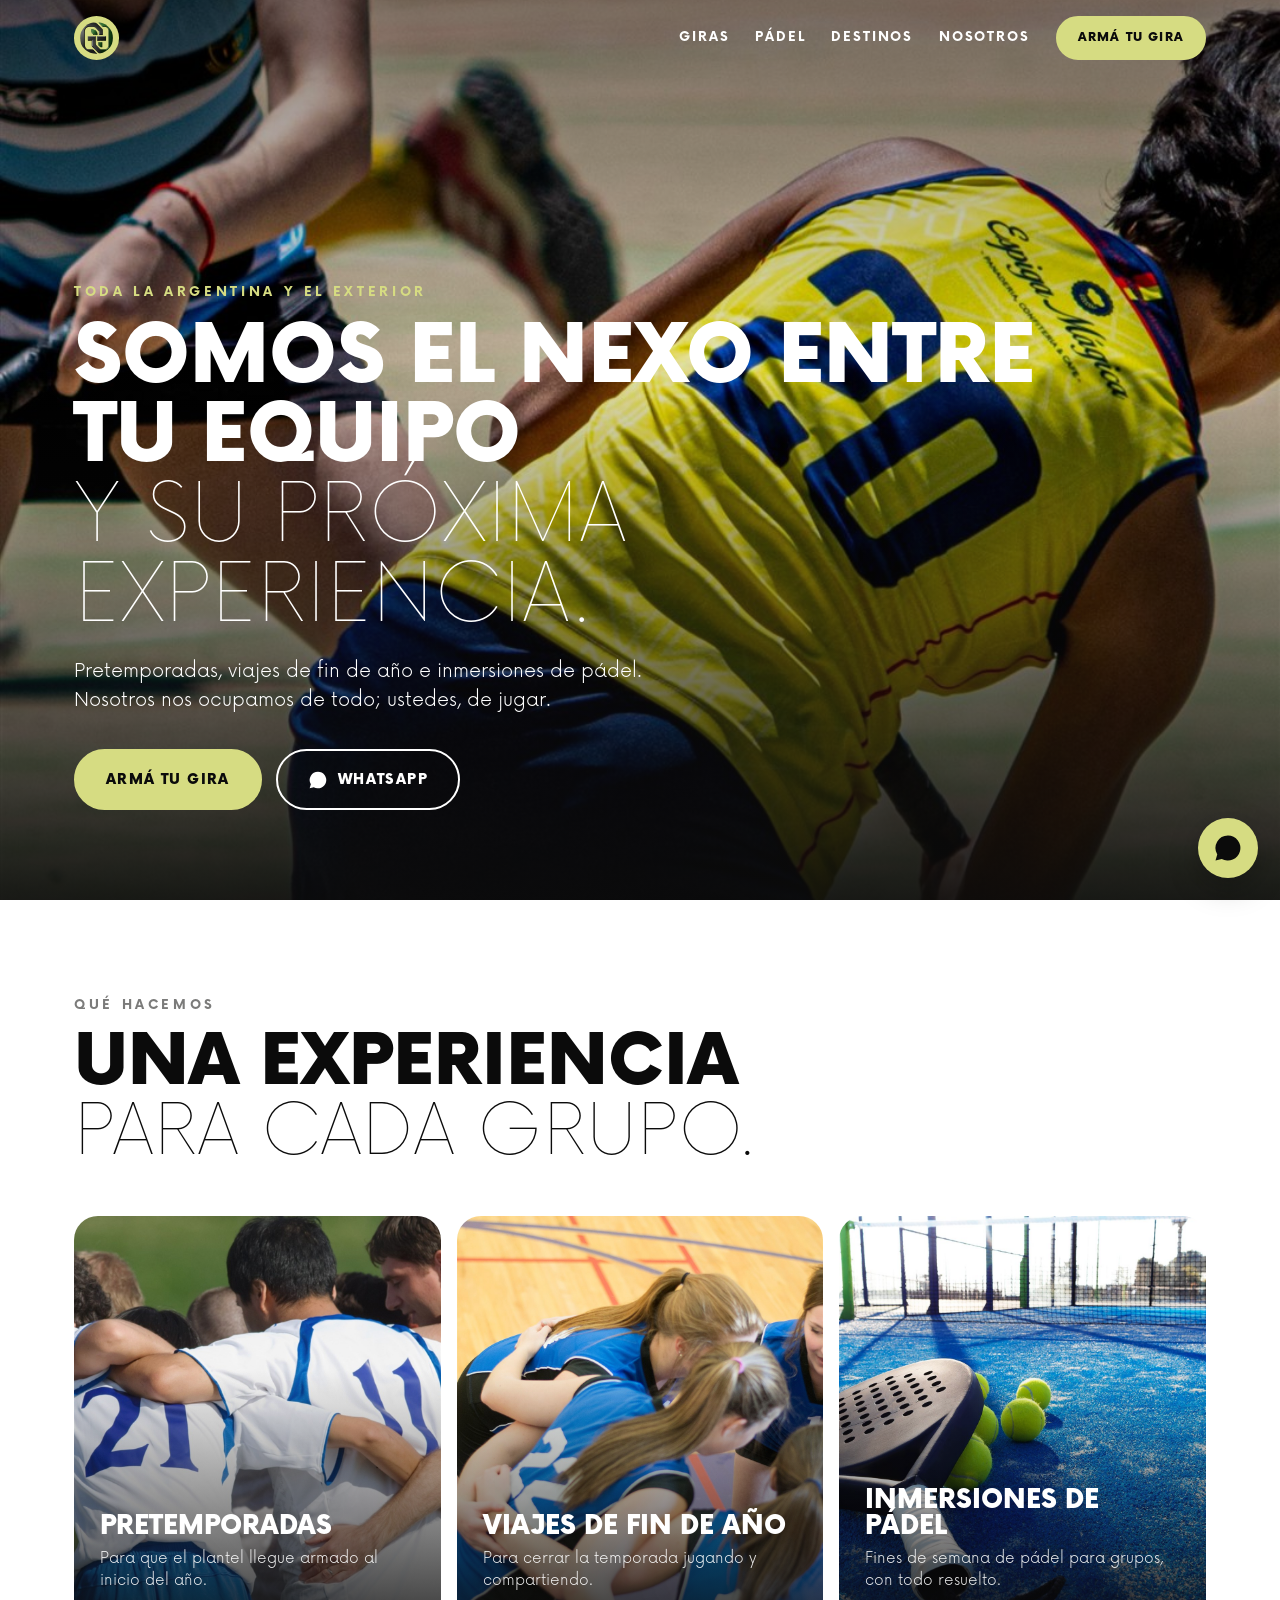
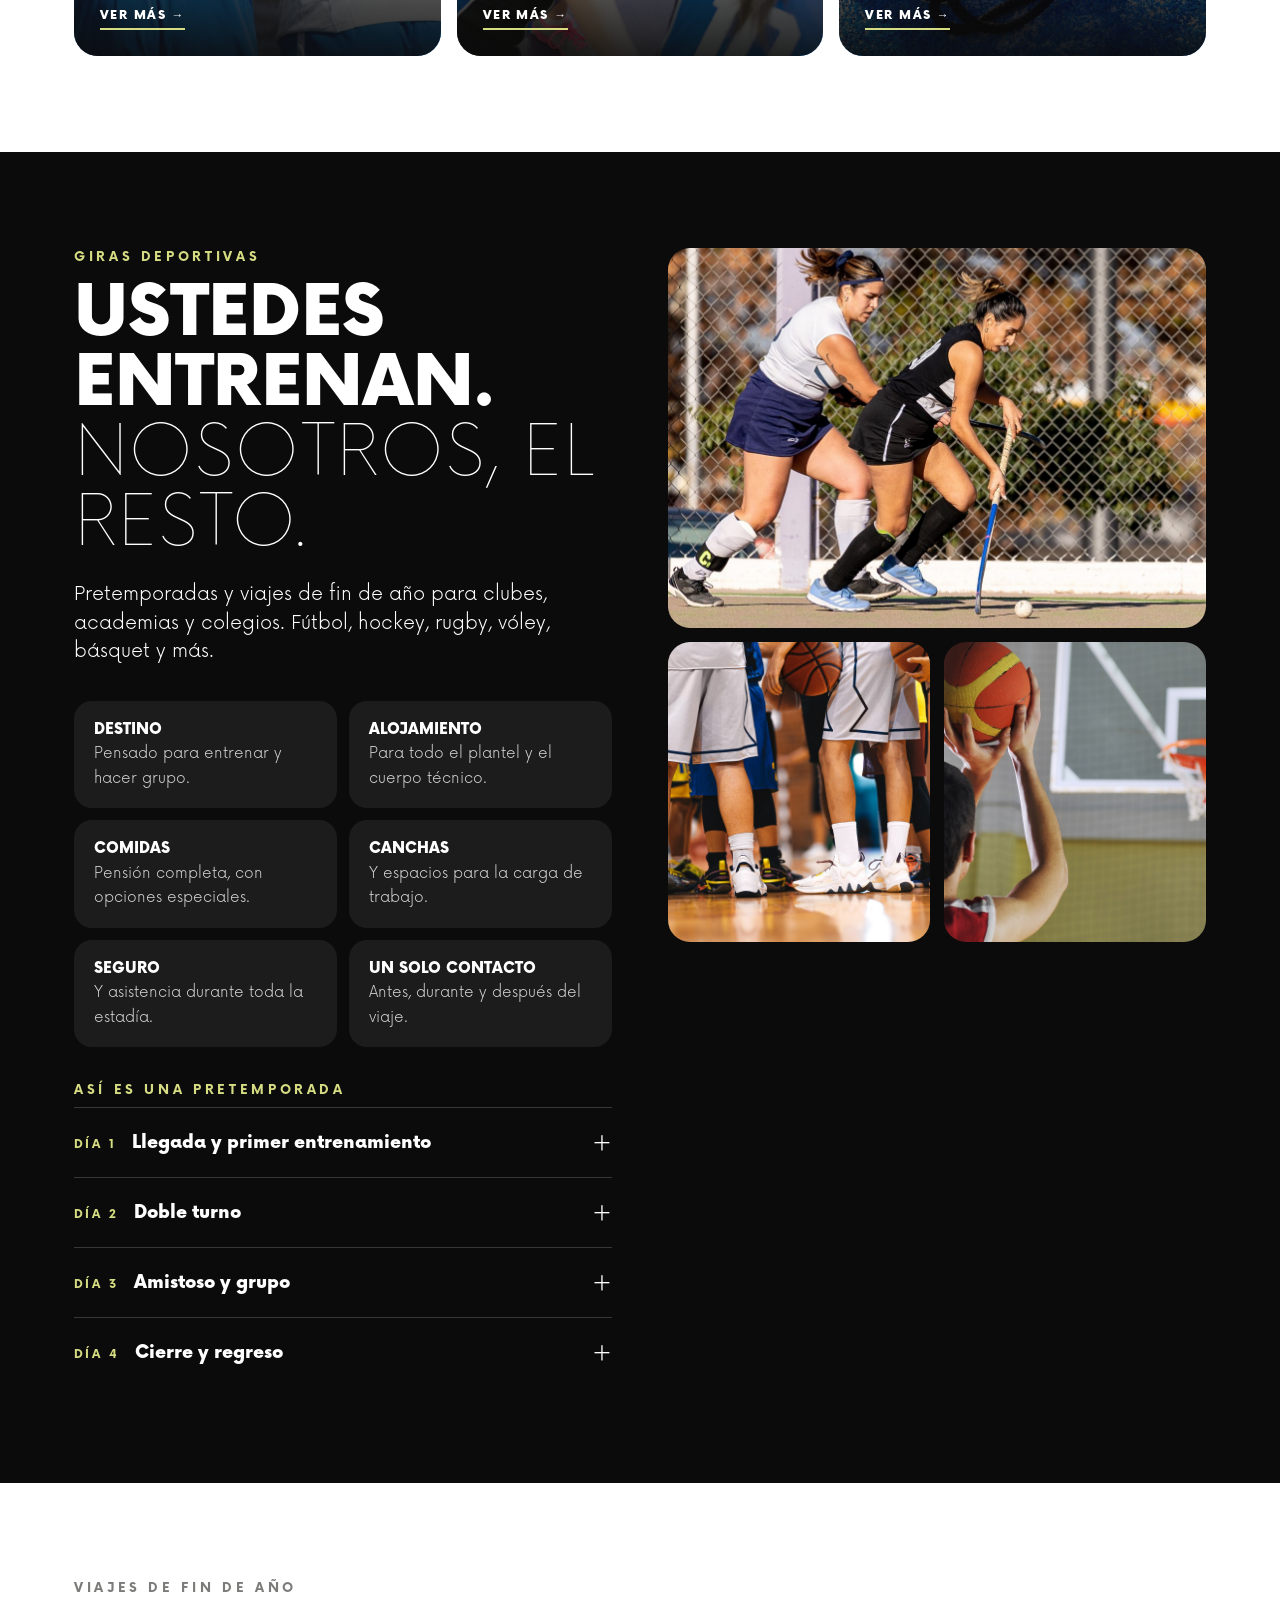
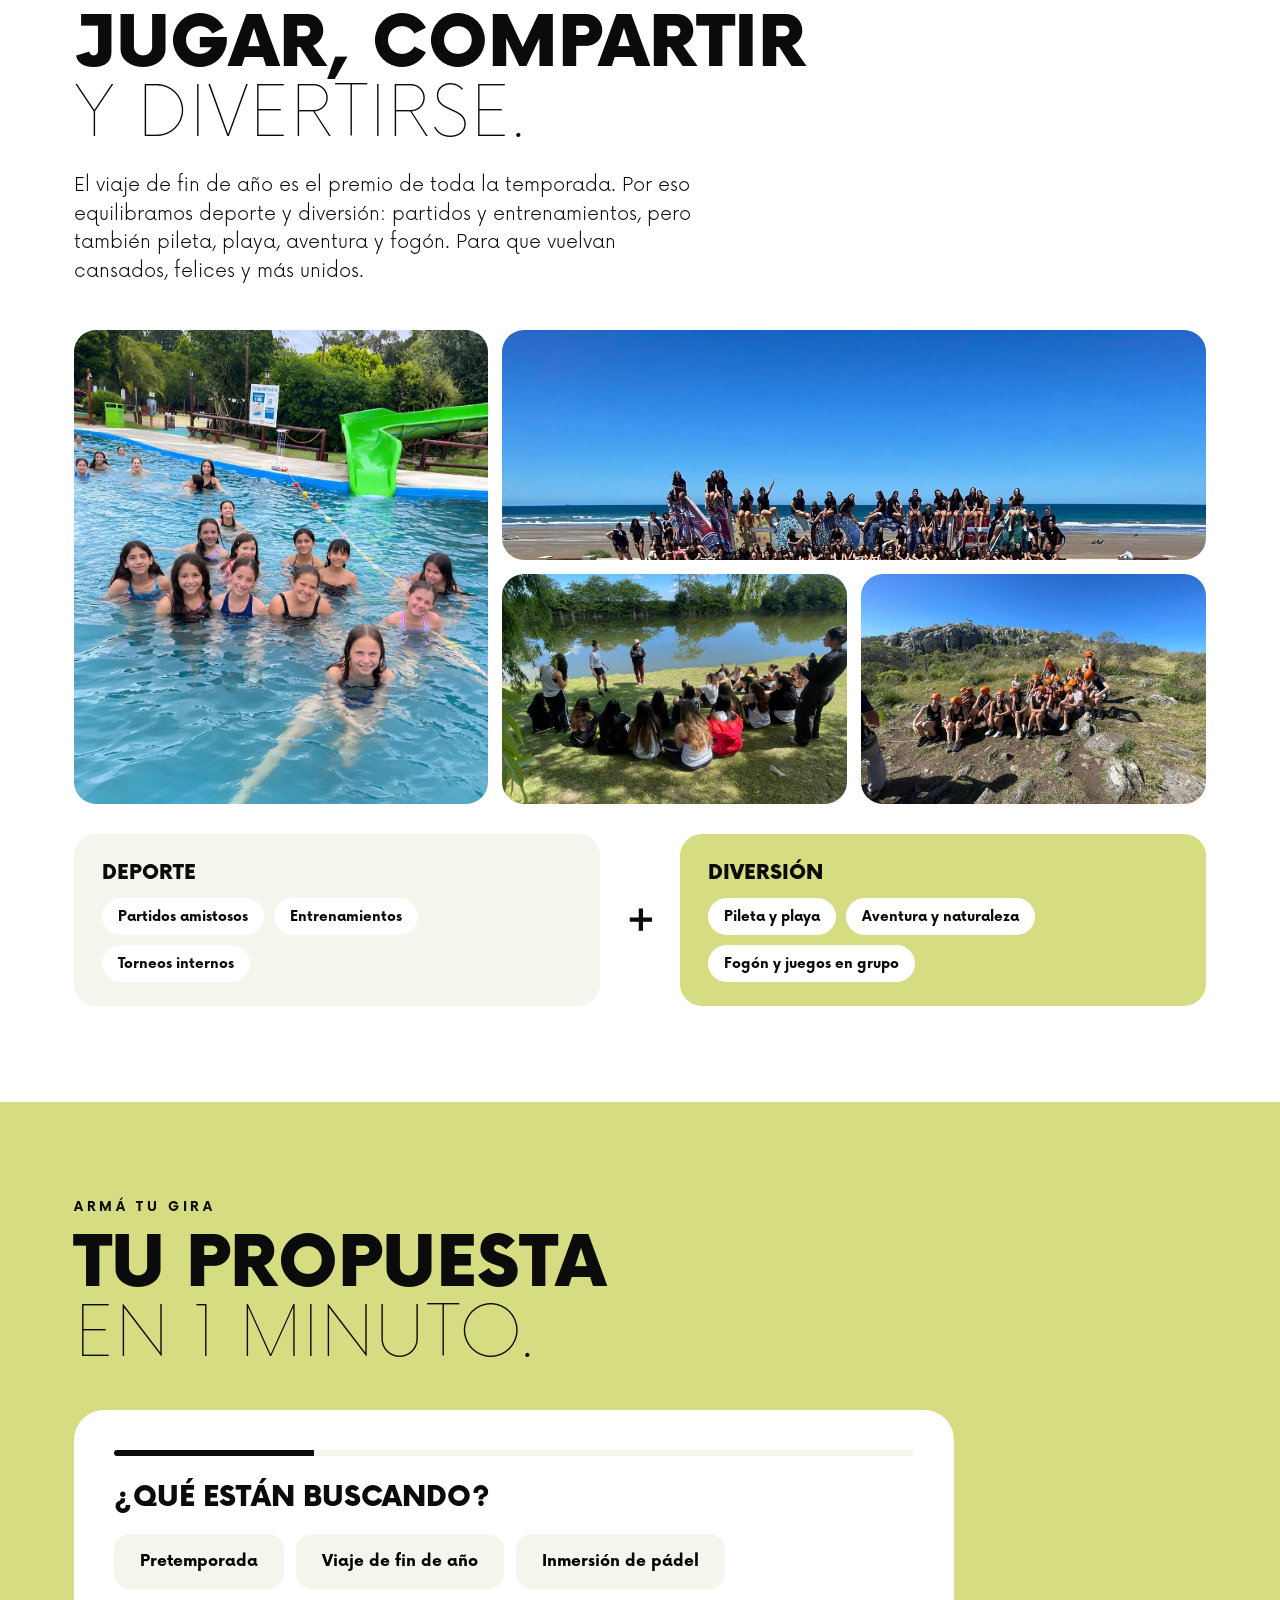
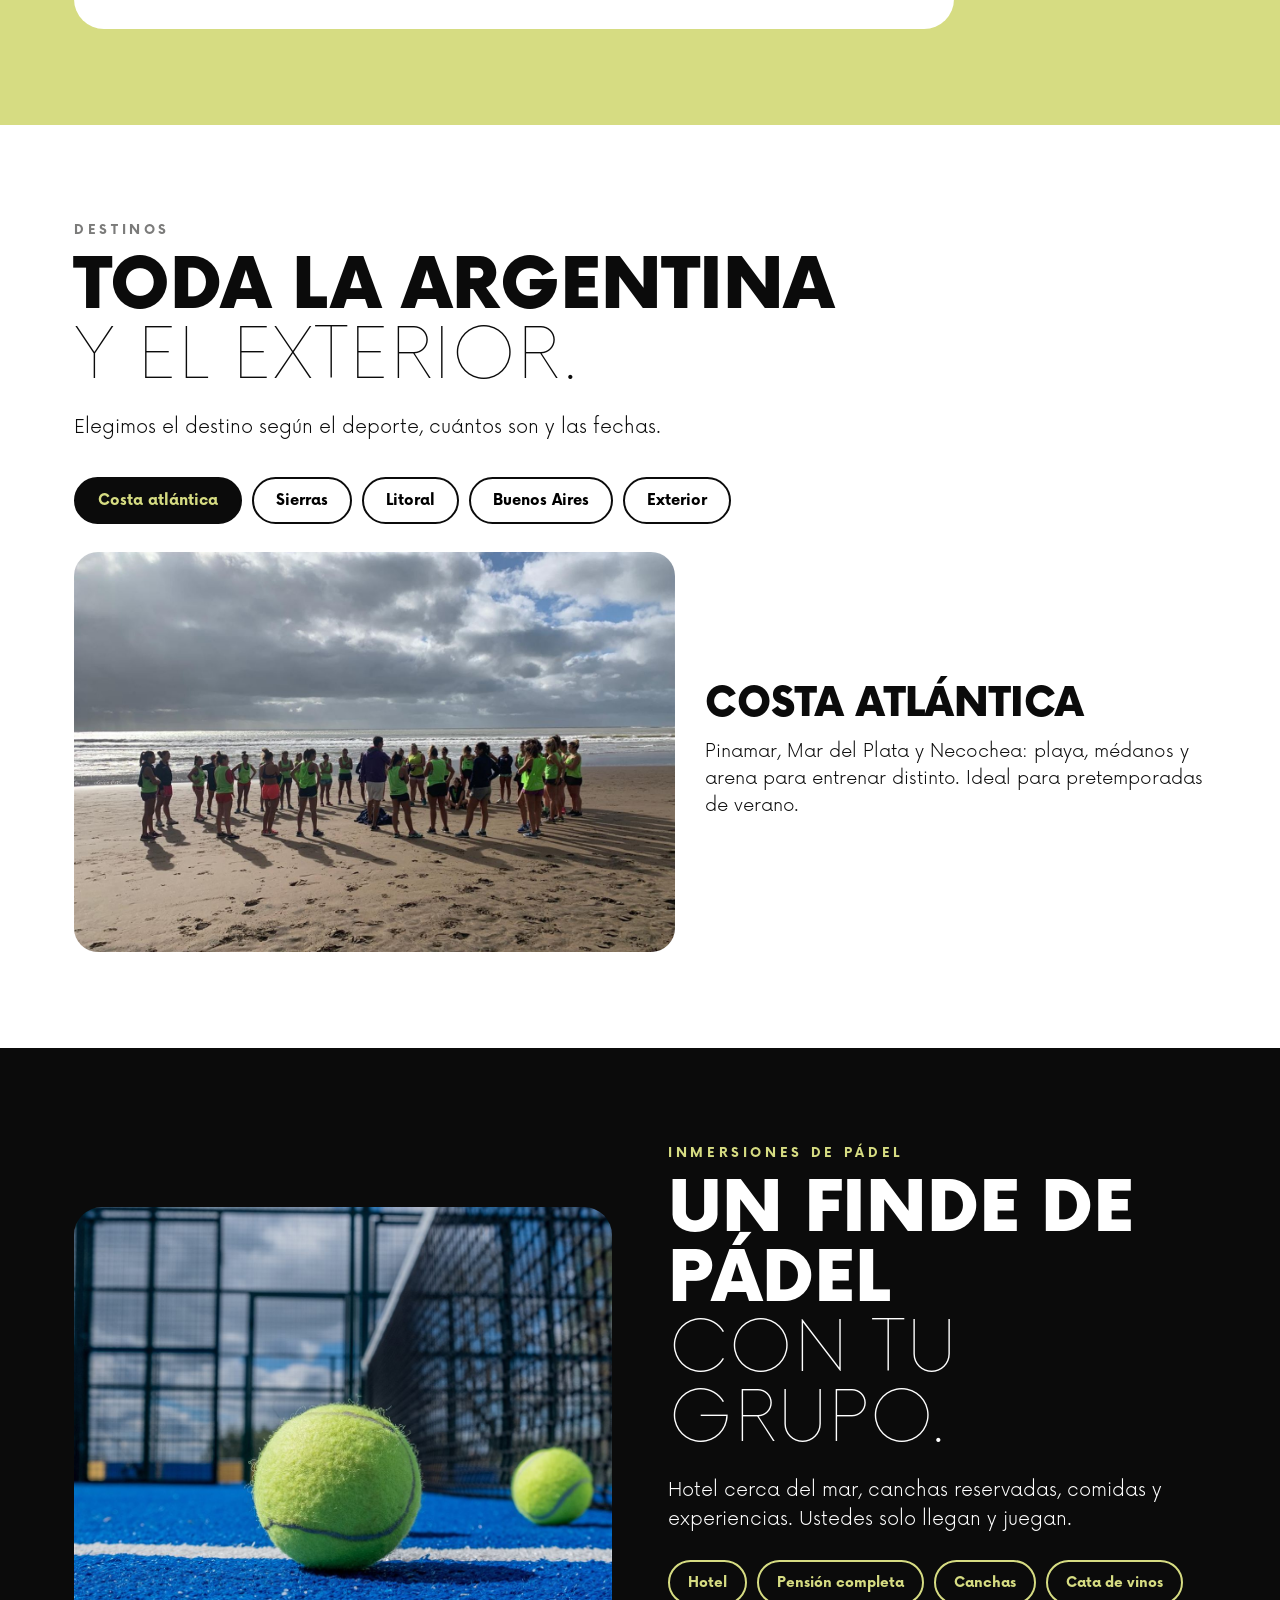
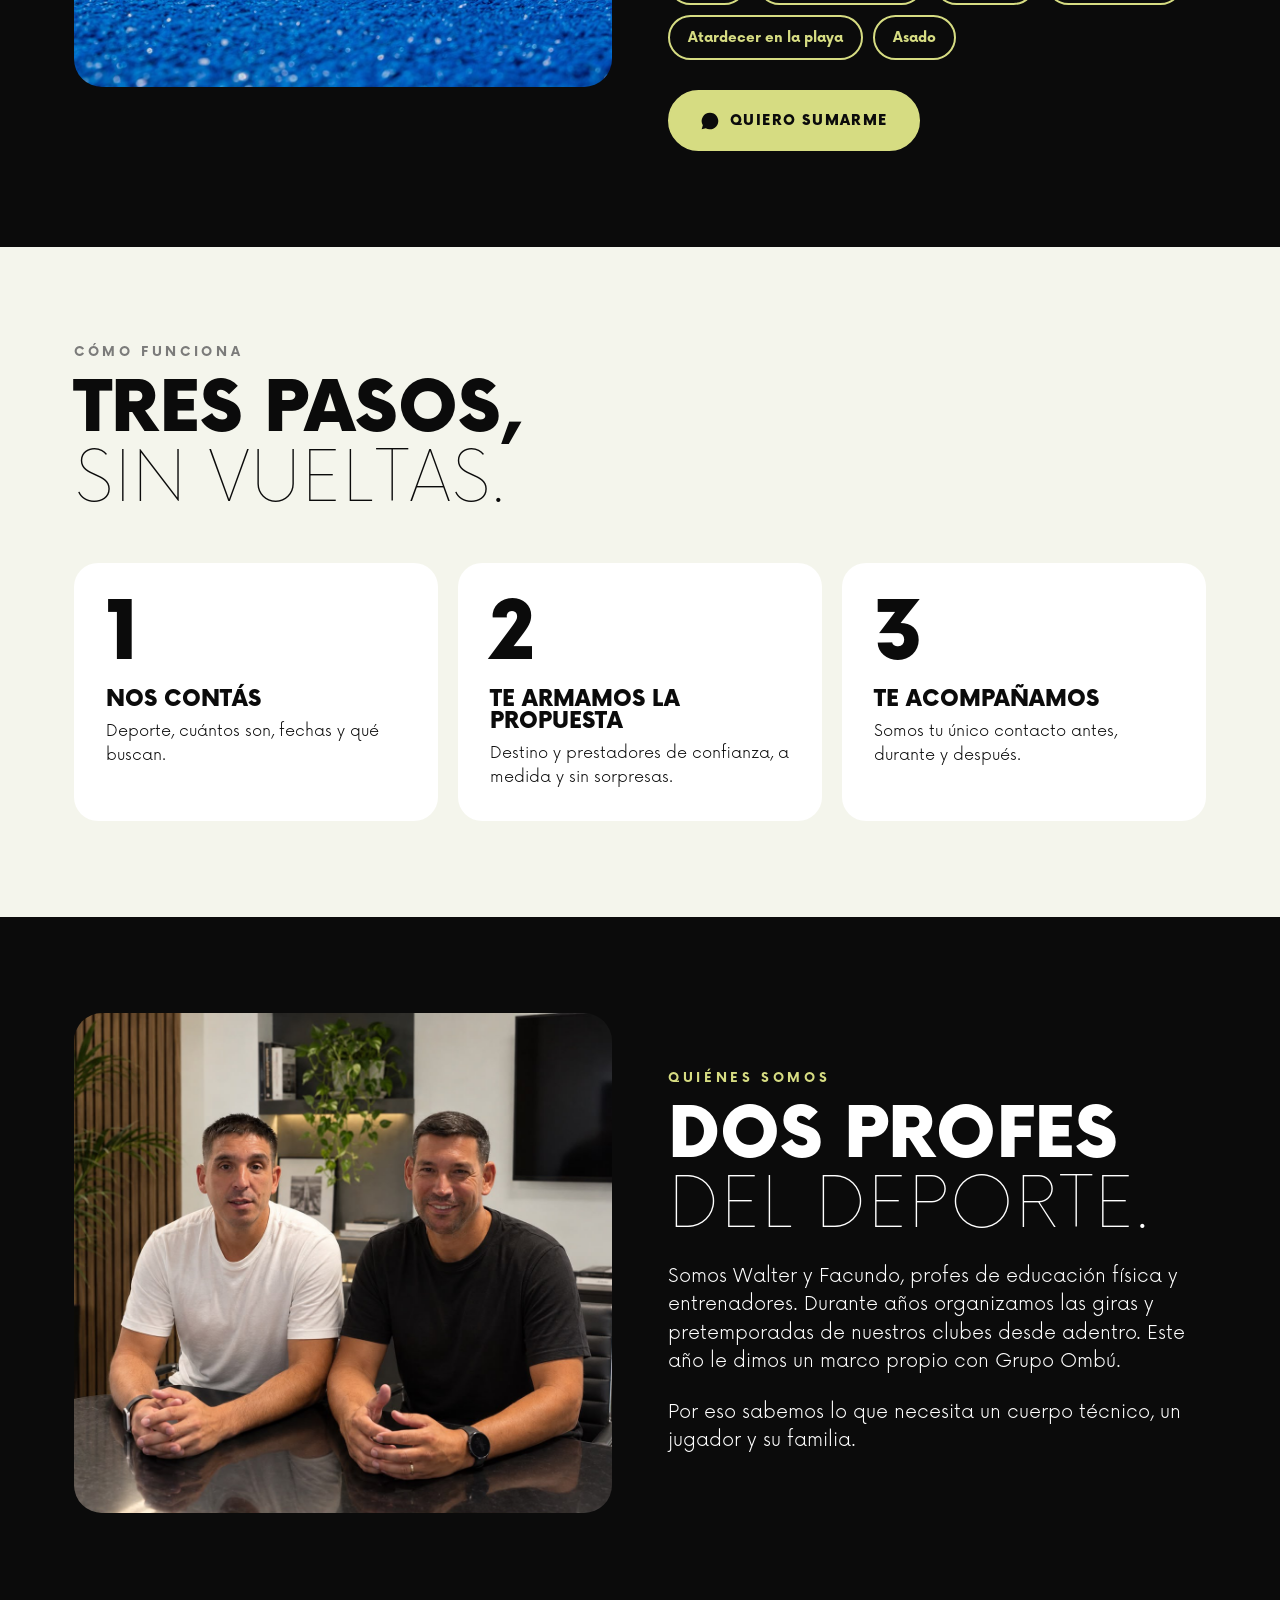
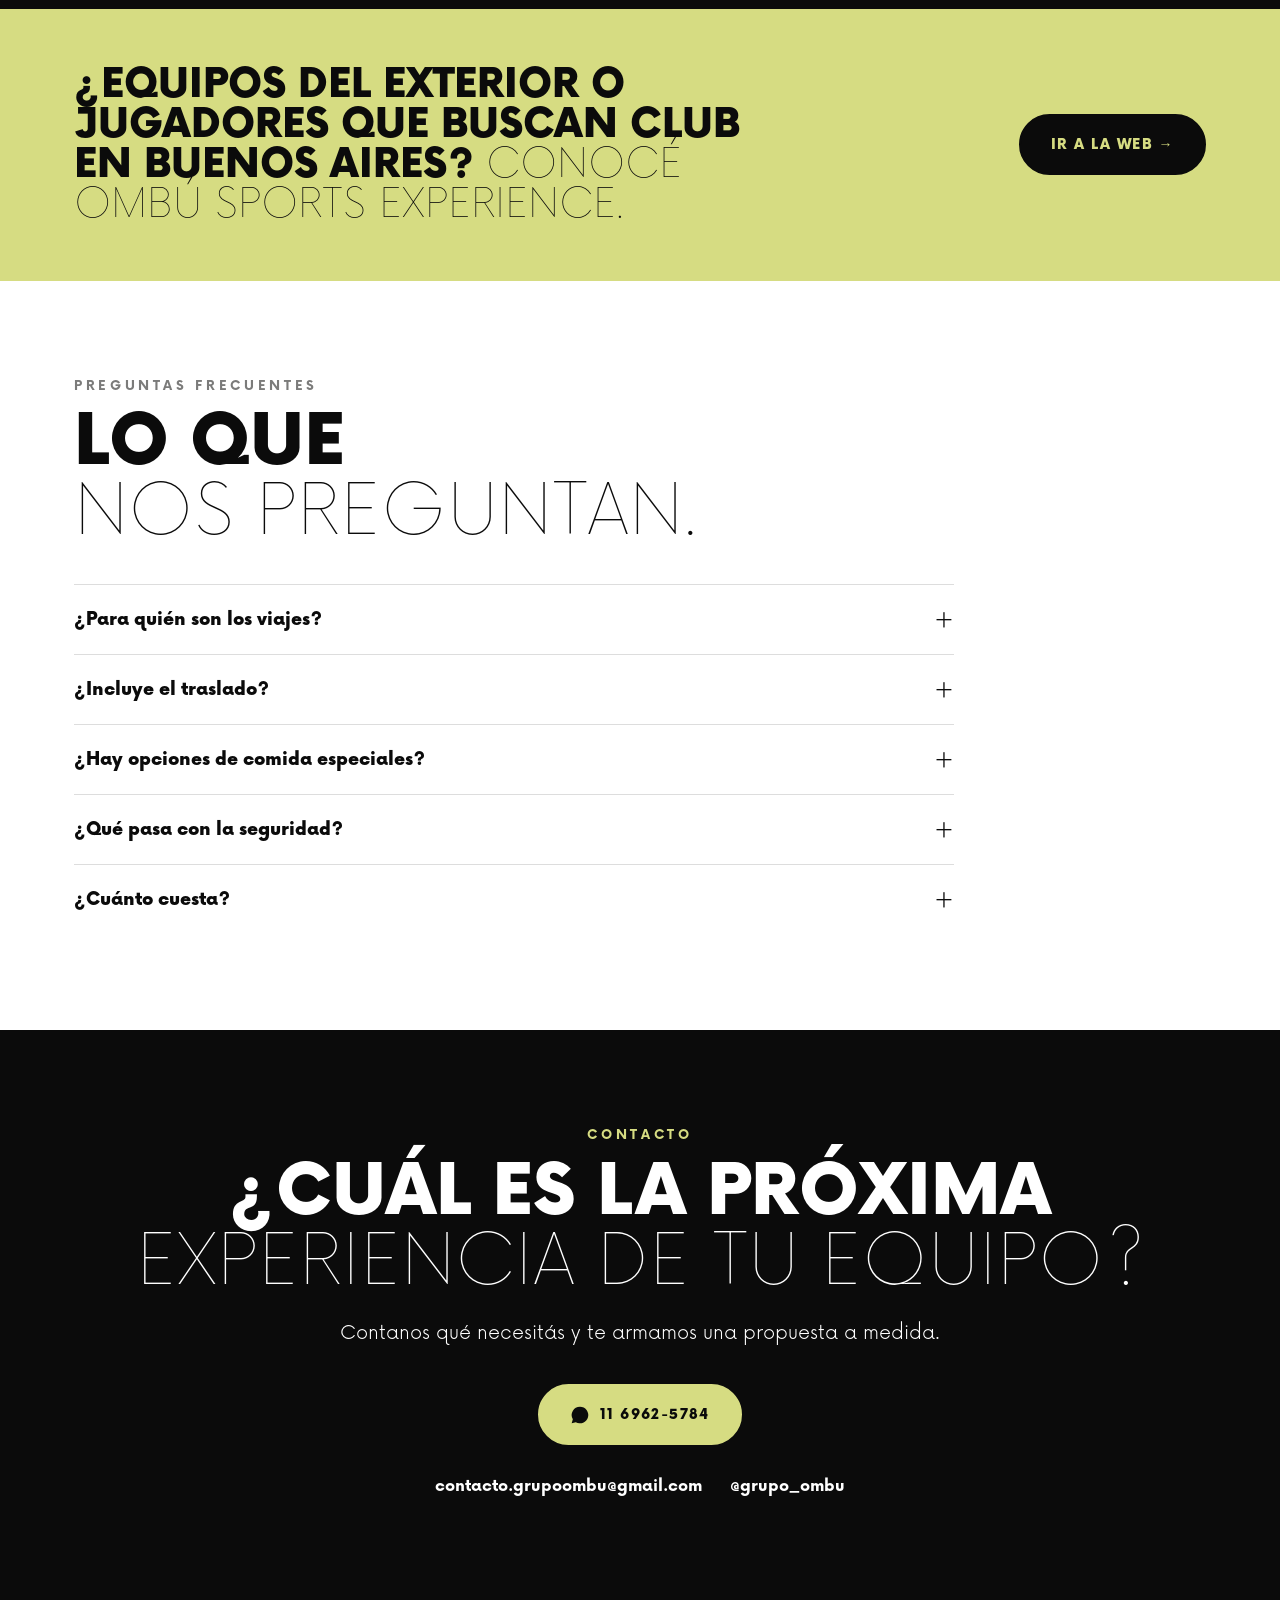
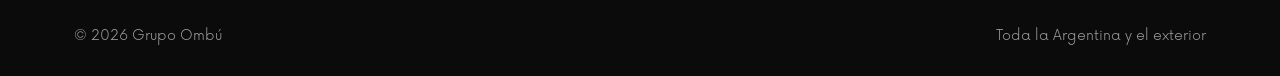
==== commit d81aacf7: "La web nueva pasa a ser la principal de grupoombu.com.ar Co-Authored-By: Claude Opus 5.5 <noreply@an" ====
--- a/index.html
+++ b/index.html
@@ -3,169 +3,398 @@
 <head>
 <meta charset="utf-8">
 <meta name="viewport" content="width=device-width, initial-scale=1">
-<title>Grupo Ombú — Giras deportivas y pensión para futbolistas</title>
-<meta name="description" content="Somos el nexo entre tu equipo y su próxima experiencia deportiva: giras deportivas al interior y al exterior, y pensión para futbolistas en Buenos Aires con pruebas en clubes de AFA.">
-<link rel="icon" href="img/favicon.png" type="image/png">
-<meta property="og:title" content="Grupo Ombú — Giras deportivas y pensión para futbolistas">
-<meta property="og:description" content="Giras deportivas al interior y al exterior, y pensión para futbolistas en Buenos Aires. Un solo contacto, de principio a fin.">
-<meta property="og:image" content="https://grupoombu.com.ar/img/giras/trekking.jpg">
-<meta property="og:url" content="https://grupoombu.com.ar/">
-<meta property="og:type" content="website">
-<link rel="stylesheet" href="estilo.css">
+<title>Grupo Ombú · Giras deportivas, pretemporadas y viajes en grupo</title>
+<meta name="description" content="Pretemporadas, viajes de fin de año e inmersiones de pádel. Somos el nexo entre tu equipo y su próxima experiencia.">
+<link rel="icon" href="img/favicon.png">
 <style>
-  .hero { position: relative; min-height: min(88vh, 760px); display: flex; align-items: flex-end; color: var(--blanco); padding: 0; overflow: hidden; }
-  .hero .bg { position: absolute; inset: 0; background: url(img/giras/trekking.jpg) center 40% / cover; }
-  .hero .shade { position: absolute; inset: 0; background: linear-gradient(180deg, rgba(0,0,0,0.15) 0%, rgba(0,0,0,0.2) 35%, rgba(0,0,0,0.88) 82%); }
-  .hero .container { position: relative; padding-bottom: 80px; width: 100%; }
-  .hero h1 { font-size: 68px; line-height: 1.0; max-width: 1060px; margin-top: 16px; }
-  .hero p { color: #ececea; font-size: 20px; font-weight: 300; max-width: 600px; margin-top: 22px; }
-  .hero .row { display: flex; gap: 14px; flex-wrap: wrap; margin-top: 34px; }
-  .destinos .container { display: grid; grid-template-columns: 1fr 1fr; gap: 60px; align-items: center; }
-  .destinos svg { width: 100%; height: auto; max-height: 620px; }
-  .nos .container { display: grid; grid-template-columns: 1fr 1fr; gap: 60px; align-items: center; }
-  .nos .pillars { display: grid; grid-template-columns: 1fr 1fr; gap: 16px; }
-  .nos .pillars div { border-left: 4px solid var(--lima); padding: 6px 0 6px 18px; }
-  .nos .pillars b { font-size: 18px; font-weight: 900; display: block; }
-  .nos .pillars span { font-size: 15px; color: var(--texto); }
-  @media (max-width: 760px) {
-    .hero { min-height: min(80vh, 680px); }
-    .hero h1 { font-size: 44px; }
-    .hero p { font-size: 17px; }
-    .destinos .container, .nos .container { grid-template-columns: 1fr; gap: 36px; }
-    .destinos svg { max-height: 460px; }
+  @font-face { font-family: 'Now'; src: url(fonts/Now-Thin.otf); font-weight: 100; font-display: swap; }
+  @font-face { font-family: 'Now'; src: url(fonts/Now-Light.otf); font-weight: 300; font-display: swap; }
+  @font-face { font-family: 'Now'; src: url(fonts/Now-Bold.otf); font-weight: 700; font-display: swap; }
+  @font-face { font-family: 'Now'; src: url(fonts/Now-Black.otf); font-weight: 900; font-display: swap; }
+  :root { --lima: #d6dc82; --negro: #0b0b0b; --blanco: #fff; --gris: #7b7b7a; --suave: #f4f5ec; }
+  * { box-sizing: border-box; margin: 0; padding: 0; }
+  html { scroll-behavior: smooth; }
+  body { font-family: 'Now', Arial, sans-serif; color: var(--negro); background: var(--blanco); font-weight: 300; line-height: 1.5; }
+  a { color: inherit; text-decoration: none; }
+  img { display: block; max-width: 100%; }
+  .wrap { max-width: 1180px; margin: 0 auto; padding: 0 24px; }
+  .k { font-size: 13px; font-weight: 700; letter-spacing: .28em; text-transform: uppercase; color: var(--gris); }
+  .dark .k, .hero .k { color: var(--lima); }
+  .lima-bg .k { color: var(--negro); opacity: .6; }
+  h1, h2, h3 { font-weight: 900; line-height: 1; text-transform: uppercase; }
+  h2 { font-size: clamp(36px, 6vw, 70px); margin-top: 12px; }
+  .thin { font-weight: 100; display: block; }
+  section { padding: 96px 0; }
+  .dark { background: var(--negro); color: var(--blanco); }
+  .lima-bg { background: var(--lima); }
+  .suave { background: var(--suave); }
+  .lead { font-size: 19px; max-width: 640px; margin-top: 22px; }
+  .btn { display: inline-flex; align-items: center; gap: 10px; font-weight: 900; text-transform: uppercase; letter-spacing: .1em; font-size: 14px; padding: 18px 30px; border-radius: 99px; border: 2px solid currentColor; cursor: pointer; background: none; font-family: inherit; color: inherit; }
+  .btn.fill { background: var(--lima); border-color: var(--lima); color: var(--negro); }
+  .btn.black { background: var(--negro); border-color: var(--negro); color: var(--lima); }
+  .btn svg { width: 20px; height: 20px; fill: currentColor; }
+
+  nav { position: fixed; top: 0; left: 0; right: 0; z-index: 50; transition: background .3s; }
+  nav.scrolled { background: rgba(11,11,11,.92); backdrop-filter: blur(8px); }
+  nav .wrap { display: flex; align-items: center; justify-content: space-between; height: 76px; color: #fff; }
+  nav .logo { height: 44px; background: var(--lima); border-radius: 50%; padding: 6px; }
+  .links { display: flex; gap: 26px; align-items: center; font-size: 13px; font-weight: 700; letter-spacing: .14em; text-transform: uppercase; }
+  .links .btn { padding: 11px 20px; font-size: 12px; }
+
+  .hero { position: relative; min-height: 100vh; display: flex; align-items: flex-end; color: #fff; padding: 0; }
+  .hero .bg { position: absolute; inset: 0; background: url(img/nueva/hockey.jpg) center 35% / cover; }
+  .hero .bg::after { content: ""; position: absolute; inset: 0; background: linear-gradient(rgba(0,0,0,.45), rgba(0,0,0,.1) 40%, rgba(11,11,11,.92)); }
+  .hero .wrap { position: relative; padding-bottom: 90px; width: 100%; }
+  .hero h1 { font-size: clamp(40px, 6.2vw, 88px); max-width: 1000px; margin-top: 16px; }
+  .hero .ctas { display: flex; gap: 14px; flex-wrap: wrap; margin-top: 34px; }
+
+  .cards4 { display: grid; grid-template-columns: repeat(3, 1fr); gap: 16px; margin-top: 48px; }
+  .card { position: relative; min-height: 440px; border-radius: 24px; overflow: hidden; color: #fff; display: flex; align-items: flex-end; padding: 26px; }
+  .card img { position: absolute; inset: 0; width: 100%; height: 100%; object-fit: cover; transition: transform .6s; }
+  .card:hover img { transform: scale(1.06); }
+  .card::after { content: ""; position: absolute; inset: 0; background: linear-gradient(transparent 35%, rgba(11,11,11,.9)); }
+  .card > div { position: relative; z-index: 1; }
+  .card h3 { font-size: 26px; }
+  .card p { font-size: 15px; margin-top: 8px; opacity: .9; }
+  .card .more { display: inline-block; margin-top: 14px; font-weight: 900; letter-spacing: .12em; text-transform: uppercase; font-size: 12px; border-bottom: 2px solid var(--lima); padding-bottom: 3px; }
+
+  .split { display: grid; grid-template-columns: 1fr 1fr; gap: 56px; align-items: start; }
+  .incl { display: grid; grid-template-columns: 1fr 1fr; gap: 12px; margin-top: 34px; }
+  .incl div { background: rgba(255,255,255,.07); border-radius: 18px; padding: 18px 20px; }
+  .incl b { display: block; font-weight: 900; text-transform: uppercase; font-size: 15px; }
+  .incl span { font-size: 15px; opacity: .8; }
+  .acc { margin-top: 34px; }
+  .item { border-top: 1px solid rgba(255,255,255,.18); }
+  .suave .item, .faq .item { border-top-color: #ddd; }
+  .item button { width: 100%; background: none; border: 0; color: inherit; font-family: inherit; text-align: left; display: flex; justify-content: space-between; align-items: center; padding: 20px 0; cursor: pointer; gap: 16px; }
+  .item button b { font-weight: 900; font-size: 18px; }
+  .item button .n { color: var(--lima); font-weight: 700; letter-spacing: .2em; font-size: 12px; margin-right: 16px; text-transform: uppercase; }
+  .item button i { font-style: normal; font-size: 24px; transition: transform .3s; flex-shrink: 0; }
+  .item.open button i { transform: rotate(45deg); }
+  .item .body { max-height: 0; overflow: hidden; transition: max-height .4s; }
+  .item.open .body { max-height: 220px; }
+  .item .body p { padding: 0 0 20px; opacity: .85; }
+  .stack { display: grid; grid-template-columns: 1fr 1fr; gap: 14px; position: sticky; top: 100px; }
+  .stack img { border-radius: 22px; width: 100%; height: 300px; object-fit: cover; }
+  .stack img:first-child { grid-column: 1 / 3; height: 380px; }
+
+  .quiz { margin-top: 40px; background: #fff; border-radius: 30px; padding: 40px; max-width: 880px; }
+  .progress { height: 6px; background: var(--suave); border-radius: 99px; overflow: hidden; }
+  .progress div { height: 100%; background: var(--negro); width: 25%; transition: width .4s; }
+  .step { display: none; margin-top: 28px; }
+  .step.on { display: block; }
+  .step h3 { font-size: 28px; }
+  .opts { display: flex; flex-wrap: wrap; gap: 12px; margin-top: 22px; }
+  .opts button { font-family: inherit; font-weight: 700; font-size: 16px; padding: 16px 24px; border-radius: 16px; border: 2px solid var(--suave); background: var(--suave); cursor: pointer; }
+  .opts button:hover { border-color: var(--negro); }
+  .result { display: none; margin-top: 28px; }
+  .result.on { display: block; }
+  .sum { background: var(--negro); color: #fff; border-radius: 22px; padding: 28px; margin-top: 16px; }
+  .sum h3 { font-size: 28px; color: var(--lima); }
+  .sum ul { list-style: none; margin-top: 14px; display: grid; gap: 8px; }
+  .sum li::before { content: "✓  "; color: var(--lima); font-weight: 900; }
+
+  .tabs { display: flex; flex-wrap: wrap; gap: 10px; margin-top: 34px; }
+  .tabs button { font-family: inherit; font-weight: 700; font-size: 15px; padding: 12px 22px; border-radius: 99px; border: 2px solid var(--negro); background: none; cursor: pointer; }
+  .tabs button.on { background: var(--negro); color: var(--lima); }
+  .dest { display: grid; grid-template-columns: 1.2fr 1fr; gap: 30px; margin-top: 28px; align-items: center; }
+  .dest img { width: 100%; height: 400px; object-fit: cover; border-radius: 24px; }
+  .dest h3 { font-size: 40px; }
+  .dest p { font-size: 18px; margin-top: 14px; }
+
+  .padel { display: grid; grid-template-columns: 1fr 1fr; gap: 56px; align-items: center; }
+  .padel img { width: 100%; height: 480px; object-fit: cover; border-radius: 28px; }
+  .chips { display: flex; flex-wrap: wrap; gap: 10px; margin-top: 26px; }
+  .chips span { border: 2px solid var(--lima); color: var(--lima); border-radius: 99px; padding: 10px 18px; font-weight: 700; font-size: 14px; }
+
+  .mosaic { display: grid; grid-template-columns: 1.2fr 1fr 1fr; grid-template-rows: 230px 230px; gap: 14px; margin-top: 44px; }
+  .mosaic img { width: 100%; height: 100%; object-fit: cover; border-radius: 22px; }
+  .mosaic .m-a { grid-row: 1 / 3; }
+  .mosaic .m-b { grid-column: 2 / 4; object-position: 30% center; }
+  .balance { display: grid; grid-template-columns: 1fr auto 1fr; gap: 20px; align-items: center; margin-top: 30px; }
+  .balance > div:not(.mid) { background: var(--suave); border-radius: 22px; padding: 24px 28px; display: flex; flex-wrap: wrap; gap: 10px; align-items: center; }
+  .balance b { width: 100%; font-weight: 900; text-transform: uppercase; font-size: 20px; }
+  .balance span { background: #fff; border-radius: 99px; padding: 8px 16px; font-weight: 700; font-size: 14px; }
+  .balance > div:last-child { background: var(--lima); }
+  .balance .mid { font-size: 40px; font-weight: 900; }
+  .steps3 { display: grid; grid-template-columns: repeat(3, 1fr); gap: 20px; margin-top: 48px; }
+  .steps3 div { background: #fff; border-radius: 24px; padding: 32px; }
+  .steps3 b { display: block; font-size: 80px; font-weight: 900; line-height: 1; }
+  .steps3 h3 { font-size: 22px; margin-top: 14px; }
+  .steps3 p { margin-top: 8px; }
+
+  .about { display: grid; grid-template-columns: 1fr 1fr; gap: 56px; align-items: center; }
+  .about img { border-radius: 28px; height: 500px; width: 100%; object-fit: cover; }
+
+  .ose { display: flex; justify-content: space-between; align-items: center; gap: 30px; flex-wrap: wrap; }
+  .ose h3 { font-size: clamp(26px, 3.4vw, 40px); max-width: 720px; }
+  .ose h3 span { font-weight: 100; }
+
+  .faq { margin-top: 36px; max-width: 880px; }
+
+  .contact { text-align: center; }
+  .contact h2 { margin-top: 12px; }
+  .contact .lead { margin: 22px auto 0; }
+  .contact .ctas { display: flex; gap: 14px; justify-content: center; flex-wrap: wrap; margin-top: 36px; }
+  .contact .data { margin-top: 30px; display: flex; gap: 28px; justify-content: center; flex-wrap: wrap; font-weight: 700; }
+  footer { background: var(--negro); color: rgba(255,255,255,.6); padding: 30px 0; font-size: 14px; }
+  footer .wrap { display: flex; justify-content: space-between; gap: 20px; flex-wrap: wrap; }
+  .wa-float { position: fixed; right: 22px; bottom: 22px; z-index: 60; width: 60px; height: 60px; border-radius: 50%; background: var(--lima); display: flex; align-items: center; justify-content: center; box-shadow: 0 10px 30px rgba(0,0,0,.25); }
+  .wa-float svg { width: 30px; height: 30px; fill: var(--negro); }
+
+  .rv { opacity: 0; transform: translateY(30px); transition: opacity .8s, transform .8s; }
+  .rv.in { opacity: 1; transform: none; }
+
+  @media (max-width: 900px) {
+    .mosaic { grid-template-columns: 1fr 1fr; grid-template-rows: 260px 160px 160px; }
+    .mosaic .m-a { grid-row: auto; grid-column: 1 / 3; }
+    .mosaic .m-b { grid-column: auto; }
+    .mosaic .m-e { display: none; }
+    .balance { grid-template-columns: 1fr; }
+    .balance .mid { text-align: center; }
+    section { padding: 70px 0; }
+    .links a:not(.btn) { display: none; }
+    .cards4 { grid-template-columns: 1fr 1fr; }
+    .split, .padel, .about, .steps3, .dest { grid-template-columns: 1fr; }
+    .stack { position: static; }
+    .incl { grid-template-columns: 1fr; }
+    .quiz { padding: 26px; }
+    .card { min-height: 340px; }
+    .padel img, .about img { height: 340px; }
+    .dest img { height: 260px; }
   }
+  @media (max-width: 560px) { .cards4 { grid-template-columns: 1fr; } }
 </style>
 </head>
 <body>
 <svg style="display:none"><symbol id="wa" viewBox="0 0 24 24"><path d="M12 2a10 10 0 0 0-8.6 15.1L2 22l5-1.3A10 10 0 1 0 12 2zm4.5 12.1c-.2-.1-1.5-.7-1.7-.8-.2-.1-.4-.1-.6.1l-.8 1c-.1.2-.3.2-.5.1a6.7 6.7 0 0 1-3.3-2.9c-.2-.4.2-.4.7-1.3.1-.2 0-.3 0-.4l-.8-1.8c-.2-.5-.4-.4-.6-.4h-.5a1 1 0 0 0-.7.3 3 3 0 0 0-.9 2.2 5.2 5.2 0 0 0 1.1 2.7 11.8 11.8 0 0 0 4.5 4c1.7.7 2.3.8 3.2.6.5-.1 1.5-.6 1.7-1.2.2-.6.2-1.1.2-1.2-.1-.1-.3-.2-.5-.3z"/></symbol></svg>
 
-<header class="header">
-  <div class="container">
-    <a class="brand" href="index.html"><img src="img/isotipo.png" alt="Grupo Ombú"><span>GRUPO OMBÚ</span></a>
-    <nav class="nav">
-      <a href="giras.html">Giras</a>
-      <a href="pension.html">Pensión</a>
-      <a href="#nosotros">Nosotros</a>
-      <a class="btn btn-negro" href="https://wa.me/5491169625784?text=Hola!%20Quiero%20hacer%20una%20consulta" target="_blank" rel="noopener"><svg><use href="#wa"/></svg>Escribinos</a>
-    </nav>
+<nav id="nav"><div class="wrap">
+  <a href="#top"><img class="logo" src="img/isotipo.png" alt="Grupo Ombú"></a>
+  <div class="links">
+    <a href="#giras">Giras</a>
+    <a href="#padel">Pádel</a>
+    <a href="#destinos">Destinos</a>
+    <a href="#nosotros">Nosotros</a>
+    <a class="btn fill" href="#arma">Armá tu gira</a>
+  </div>
+</div></nav>
+
+<header class="hero" id="top">
+  <div class="bg"></div>
+  <div class="wrap">
+    <div class="k">Toda la Argentina y el exterior</div>
+    <h1>Somos el nexo entre tu equipo <span class="thin">y su próxima experiencia.</span></h1>
+    <p class="lead">Pretemporadas, viajes de fin de año e inmersiones de pádel. Nosotros nos ocupamos de todo; ustedes, de jugar.</p>
+    <div class="ctas">
+      <a class="btn fill" href="#arma">Armá tu gira</a>
+      <a class="btn" href="https://wa.me/5491169625784?text=Hola!%20Quiero%20info%20de%20una%20gira" target="_blank"><svg><use href="#wa"/></svg>WhatsApp</a>
+    </div>
   </div>
 </header>
 
-<!-- HERO -->
-<section class="hero">
-  <div class="bg"></div><div class="shade"></div>
-  <div class="container">
-    <span class="eyebrow" style="color: var(--lima);">Toda la Argentina y el exterior</span>
-    <h1><span class="thin">Somos el nexo entre tu equipo</span><br>y su próxima experiencia</h1>
-    <p>Giras deportivas y pensión para futbolistas. Nosotros nos ocupamos de todo; ustedes, de jugar.</p>
-    <div class="row">
-      <a class="btn btn-lima" href="giras.html">Giras deportivas →</a>
-      <a class="btn btn-borde" href="pension.html" style="color: var(--blanco);">Pensión para futbolistas →</a>
-    </div>
-  </div>
-</section>
-
-<!-- QUÉ HACEMOS -->
-<section id="servicios">
-  <div class="container">
-    <span class="eyebrow">Qué hacemos</span>
-    <h2 class="h-sec" style="margin-bottom: 44px;"><span class="thin">Nuestras propuestas,</span><br>un solo contacto</h2>
-    <div class="feat">
-      <a href="giras.html" style="background-image: url(img/giras/playa1.jpg);">
-        <span class="eyebrow" style="color: var(--lima);">Giras deportivas</span>
-        <h3>Pretemporadas y viajes de fin de año</h3>
-        <p>Al interior del país o al exterior, y también para equipos que quieren venir a jugar a Buenos Aires. Todo resuelto.</p>
-        <div class="tags"><span>Traslado</span><span>Alojamiento</span><span>Pensión completa</span><span>Amistosos</span></div>
-        <span class="mas">Ver giras →</span>
-      </a>
-      <a href="pension.html" style="background-image: url(img/pension/patio.jpg); background-position: 40% 80%;">
-        <span class="eyebrow" style="color: var(--lima);">Pensión para futbolistas</span>
-        <h3>Un hogar en Buenos Aires para dar el salto</h3>
-        <p>Para jugadores del interior y del exterior: pensión completa, control las 24 horas y pruebas en clubes de AFA.</p>
-        <div class="tags"><span>Pensión completa</span><span>Control 24 hs</span><span>Pruebas en AFA</span></div>
-        <span class="mas">Ver la pensión →</span>
-      </a>
-    </div>
-    <div class="also">
-      <div><div class="ic"><svg viewBox="0 0 24 24"><path d="M9 5V4a3 3 0 0 1 6 0v1"/><rect x="5" y="5" width="14" height="16" rx="4"/><path d="M9 13h6v4H9zM5 11h14"/></svg></div>
-        <div><h3>Viajes educativos</h3><p>Salidas, campamentos y viajes deportivos para colegios.</p></div></div>
-      <div><div class="ic"><svg viewBox="0 0 24 24"><path d="M8 21h8M12 17v4M7 4h10v5a5 5 0 0 1-10 0z"/><path d="M17 5h3v2a3 3 0 0 1-3 3M7 5H4v2a3 3 0 0 0 3 3"/></svg></div>
-        <div><h3>Torneos</h3><p>Organizamos torneos de pretemporada y de distintos deportes.</p></div></div>
-    </div>
-  </div>
-</section>
-
-<!-- DESTINOS -->
-<section class="dark destinos" id="destinos">
-  <div class="container">
-    <div><svg viewBox="-110 -10 560 681" role="img" aria-label="Mapa de Argentina con conexiones desde Buenos Aires a todo el país y al exterior" >
-        <path d="M230.8,575.7L233.2,576.8L236.1,576.4L237.3,576.7L238.0,577.7L237.6,578.5L236.7,578.4L235.9,578.6L236.0,579.8L236.6,580.3L239.7,581.6L240.2,581.6L240.2,581.1L239.6,580.3L239.4,579.3L239.9,578.5L240.7,578.3L244.2,577.9L245.0,578.3L246.7,580.5L245.1,580.8L244.4,581.7L245.9,582.1L247.0,582.8L246.4,583.7L246.2,584.2L243.7,584.8L241.5,585.3L240.5,586.4L238.7,587.2L233.4,588.5L234.0,589.7L234.1,590.2L233.9,591.7L226.6,590.0L225.6,590.1L227.5,593.1L226.1,593.7L224.7,593.3L223.4,593.6L222.5,595.8L220.5,594.3L218.7,592.4L218.7,591.3L220.4,589.2L219.9,588.3L223.9,585.6L224.6,584.7L225.8,584.2L227.1,584.1L227.7,583.7L227.6,583.0L227.0,581.9L227.1,579.9L230.3,577.4L229.8,575.7L230.8,575.7ZM208.9,579.4L211.2,579.7L213.2,578.4L214.6,578.0L215.7,578.3L216.6,579.1L217.7,578.9L221.1,578.1L221.5,578.4L222.7,577.4L223.7,577.9L224.5,578.7L224.1,579.7L223.2,580.4L222.6,581.2L221.9,581.9L220.7,582.6L219.9,583.6L217.7,586.1L214.5,589.2L213.5,589.5L211.3,589.7L210.4,589.4L209.6,589.5L208.9,591.2L208.0,592.5L207.5,592.8L206.4,592.9L206.0,593.1L205.6,593.5L202.9,593.4L200.9,592.6L198.7,590.9L201.7,588.7L204.3,588.8L206.5,587.4L208.2,586.7L208.9,586.0L209.7,585.4L209.7,584.6L209.1,584.3L208.3,584.3L207.6,584.7L205.7,585.1L204.4,584.2L205.3,583.9L206.2,583.9L209.1,583.1L209.6,582.8L208.7,581.7L207.0,581.0L205.6,579.8L205.4,579.4L205.4,578.7L204.7,577.4L205.5,577.3L206.5,578.2L208.9,579.4ZM197.8,585.7L198.9,585.9L200.0,585.8L199.4,587.8L198.9,588.7L197.6,588.7L196.3,587.4L195.9,586.7L197.3,586.2L197.8,585.7ZM211.6,578.1L209.5,578.1L209.1,577.5L209.2,575.9L210.7,575.8L212.3,576.4L212.2,577.1L211.6,578.1ZM218.2,594.3L217.2,594.7L216.9,594.5L216.6,593.7L216.6,592.8L216.5,592.4L217.1,592.5L218.2,593.3L218.2,594.3ZM249.8,168.0L249.2,168.8L249.2,170.1L248.2,171.8L246.4,174.0L245.8,175.8L246.6,178.2L246.7,181.0L246.4,182.1L245.5,182.5L245.4,183.2L245.8,184.3L245.8,185.7L245.4,187.5L244.6,189.5L243.3,191.7L243.0,193.3L243.7,194.0L244.0,194.8L244.0,195.7L243.7,196.9L243.2,198.6L242.4,199.8L241.3,200.6L240.9,201.6L241.4,202.8L241.4,204.0L241.1,205.3L241.3,206.6L242.0,207.9L241.9,209.3L240.8,212.2L240.4,213.9L241.2,221.6L240.8,222.7L240.0,223.9L239.1,224.0L238.1,223.8L237.4,224.5L236.9,227.9L235.5,235.2L235.7,236.9L236.9,239.8L237.3,241.5L237.6,242.9L237.9,245.5L237.2,246.6L236.6,246.8L235.8,247.4L236.7,250.6L237.4,252.0L239.5,254.9L247.4,259.0L250.7,261.4L254.4,264.7L256.5,268.1L256.6,270.8L253.7,275.0L253.3,278.5L253.9,280.9L255.0,283.2L257.9,286.1L260.0,287.2L262.9,287.1L263.4,287.9L263.6,288.6L264.1,294.6L264.0,296.9L263.2,298.9L257.7,308.4L253.0,314.1L251.3,317.3L250.7,320.7L249.2,322.3L241.1,327.5L228.5,332.1L218.3,334.5L216.0,335.3L199.6,337.9L196.4,338.3L192.3,338.0L188.9,338.4L185.2,337.7L181.8,336.8L180.0,334.8L177.7,334.6L177.1,335.6L178.2,338.2L177.7,341.3L178.3,343.1L179.7,343.5L180.9,344.4L182.1,345.6L180.1,345.8L180.9,346.7L181.7,347.3L181.6,349.4L180.9,354.4L179.0,355.4L178.5,355.7L177.9,356.8L176.7,361.5L176.4,364.6L176.9,366.6L179.1,370.8L178.3,373.5L176.9,375.0L170.7,378.0L168.2,379.2L164.4,380.0L158.1,380.2L155.8,380.0L150.5,377.2L146.5,375.6L142.9,374.3L139.4,373.5L139.9,373.1L140.1,372.4L139.1,372.0L138.4,371.9L136.1,373.3L135.1,374.8L134.8,376.0L134.8,379.1L135.2,381.7L136.9,388.0L137.0,391.5L136.3,395.9L137.4,398.4L138.7,399.5L141.7,400.7L142.9,401.5L144.2,401.4L144.6,401.7L144.4,402.2L143.6,403.3L143.7,404.5L146.0,404.8L148.3,404.6L150.9,404.0L151.5,403.2L151.5,401.6L148.5,401.3L148.9,400.7L151.1,399.9L154.0,398.8L155.5,398.6L156.5,399.4L157.2,400.1L158.0,401.9L158.5,404.3L158.6,407.2L158.2,409.9L157.8,410.8L157.0,412.0L151.8,413.4L150.4,413.1L149.0,411.0L148.6,408.9L147.4,407.5L144.9,406.4L142.5,406.7L140.0,408.7L137.6,409.3L136.8,411.1L142.8,414.0L145.6,414.8L146.6,414.8L147.5,415.2L146.7,416.2L145.8,416.9L141.5,418.4L139.6,419.4L137.4,421.4L134.2,425.9L133.3,426.8L132.8,427.9L132.5,431.0L133.5,436.0L132.4,438.1L133.1,440.5L132.7,442.1L131.7,444.3L127.3,447.9L126.5,450.5L128.0,452.0L127.9,453.4L127.4,454.6L125.6,454.6L119.0,453.8L116.6,455.1L114.4,456.7L113.8,457.5L113.0,458.0L108.4,458.8L107.6,459.4L102.7,465.6L100.7,469.4L98.2,473.2L97.5,474.8L97.4,477.0L97.7,479.0L98.1,480.4L99.0,482.3L100.8,484.5L110.1,493.2L112.0,494.0L121.9,494.9L124.1,496.1L125.4,498.1L125.9,499.8L125.3,504.1L124.7,505.5L123.6,506.7L121.3,508.2L118.5,509.1L119.3,509.7L120.4,509.6L122.9,509.1L124.0,509.6L124.8,511.3L123.3,512.0L122.8,512.8L121.7,514.1L115.9,519.1L112.8,520.6L110.0,522.5L106.1,524.6L104.7,525.7L102.6,528.2L99.6,530.8L96.2,536.5L96.1,537.7L96.6,538.4L94.7,548.4L94.1,549.6L92.8,550.8L89.2,552.9L87.5,553.1L85.2,552.0L84.0,550.7L82.8,548.6L81.2,546.3L81.2,547.1L81.7,548.5L81.3,549.9L77.5,550.5L76.5,551.2L80.0,550.9L82.3,551.3L83.3,551.8L84.2,552.9L85.0,554.2L84.4,554.9L82.4,555.5L80.0,556.5L77.1,558.5L75.5,560.8L74.8,562.4L74.0,565.7L73.8,567.8L72.6,569.5L70.7,571.0L70.8,571.4L72.1,570.6L73.1,570.3L74.0,572.3L75.2,576.3L75.8,579.1L75.6,579.9L75.3,581.0L72.8,581.3L70.7,581.3L69.1,581.8L69.9,582.3L71.4,582.1L73.4,583.3L75.7,582.8L76.7,583.5L77.5,584.3L80.9,590.1L83.9,593.6L85.4,595.7L84.7,596.7L84.4,595.4L82.4,595.1L80.5,594.7L77.3,593.8L73.1,592.4L68.7,592.4L65.3,591.3L61.5,590.0L53.6,589.9L46.6,589.8L39.4,589.7L34.8,589.6L31.7,589.6L30.9,589.1L31.2,587.5L30.1,586.3L28.4,584.8L26.4,583.8L25.4,582.5L24.2,580.9L24.9,579.5L25.8,576.2L25.9,574.8L25.0,573.7L24.7,572.3L25.0,571.6L25.8,571.1L26.3,568.7L25.9,566.4L25.3,564.3L24.5,563.4L23.5,563.0L22.7,562.9L21.0,563.6L18.2,563.4L17.3,563.7L15.9,564.6L14.0,565.8L12.9,565.4L12.6,564.1L11.8,562.9L11.4,561.9L11.1,560.2L10.5,558.1L9.4,555.6L7.6,553.5L7.5,551.7L7.2,549.4L8.1,547.2L7.6,545.3L6.5,543.1L6.8,540.7L7.9,539.5L8.2,537.9L13.2,537.6L13.0,535.4L13.8,533.7L14.7,532.0L15.5,531.3L17.3,530.7L19.4,529.8L20.6,528.7L21.1,527.8L21.4,526.5L21.6,525.3L21.2,522.5L21.6,521.6L22.9,520.5L25.1,519.5L26.0,516.9L25.5,514.6L24.2,512.7L22.7,511.9L22.6,510.1L23.3,508.3L24.2,506.4L25.3,504.2L25.2,502.6L26.2,501.7L28.9,499.7L29.8,497.8L30.8,497.2L31.9,497.0L32.0,495.9L31.2,494.8L31.0,493.4L31.2,491.9L31.4,489.8L32.7,489.1L34.6,487.4L35.0,486.4L35.1,484.9L34.6,482.0L34.1,479.9L33.8,479.2L33.0,477.8L32.4,476.9L33.4,475.7L35.3,474.6L36.1,472.9L35.4,471.4L34.3,470.6L33.9,468.4L34.3,465.6L35.2,464.8L38.0,464.3L38.2,462.9L40.4,460.8L40.3,458.9L38.9,457.7L37.6,455.7L36.6,454.0L33.3,453.1L29.8,452.6L29.4,451.0L29.5,450.0L31.2,450.4L33.8,450.1L35.8,450.0L37.2,449.8L38.8,449.6L40.3,450.3L41.7,449.8L42.3,447.3L43.3,445.9L43.4,444.7L42.5,443.6L40.8,443.3L33.2,442.5L33.0,441.5L33.1,439.8L33.3,438.0L33.3,437.1L34.0,436.4L34.8,434.8L35.4,433.7L34.8,432.3L33.6,430.3L34.5,429.4L34.6,428.2L34.3,427.2L33.0,426.0L31.9,424.3L31.9,422.5L33.2,422.0L34.1,421.5L34.3,420.4L33.8,419.0L32.0,418.6L29.7,417.7L28.9,417.0L28.2,415.6L28.7,411.4L28.5,408.9L28.3,407.6L28.8,406.5L29.7,405.6L29.3,403.3L28.6,402.2L28.8,401.3L29.5,400.4L30.1,399.3L30.6,399.0L31.3,399.6L32.6,399.3L34.1,398.4L34.3,397.3L34.0,395.8L32.9,392.0L31.8,389.6L32.0,388.8L32.4,387.9L32.1,384.7L32.2,382.7L32.3,377.0L32.4,375.0L31.4,373.0L31.5,371.1L32.2,369.7L33.0,367.9L33.5,366.2L34.0,365.5L34.9,365.1L35.1,364.2L34.7,363.5L33.5,362.5L33.2,361.2L33.5,360.2L34.1,359.6L35.0,359.6L35.6,358.2L35.9,356.4L36.0,355.6L35.5,354.5L35.1,352.1L34.7,350.7L35.2,350.1L35.8,349.9L36.7,350.2L37.5,350.1L37.6,349.3L37.7,348.5L38.0,348.0L38.6,346.2L39.3,344.0L39.5,342.4L39.2,338.1L39.6,337.1L40.3,336.3L41.4,335.4L42.7,334.7L44.4,333.7L46.5,333.3L47.3,332.2L47.9,330.8L48.0,329.6L47.2,328.7L46.2,327.7L45.7,325.2L45.4,322.8L45.3,319.8L44.3,317.3L43.2,314.5L42.9,311.9L43.2,310.6L43.7,308.3L43.2,307.3L42.7,305.5L43.2,304.1L43.9,302.0L43.8,300.8L43.3,298.2L42.8,296.7L43.3,295.1L44.1,293.6L44.7,292.9L44.6,291.6L44.9,290.5L46.1,289.8L47.2,288.5L47.9,288.4L48.9,288.4L49.5,288.0L49.8,287.0L50.0,285.9L51.5,284.5L52.4,283.2L54.0,283.0L54.8,281.6L54.8,279.8L54.6,278.1L55.2,276.0L54.6,272.9L54.6,271.2L54.0,269.8L54.1,268.3L53.8,267.3L52.8,267.0L52.5,265.8L52.9,265.2L53.9,264.8L55.0,263.9L55.8,259.6L56.2,258.2L56.6,256.7L56.6,255.9L57.1,254.7L57.8,252.9L58.8,251.2L59.4,250.1L60.0,248.5L60.2,247.5L60.9,247.1L61.8,246.9L62.8,246.6L63.2,246.1L63.1,245.2L63.1,243.3L62.7,240.4L62.6,236.5L62.7,234.0L63.4,231.5L64.0,230.1L63.8,229.0L63.7,227.9L62.5,227.2L61.4,227.8L60.7,227.6L59.7,226.3L59.3,224.8L59.5,222.9L60.3,221.7L60.6,220.1L60.2,219.7L59.2,218.7L58.3,215.1L58.4,212.2L57.4,211.4L57.0,209.0L56.1,208.2L55.7,206.5L55.4,204.7L55.5,203.9L56.5,203.6L57.1,202.2L56.7,201.4L55.9,200.7L55.0,200.8L54.1,200.0L52.9,196.6L52.1,194.7L52.3,192.0L52.5,189.8L52.9,188.0L53.0,186.6L53.8,185.9L54.4,186.2L55.0,186.0L55.6,184.9L56.2,184.2L56.2,183.6L55.8,182.9L55.7,181.8L56.1,180.5L56.8,177.5L58.0,174.1L58.5,172.9L58.4,171.8L58.6,171.3L59.4,171.9L61.6,171.3L62.4,169.8L62.6,168.5L63.4,167.7L63.0,166.7L62.1,166.4L61.5,165.9L61.8,164.7L62.1,161.9L62.0,159.9L61.2,155.6L60.6,151.3L61.0,149.9L62.5,147.9L63.6,147.0L63.8,145.9L64.9,140.9L65.0,138.1L65.7,136.6L66.2,133.7L68.2,131.2L68.7,129.6L69.6,129.4L69.9,128.9L71.0,127.1L72.3,125.2L73.6,124.2L73.8,122.8L74.4,120.7L75.5,117.4L76.2,115.0L77.1,114.2L78.1,111.1L78.5,109.3L79.7,108.6L80.6,108.4L81.5,109.2L82.4,109.1L83.3,108.0L85.2,107.3L86.2,106.9L86.6,105.8L86.6,104.0L85.7,102.6L84.0,100.0L82.6,97.0L82.4,96.1L82.4,95.1L82.7,93.8L83.4,92.4L85.1,90.0L84.9,88.3L83.6,82.0L83.2,80.3L82.3,77.1L82.4,75.8L83.2,72.3L83.9,70.8L84.9,70.6L85.4,70.1L85.6,69.5L84.9,68.7L84.6,67.7L84.3,66.2L83.4,65.7L82.9,64.6L82.9,62.8L83.7,60.5L84.6,59.9L85.0,58.9L86.0,58.0L86.9,57.2L87.6,55.9L90.7,54.3L93.1,53.0L98.0,50.7L101.3,49.0L101.5,47.9L101.8,47.1L103.3,41.3L105.3,33.7L106.5,29.0L103.7,25.5L104.2,24.6L105.8,22.3L106.1,20.3L106.8,19.5L109.7,17.6L110.2,16.3L110.5,14.9L111.1,13.9L112.2,13.6L114.2,12.7L116.3,11.9L117.0,10.7L117.6,8.7L118.2,6.4L118.5,5.8L119.3,5.9L120.4,6.5L121.0,7.3L124.0,10.1L125.4,11.6L126.7,11.8L129.2,11.5L129.7,11.6L136.3,11.6L137.2,11.8L139.5,12.5L140.8,13.0L141.7,13.3L143.2,14.1L144.4,16.8L145.1,19.1L145.6,21.0L146.7,24.4L147.4,25.7L147.7,25.0L148.3,21.3L149.2,19.2L150.4,16.7L152.8,11.1L153.6,10.2L154.5,9.8L155.1,9.8L155.8,10.2L156.7,10.2L157.3,9.8L163.5,9.7L170.0,9.6L170.2,9.7L170.4,10.6L171.5,12.8L172.7,13.9L173.0,14.2L173.3,14.7L173.3,15.3L174.6,16.4L177.2,18.2L179.6,21.5L181.8,26.5L183.9,30.1L185.9,32.5L187.7,34.2L189.4,35.2L190.3,36.0L190.4,36.6L191.9,37.9L194.9,39.8L196.8,41.7L197.6,43.6L200.6,45.6L205.7,47.6L209.3,48.6L211.6,48.5L215.0,50.1L219.3,53.5L221.9,55.8L222.9,57.1L225.7,59.2L232.8,63.5L235.9,64.7L237.4,65.6L238.2,66.9L239.1,67.3L239.9,66.8L241.7,67.2L244.4,68.6L246.5,70.3L249.2,74.0L250.1,75.5L250.5,76.8L250.4,78.0L249.5,79.3L248.0,80.6L247.6,81.2L247.5,81.7L247.1,82.8L245.9,85.2L245.5,86.3L245.5,87.1L244.7,88.0L242.6,89.7L242.1,90.5L242.0,91.4L241.7,91.9L241.5,92.1L241.0,93.0L240.7,94.4L240.7,96.2L240.9,98.5L240.9,99.2L240.4,99.6L240.2,100.1L240.0,101.1L239.7,101.9L239.0,102.4L238.7,103.0L238.9,103.6L238.4,104.2L237.1,104.8L236.4,105.7L236.2,106.9L235.4,108.0L234.4,108.9L234.0,110.1L234.6,112.4L241.3,111.6L246.7,112.5L253.1,114.7L257.3,115.4L259.5,114.8L261.0,114.9L262.0,115.7L263.4,115.9L265.1,115.4L266.5,115.8L267.6,117.1L268.6,116.8L269.6,114.8L270.6,113.5L271.8,112.6L273.2,112.3L275.0,112.7L276.4,113.4L277.5,114.4L278.6,114.4L279.9,113.3L280.5,111.9L280.4,110.4L280.9,109.3L282.0,108.6L282.7,107.7L283.0,106.5L284.3,105.8L286.3,105.6L287.4,105.0L287.6,104.2L288.2,103.4L289.3,102.6L290.1,101.7L290.5,100.6L291.2,99.9L292.2,99.6L293.3,97.3L294.4,93.0L295.1,87.1L295.4,78.8L296.6,78.8L297.1,79.5L298.0,79.8L298.9,79.1L299.7,78.8L300.9,78.7L301.6,77.9L302.4,77.8L303.0,78.2L303.5,78.8L304.6,78.9L305.4,80.2L306.4,80.6L306.8,82.2L307.5,86.2L308.6,88.6L309.8,91.4L309.8,92.6L309.2,93.8L309.1,95.6L308.7,99.9L308.5,101.5L308.9,102.6L309.1,104.1L308.5,105.9L307.2,108.7L306.0,109.4L305.8,109.5L304.2,111.1L303.0,111.7L302.4,111.3L301.7,112.0L300.8,113.7L299.8,114.5L297.9,115.0L297.4,115.2L296.3,115.1L295.4,115.6L294.6,116.6L293.8,116.9L292.9,116.7L292.1,117.0L291.4,117.9L291.0,119.0L290.9,120.1L290.2,120.8L288.9,121.2L288.5,121.8L288.5,122.5L288.0,123.1L285.8,123.7L284.3,124.8L283.3,126.4L282.2,127.4L280.6,128.0L278.4,129.6L278.2,130.6L279.0,131.6L279.3,132.4L279.1,133.1L278.4,133.2L277.2,132.7L276.4,132.5L276.0,132.9L275.7,133.4L275.8,134.3L275.3,134.8L274.5,135.1L274.0,135.9L273.8,136.9L272.7,138.3L270.8,139.9L269.4,142.2L268.3,145.0L267.0,146.8L265.6,147.7L264.6,148.9L264.1,150.6L262.5,153.1L260.0,156.5L257.7,158.9L255.6,160.2L254.5,161.6L254.2,163.2L252.9,165.0L250.5,167.1L249.8,168.0ZM81.5,645.0L81.6,640.6L81.7,634.7L81.7,629.5L81.7,624.4L81.7,619.1L81.8,613.8L81.8,608.1L81.8,602.4L82.7,603.2L86.3,607.2L87.2,608.8L87.8,610.7L86.3,609.5L84.9,610.2L84.1,611.3L83.5,612.5L83.5,613.4L84.0,614.2L85.5,614.8L89.0,615.1L89.2,615.3L91.3,620.0L92.3,621.1L93.5,621.9L96.3,624.4L99.0,626.9L102.2,629.4L105.6,631.3L108.7,632.8L111.7,634.5L114.9,637.0L118.3,638.8L122.0,640.0L125.8,641.1L131.5,640.7L133.3,640.8L134.4,641.6L133.3,643.7L131.9,645.4L129.9,646.1L128.0,646.4L126.1,646.4L124.3,646.0L122.6,646.2L121.0,647.0L119.3,647.3L117.6,647.4L115.9,648.0L114.1,648.4L112.3,648.1L107.7,646.3L104.7,645.9L94.6,645.3L91.3,644.9L88.1,644.3L86.4,644.3L83.9,644.6L82.0,644.6L81.5,645.0ZM144.0,642.3L145.7,642.8L149.0,642.4L150.8,642.4L151.6,642.6L151.9,642.8L154.2,642.5L155.2,642.5L154.9,643.3L152.8,644.1L151.9,643.8L147.4,643.9L145.5,644.7L144.7,644.7L142.7,645.9L141.3,645.1L140.9,644.4L141.9,643.5L142.8,643.4L143.5,643.0L144.0,642.3ZM184.8,341.7L184.9,342.9L184.1,342.8L182.2,341.6L181.6,340.5L181.5,340.1L183.4,340.6L184.3,341.0L184.8,341.7Z" fill="#1a1a1a" stroke="#7b7b7a" stroke-width="1.2" stroke-linejoin="round"/>
-        <g fill="none" stroke="#d6dc82" stroke-width="1.8" stroke-linecap="round" stroke-dasharray="2 6"><path d="M238,253.3 Q226.2,134.8 130.9,63.4"/><path d="M238,253.3 Q214.9,148.9 296.1,79.3"/><path d="M238,253.3 Q207.3,203.1 149.6,191.8"/><path d="M238,253.3 Q165.7,201.8 78.8,220.3"/><path d="M238,253.3 Q221.3,290.6 250.7,319.1"/><path d="M238,253.3 Q152.5,310.0 136.5,411.3"/><path d="M238,253.3 Q232,280 222,300"/><path d="M238,253.3 Q232,220 208,203"/><path d="M238,253.3 Q282.8,145.0 400,150" stroke="#000" stroke-width="2.2"/></g>
-        <g font-family="Now, sans-serif" font-size="13" font-weight="500" fill="#e8e8e6"><circle cx="130.9" cy="63.4" r="11" fill="#d6dc82" opacity="0.22"/><circle cx="130.9" cy="63.4" r="5" fill="#d6dc82" stroke="#000" stroke-width="1.6"/><text x="140.9" y="67.9" text-anchor="start">Salta</text><circle cx="296.1" cy="79.3" r="11" fill="#d6dc82" opacity="0.22"/><circle cx="296.1" cy="79.3" r="5" fill="#d6dc82" stroke="#000" stroke-width="1.6"/><text x="306.1" y="83.8" text-anchor="start">Iguazú</text><circle cx="149.6" cy="191.8" r="11" fill="#d6dc82" opacity="0.22"/><circle cx="149.6" cy="191.8" r="5" fill="#d6dc82" stroke="#000" stroke-width="1.6"/><text x="159.6" y="196.3" text-anchor="start">Córdoba</text><circle cx="78.8" cy="220.3" r="11" fill="#d6dc82" opacity="0.22"/><circle cx="78.8" cy="220.3" r="5" fill="#d6dc82" stroke="#000" stroke-width="1.6"/><text x="68.8" y="224.8" text-anchor="end">Mendoza</text><circle cx="250.7" cy="319.1" r="11" fill="#d6dc82" opacity="0.22"/><circle cx="250.7" cy="319.1" r="5" fill="#d6dc82" stroke="#000" stroke-width="1.6"/><text x="260.7" y="323.6" text-anchor="start">Mar del Plata</text><circle cx="136.5" cy="411.3" r="11" fill="#d6dc82" opacity="0.22"/><circle cx="136.5" cy="411.3" r="5" fill="#d6dc82" stroke="#000" stroke-width="1.6"/><text x="146.5" y="415.8" text-anchor="start">Puerto Madryn</text><circle cx="222" cy="300" r="11" fill="#d6dc82" opacity="0.22"/><circle cx="222" cy="300" r="5" fill="#d6dc82" stroke="#000" stroke-width="1.6"/><text x="212" y="304.5" text-anchor="end">Tandil</text><circle cx="208" cy="203" r="11" fill="#d6dc82" opacity="0.22"/><circle cx="208" cy="203" r="5" fill="#d6dc82" stroke="#000" stroke-width="1.6"/><text x="216" y="216" text-anchor="start">Entre Ríos</text></g><circle cx="238" cy="253.3" r="16" fill="#d6dc82" opacity="0.25"/><circle cx="238" cy="253.3" r="8" fill="#d6dc82" stroke="#000" stroke-width="2.2"/>
-        <text x="252" y="272.3" font-family="Now, sans-serif" font-size="15" font-weight="700" fill="#ffffff">Buenos Aires</text>
-        <g transform="translate(400,150) rotate(-30)"><path d="M-9 0 L9 0 M3 -6 L9 0 L3 6" fill="none" stroke="#d6dc82" stroke-width="2.4" stroke-linecap="round" stroke-linejoin="round"/></g>
-        <text x="394" y="132" text-anchor="middle" font-family="Now, sans-serif" font-size="15" font-weight="700" fill="#d6dc82">Exterior</text>
-      </svg></div>
+<section>
+  <div class="wrap">
+    <div class="k rv">Qué hacemos</div>
+    <h2 class="rv">Una experiencia <span class="thin">para cada grupo.</span></h2>
+    <div class="cards4">
+      <a class="card rv" href="#giras"><img src="img/nueva/futbol-abrazo.jpg" alt="" loading="lazy"><div><h3>Pretemporadas</h3><p>Para que el plantel llegue armado al inicio del año.</p><span class="more">Ver más →</span></div></a>
+      <a class="card rv" href="#giras"><img src="img/nueva/voley-equipo.jpg" alt="" loading="lazy"><div><h3>Viajes de fin de año</h3><p>Para cerrar la temporada jugando y compartiendo.</p><span class="more">Ver más →</span></div></a>
+      <a class="card rv" href="#padel"><img src="img/nueva/padel.jpg" alt="" loading="lazy"><div><h3>Inmersiones de pádel</h3><p>Fines de semana de pádel para grupos, con todo resuelto.</p><span class="more">Ver más →</span></div></a>
+    </div>
+  </div>
+</section>
+
+<section class="dark" id="giras">
+  <div class="wrap split">
     <div>
-      <span class="eyebrow">Destinos</span>
-      <h2 class="h-sec" style="color: var(--blanco);"><span class="thin">Toda la Argentina</span><br>y el exterior</h2>
-      <p class="lead" style="margin-top: 20px;">Elegimos el destino según el deporte, la cantidad de chicos y las fechas: de la costa a las sierras, del litoral a la Patagonia, y también fuera del país.</p>
-      <div class="chips"><span>Costa atlántica</span><span>Sierras</span><span>Litoral</span><span>Cuyo</span><span>Norte</span><span>Patagonia</span><span>Exterior</span></div>
-    </div>
-  </div>
-</section>
-
-<!-- CÓMO FUNCIONA -->
+      <div class="k rv">Giras deportivas</div>
+      <h2 class="rv">Ustedes entrenan. <span class="thin">Nosotros, el resto.</span></h2>
+      <p class="lead rv">Pretemporadas y viajes de fin de año para clubes, academias y colegios. Fútbol, hockey, rugby, vóley, básquet y más.</p>
+      <div class="incl rv">
+        <div><b>Destino</b><span>Pensado para entrenar y hacer grupo.</span></div>
+        <div><b>Alojamiento</b><span>Para todo el plantel y el cuerpo técnico.</span></div>
+        <div><b>Comidas</b><span>Pensión completa, con opciones especiales.</span></div>
+        <div><b>Canchas</b><span>Y espacios para la carga de trabajo.</span></div>
+        <div><b>Seguro</b><span>Y asistencia durante toda la estadía.</span></div>
+        <div><b>Un solo contacto</b><span>Antes, durante y después del viaje.</span></div>
+      </div>
+      <div class="acc rv">
+        <div class="k" style="margin-bottom:6px">Así es una pretemporada</div>
+        <div class="item"><button><span><span class="n">Día 1</span><b>Llegada y primer entrenamiento</b></span><i>+</i></button><div class="body"><p>Check-in, almuerzo y primera sesión para activar al plantel.</p></div></div>
+        <div class="item"><button><span><span class="n">Día 2</span><b>Doble turno</b></span><i>+</i></button><div class="body"><p>Trabajo físico a la mañana, táctico a la tarde y descanso de calidad.</p></div></div>
+        <div class="item"><button><span><span class="n">Día 3</span><b>Amistoso y grupo</b></span><i>+</i></button><div class="body"><p>Partido amistoso según disponibilidad y una actividad para hacer grupo fuera de la cancha.</p></div></div>
+        <div class="item"><button><span><span class="n">Día 4</span><b>Cierre y regreso</b></span><i>+</i></button><div class="body"><p>Última sesión, devolución del cuerpo técnico y vuelta a casa.</p></div></div>
+      </div>
+    </div>
+    <div class="stack rv">
+      <img src="img/nueva/hockey2.jpg" alt="" loading="lazy">
+      <img src="img/nueva/basquet-equipo.jpg" alt="" loading="lazy">
+      <img src="img/nueva/basquet.jpg" alt="" loading="lazy">
+    </div>
+  </div>
+</section>
+
+<section id="findeano">
+  <div class="wrap">
+    <div class="k rv">Viajes de fin de año</div>
+    <h2 class="rv">Jugar, compartir <span class="thin">y divertirse.</span></h2>
+    <p class="lead rv">El viaje de fin de año es el premio de toda la temporada. Por eso equilibramos deporte y diversión: partidos y entrenamientos, pero también pileta, playa, aventura y fogón. Para que vuelvan cansados, felices y más unidos.</p>
+    <div class="mosaic rv">
+      <img src="img/nueva/fin3.jpg" alt="" loading="lazy" class="m-a">
+      <img src="img/nueva/fin1.jpg" alt="" loading="lazy" class="m-b">
+      <img src="img/nueva/fin2.jpg" alt="" loading="lazy" class="m-c">
+      <img src="img/nueva/fin4.jpg" alt="" loading="lazy" class="m-d">
+    </div>
+    <div class="balance rv">
+      <div><b>Deporte</b><span>Partidos amistosos</span><span>Entrenamientos</span><span>Torneos internos</span></div>
+      <div class="mid">＋</div>
+      <div><b>Diversión</b><span>Pileta y playa</span><span>Aventura y naturaleza</span><span>Fogón y juegos en grupo</span></div>
+    </div>
+  </div>
+</section>
+
+<section class="lima-bg" id="arma">
+  <div class="wrap">
+    <div class="k rv">Armá tu gira</div>
+    <h2 class="rv">Tu propuesta <span class="thin">en 1 minuto.</span></h2>
+    <div class="quiz rv">
+      <div class="progress"><div id="bar"></div></div>
+      <div class="step on" data-q="tipo"><h3>¿Qué están buscando?</h3><div class="opts"><button>Pretemporada</button><button>Viaje de fin de año</button><button>Inmersión de pádel</button></div></div>
+      <div class="step" data-q="deporte"><h3>¿Qué deporte?</h3><div class="opts"><button>Fútbol</button><button>Hockey</button><button>Rugby</button><button>Vóley</button><button>Básquet</button><button>Pádel</button><button>Otro</button></div></div>
+      <div class="step" data-q="cantidad"><h3>¿Cuántos viajan?</h3><div class="opts"><button>Hasta 20</button><button>21 a 40</button><button>Más de 40</button></div></div>
+      <div class="step" data-q="cuando"><h3>¿Cuándo?</h3><div class="opts"><button>Diciembre</button><button>Enero</button><button>Febrero</button><button>Marzo o después</button></div></div>
+      <div class="result" id="result">
+        <div class="k">Tu viaje</div>
+        <div class="sum"><h3 id="sumTitle"></h3><ul id="sumList"></ul></div>
+        <a class="btn black" id="sumWa" href="#" target="_blank" style="margin-top:22px"><svg><use href="#wa"/></svg>Pedí tu propuesta por WhatsApp</a>
+      </div>
+    </div>
+  </div>
+</section>
+
+<section id="destinos">
+  <div class="wrap">
+    <div class="k rv">Destinos</div>
+    <h2 class="rv">Toda la Argentina <span class="thin">y el exterior.</span></h2>
+    <p class="lead rv">Elegimos el destino según el deporte, cuántos son y las fechas.</p>
+    <div class="tabs rv" id="tabs">
+      <button class="on" data-d="0">Costa atlántica</button><button data-d="1">Sierras</button><button data-d="2">Litoral</button><button data-d="3">Buenos Aires</button><button data-d="4">Exterior</button>
+    </div>
+    <div class="dest rv">
+      <img id="dImg" src="img/giras/playa1.jpg" alt="">
+      <div><h3 id="dTit">Costa atlántica</h3><p id="dTxt">Pinamar, Mar del Plata y Necochea: playa, médanos y arena para entrenar distinto. Ideal para pretemporadas de verano.</p></div>
+    </div>
+  </div>
+</section>
+
+<section class="dark" id="padel">
+  <div class="wrap padel">
+    <img class="rv" src="img/nueva/padel2.jpg" alt="" loading="lazy">
+    <div>
+      <div class="k rv">Inmersiones de pádel</div>
+      <h2 class="rv">Un finde de pádel <span class="thin">con tu grupo.</span></h2>
+      <p class="lead rv">Hotel cerca del mar, canchas reservadas, comidas y experiencias. Ustedes solo llegan y juegan.</p>
+      <div class="chips rv"><span>Hotel</span><span>Pensión completa</span><span>Canchas</span><span>Cata de vinos</span><span>Atardecer en la playa</span><span>Asado</span></div>
+      <a class="btn fill rv" style="margin-top:30px" href="https://wa.me/5491169625784?text=Hola!%20Quiero%20info%20de%20las%20inmersiones%20de%20p%C3%A1del" target="_blank"><svg><use href="#wa"/></svg>Quiero sumarme</a>
+    </div>
+  </div>
+</section>
+
+<section class="suave">
+  <div class="wrap">
+    <div class="k rv">Cómo funciona</div>
+    <h2 class="rv">Tres pasos, <span class="thin">sin vueltas.</span></h2>
+    <div class="steps3">
+      <div class="rv"><b>1</b><h3>Nos contás</h3><p>Deporte, cuántos son, fechas y qué buscan.</p></div>
+      <div class="rv"><b>2</b><h3>Te armamos la propuesta</h3><p>Destino y prestadores de confianza, a medida y sin sorpresas.</p></div>
+      <div class="rv"><b>3</b><h3>Te acompañamos</h3><p>Somos tu único contacto antes, durante y después.</p></div>
+    </div>
+  </div>
+</section>
+
+<section class="dark" id="nosotros">
+  <div class="wrap about">
+    <img class="rv" src="img/nueva/nosotros.jpg" alt="Walter y Facundo, de Grupo Ombú" loading="lazy" style="object-position: center 40%;">
+    <div>
+      <div class="k rv">Quiénes somos</div>
+      <h2 class="rv">Dos profes <span class="thin">del deporte.</span></h2>
+      <p class="lead rv">Somos Walter y Facundo, profes de educación física y entrenadores. Durante años organizamos las giras y pretemporadas de nuestros clubes desde adentro. Este año le dimos un marco propio con Grupo Ombú.</p>
+      <p class="lead rv">Por eso sabemos lo que necesita un cuerpo técnico, un jugador y su familia.</p>
+    </div>
+  </div>
+</section>
+
+<section class="lima-bg" style="padding: 56px 0;">
+  <div class="wrap ose">
+    <h3>¿Equipos del exterior o jugadores que buscan club en Buenos Aires? <span>Conocé Ombú Sports Experience.</span></h3>
+    <a class="btn black" href="https://ombusportsexperience.com.ar" target="_blank">Ir a la web →</a>
+  </div>
+</section>
+
 <section>
-  <div class="container">
-    <span class="eyebrow">Cómo funciona</span>
-    <h2 class="h-sec"><span class="thin">Tres pasos,</span> sin vueltas</h2>
-    <div class="steps">
-      <div class="step"><div class="n">01</div><h3>Nos contás</h3><p>Deporte, cuántos son, fechas y qué buscan.</p></div>
-      <div class="step"><div class="n">02</div><h3>Te armamos la propuesta</h3><p>Elegimos destino y prestadores de confianza, y te pasamos una propuesta a medida, sin sorpresas.</p></div>
-      <div class="step"><div class="n">03</div><h3>Te acompañamos</h3><p>Somos tu único contacto antes, durante y después.</p></div>
-    </div>
-  </div>
-</section>
-
-<!-- NOSOTROS -->
-<section class="soft nos" id="nosotros">
-  <div class="container">
-    <div>
-      <span class="eyebrow">Quiénes somos</span>
-      <h2 class="h-sec"><span class="thin">Dos profes que conocen</span><br>el deporte desde adentro</h2>
-      <p class="lead" style="margin-top: 20px;">Somos Walter y Facu, profes de educación física: entrenador de hockey y preparador físico. Durante años organizamos las giras de nuestros clubes desde adentro. Por eso sabemos lo que necesita un cuerpo técnico, un jugador y su familia.</p>
-    </div>
-    <div class="pillars">
-      <div><b>Experiencia</b><span>Años coordinando clubes y giras.</span></div>
-      <div><b>Un solo contacto</b><span>De la consulta a la vuelta.</span></div>
-      <div><b>A medida</b><span>Cada propuesta según el grupo.</span></div>
-      <div><b>Confianza</b><span>Prestadores que conocemos.</span></div>
-    </div>
-  </div>
-</section>
-
-<!-- CTA -->
-<section class="cta lima-bg" id="contacto">
-  <div class="container">
-    <h2><span class="thin">¿Cuál es la próxima</span> experiencia de tu equipo?</h2>
-    <p>Contanos qué necesitás y te armamos una propuesta a medida.</p>
-    <div class="row">
-      <a class="btn btn-negro" href="https://wa.me/5491169625784?text=Hola!%20Quiero%20hacer%20una%20consulta" target="_blank" rel="noopener"><svg><use href="#wa"/></svg>WhatsApp 11 6962-5784</a>
-      <a class="btn btn-borde" href="mailto:contacto.grupoombu@gmail.com">contacto.grupoombu@gmail.com</a>
-      <a class="btn btn-borde" href="https://instagram.com/grupo_ombu" target="_blank" rel="noopener">@grupo_ombu</a>
-    </div>
-  </div>
-</section>
-
-<footer class="footer">
-  <div class="container">
-    <img src="img/logotipo.png" alt="Grupo Ombú">
-    <div class="links"><a href="giras.html">Giras deportivas</a><a href="pension.html">Pensión para futbolistas</a><a href="https://instagram.com/grupo_ombu" target="_blank" rel="noopener">Instagram</a></div>
-    <small>© Grupo Ombú · Toda la Argentina y el exterior</small>
-  </div>
-</footer>
-
-<a class="wa-float" href="https://wa.me/5491169625784?text=Hola!%20Quiero%20hacer%20una%20consulta" target="_blank" rel="noopener" aria-label="Escribinos por WhatsApp"><svg><use href="#wa"/></svg></a>
+  <div class="wrap">
+    <div class="k rv">Preguntas frecuentes</div>
+    <h2 class="rv">Lo que <span class="thin">nos preguntan.</span></h2>
+    <div class="faq rv">
+      <div class="item"><button><b>¿Para quién son los viajes?</b><i>+</i></button><div class="body"><p>Clubes, academias, colegios y grupos de amigos, de cualquier deporte.</p></div></div>
+      <div class="item"><button><b>¿Incluye el traslado?</b><i>+</i></button><div class="body"><p>Depende de cada viaje y del tamaño del grupo. Lo definimos juntos en la propuesta.</p></div></div>
+      <div class="item"><button><b>¿Hay opciones de comida especiales?</b><i>+</i></button><div class="body"><p>Sí: vegetarianas, veganas, para celíacos y más.</p></div></div>
+      <div class="item"><button><b>¿Qué pasa con la seguridad?</b><i>+</i></button><div class="body"><p>Todo el grupo viaja con seguro, alojamientos habilitados y un contacto disponible durante todo el viaje.</p></div></div>
+      <div class="item"><button><b>¿Cuánto cuesta?</b><i>+</i></button><div class="body"><p>Cada viaje se arma a medida. Contanos qué buscan y te mandamos la propuesta.</p></div></div>
+    </div>
+  </div>
+</section>
+
+<section class="dark contact" id="contacto">
+  <div class="wrap">
+    <div class="k rv">Contacto</div>
+    <h2 class="rv">¿Cuál es la próxima <span class="thin">experiencia de tu equipo?</span></h2>
+    <p class="lead rv">Contanos qué necesitás y te armamos una propuesta a medida.</p>
+    <div class="ctas rv">
+      <a class="btn fill" href="https://wa.me/5491169625784?text=Hola!%20Quiero%20pedir%20una%20propuesta" target="_blank"><svg><use href="#wa"/></svg>11 6962-5784</a>
+    </div>
+    <div class="data rv"><a href="mailto:contacto.grupoombu@gmail.com">contacto.grupoombu@gmail.com</a><a href="https://instagram.com/grupo_ombu" target="_blank">@grupo_ombu</a></div>
+  </div>
+</section>
+
+<footer><div class="wrap"><span>© 2026 Grupo Ombú</span><span>Toda la Argentina y el exterior</span></div></footer>
+<a class="wa-float" href="https://wa.me/5491169625784" target="_blank" aria-label="WhatsApp"><svg><use href="#wa"/></svg></a>
+
+<script>
+const nav = document.getElementById('nav');
+addEventListener('scroll', () => nav.classList.toggle('scrolled', scrollY > 40));
+document.querySelectorAll('.item button').forEach(b => b.onclick = () => b.parentElement.classList.toggle('open'));
+const io = new IntersectionObserver(es => es.forEach(e => { if (e.isIntersecting) { e.target.classList.add('in'); io.unobserve(e.target); } }), { threshold: .12 });
+document.querySelectorAll('.rv').forEach(e => io.observe(e));
+
+const D = [
+  ['Costa atlántica', 'Pinamar, Mar del Plata y Necochea: playa, médanos y arena para entrenar distinto. Ideal para pretemporadas de verano.', 'img/giras/playa1.jpg'],
+  ['Sierras', 'Tandil y Córdoba: aire de montaña, trekking y complejos con canchas para trabajar la parte física.', 'img/giras/caminata.jpg'],
+  ['Litoral', 'Entre Ríos: termas, río y naturaleza para descansar y hacer grupo.', 'img/giras/costanera.jpg'],
+  ['Buenos Aires', 'Predios a pocos kilómetros de la ciudad, con canchas, alojamiento y pensión completa.', 'img/nueva/voley.jpg'],
+  ['Exterior', 'Uruguay, Chile y más: primeras giras internacionales con todo resuelto.', 'img/giras/playa2.jpg']
+];
+document.querySelectorAll('#tabs button').forEach(b => b.onclick = () => {
+  document.querySelectorAll('#tabs button').forEach(x => x.classList.remove('on')); b.classList.add('on');
+  const d = D[b.dataset.d]; document.getElementById('dTit').textContent = d[0]; document.getElementById('dTxt').textContent = d[1]; document.getElementById('dImg').src = d[2];
+});
+
+const steps = [...document.querySelectorAll('.step')]; const ans = {};
+steps.forEach((s, i) => s.querySelectorAll('.opts button').forEach(b => b.onclick = () => {
+  ans[s.dataset.q] = b.textContent; s.classList.remove('on');
+  document.getElementById('bar').style.width = ((i + 2) * 25) + '%';
+  if (steps[i + 1]) steps[i + 1].classList.add('on'); else showResult();
+}));
+function showResult() {
+  document.getElementById('result').classList.add('on');
+  document.getElementById('bar').style.width = '100%';
+  document.getElementById('sumTitle').textContent = ans.tipo + ' · ' + ans.deporte;
+  const items = [ans.cantidad + ' personas', 'Fecha: ' + ans.cuando, 'Destino a medida para tu grupo', 'Alojamiento, comidas y seguro', 'Un solo contacto de principio a fin'];
+  document.getElementById('sumList').innerHTML = items.map(x => '<li>' + x + '</li>').join('');
+  const msg = 'Hola! Quiero una propuesta: ' + ans.tipo + ' de ' + ans.deporte + ', ' + ans.cantidad + ' personas, para ' + ans.cuando + '.';
+  document.getElementById('sumWa').href = 'https://wa.me/5491169625784?text=' + encodeURIComponent(msg);
+}
+</script>
 </body>
 </html>
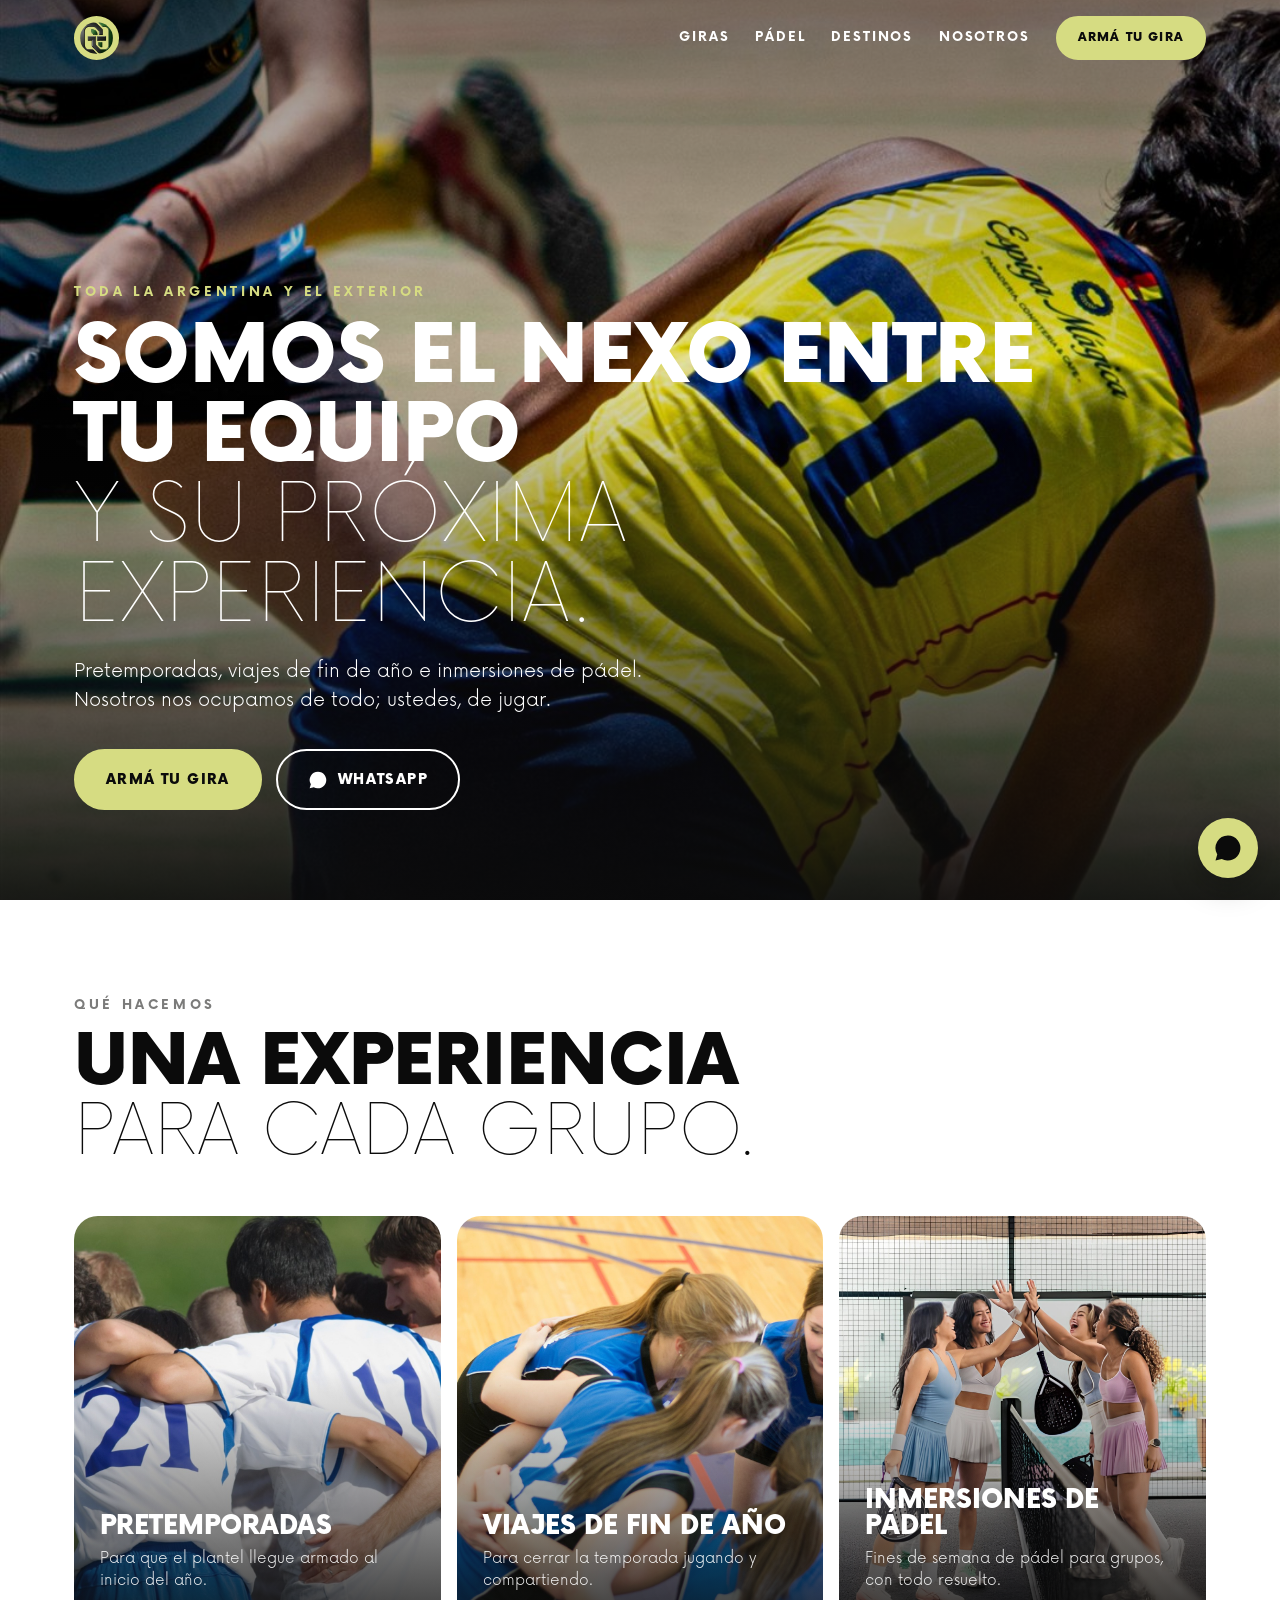
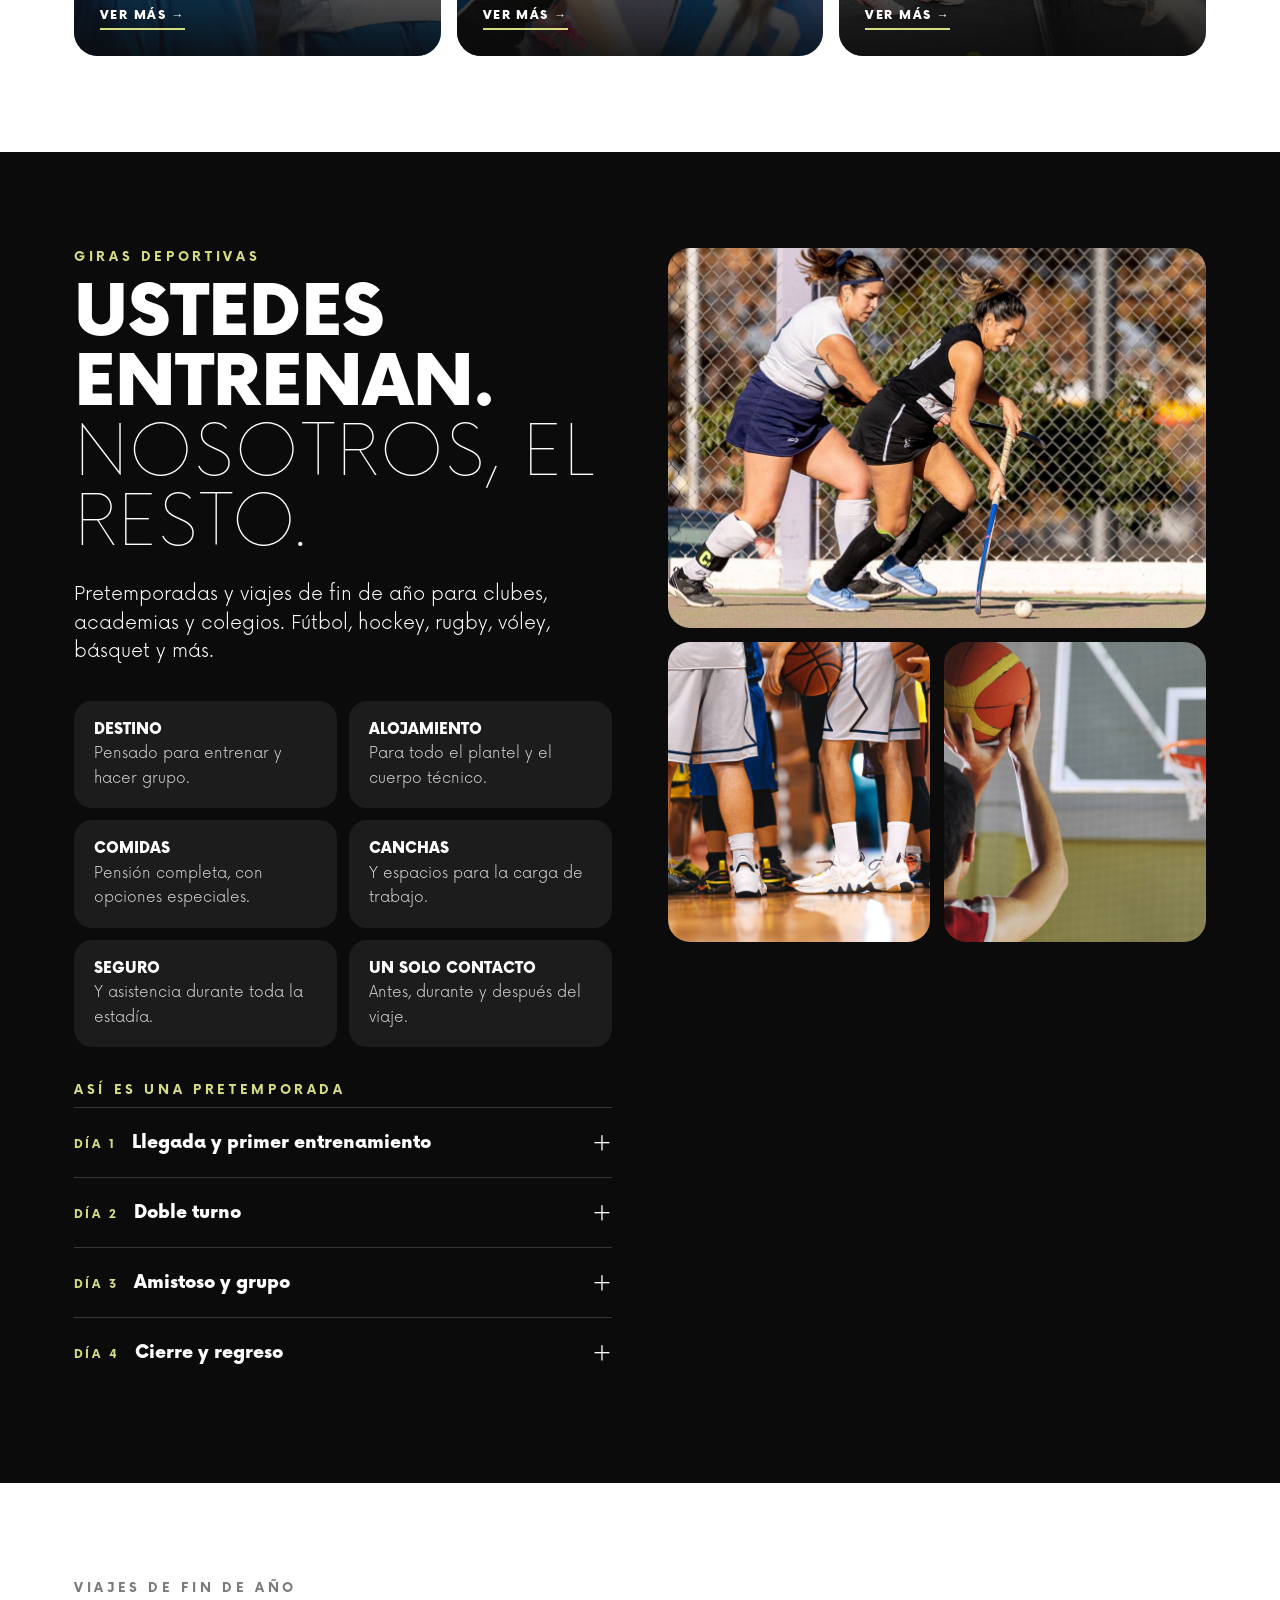
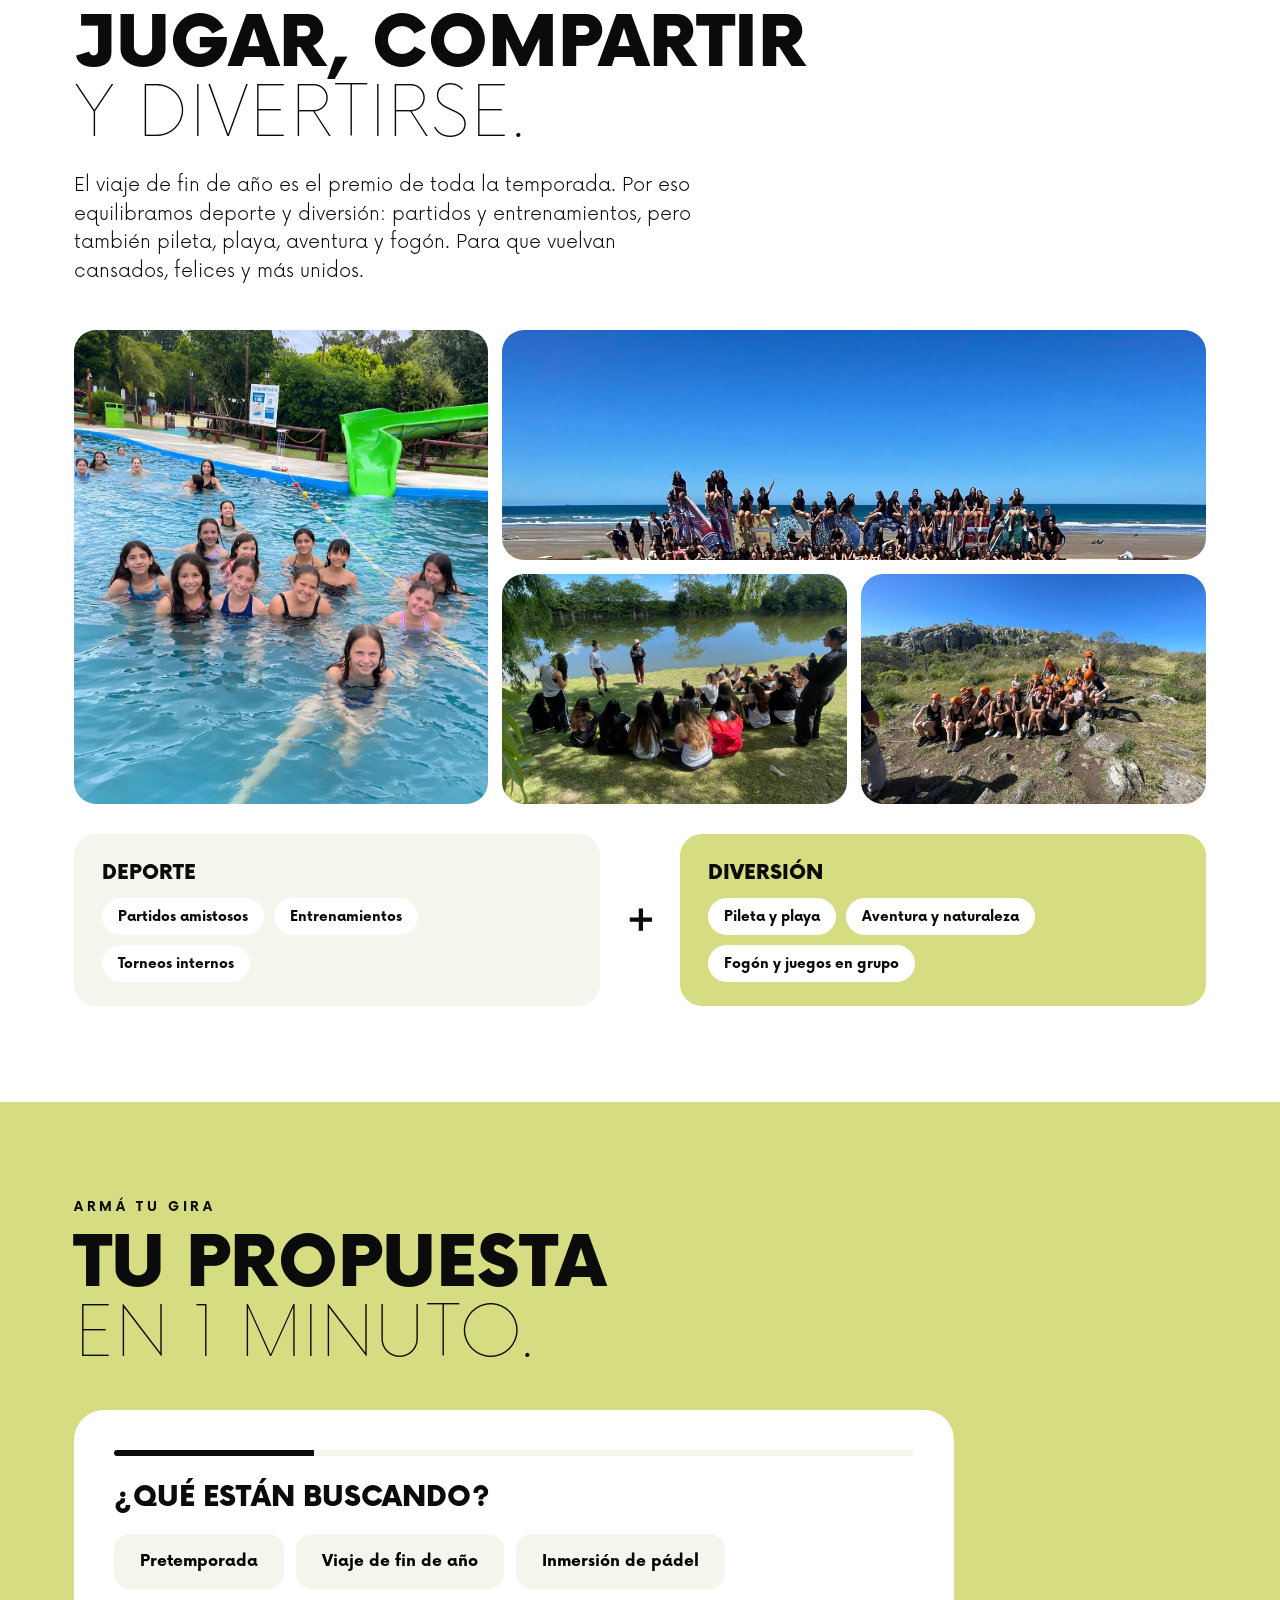
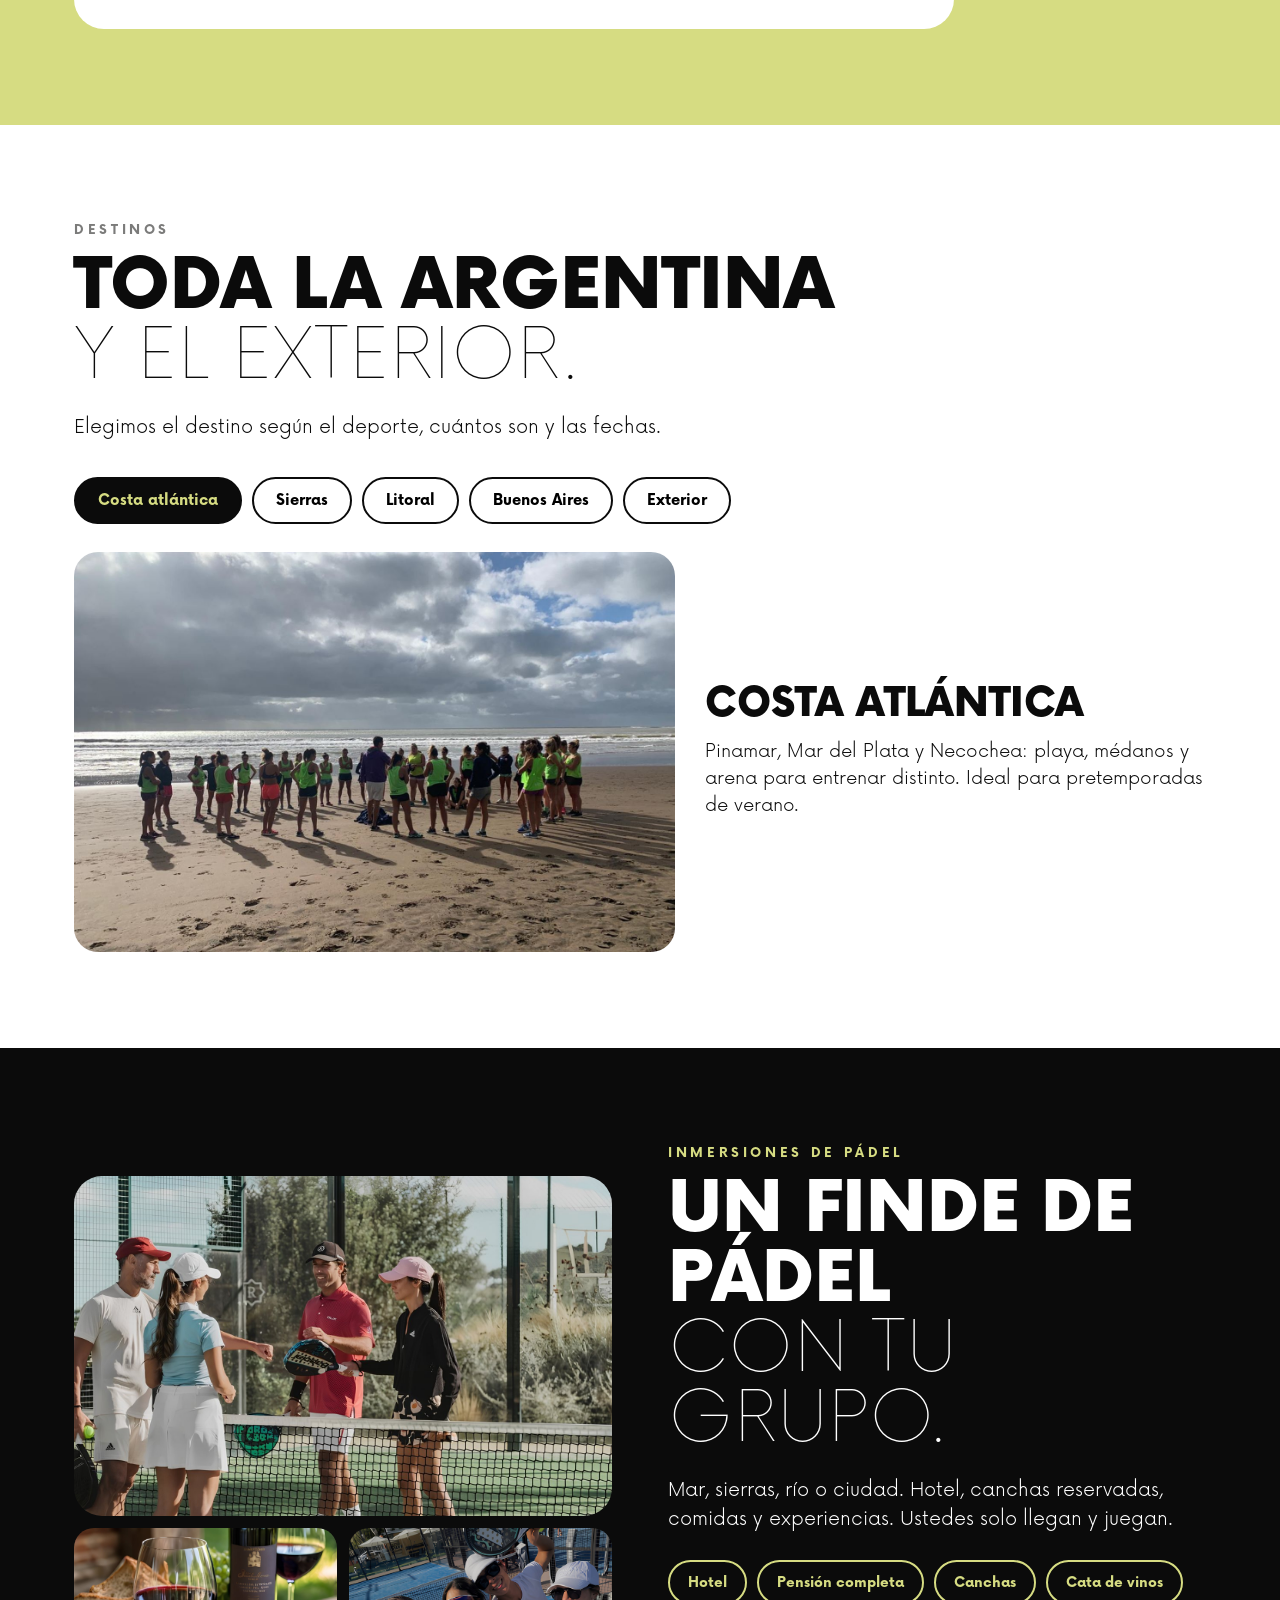
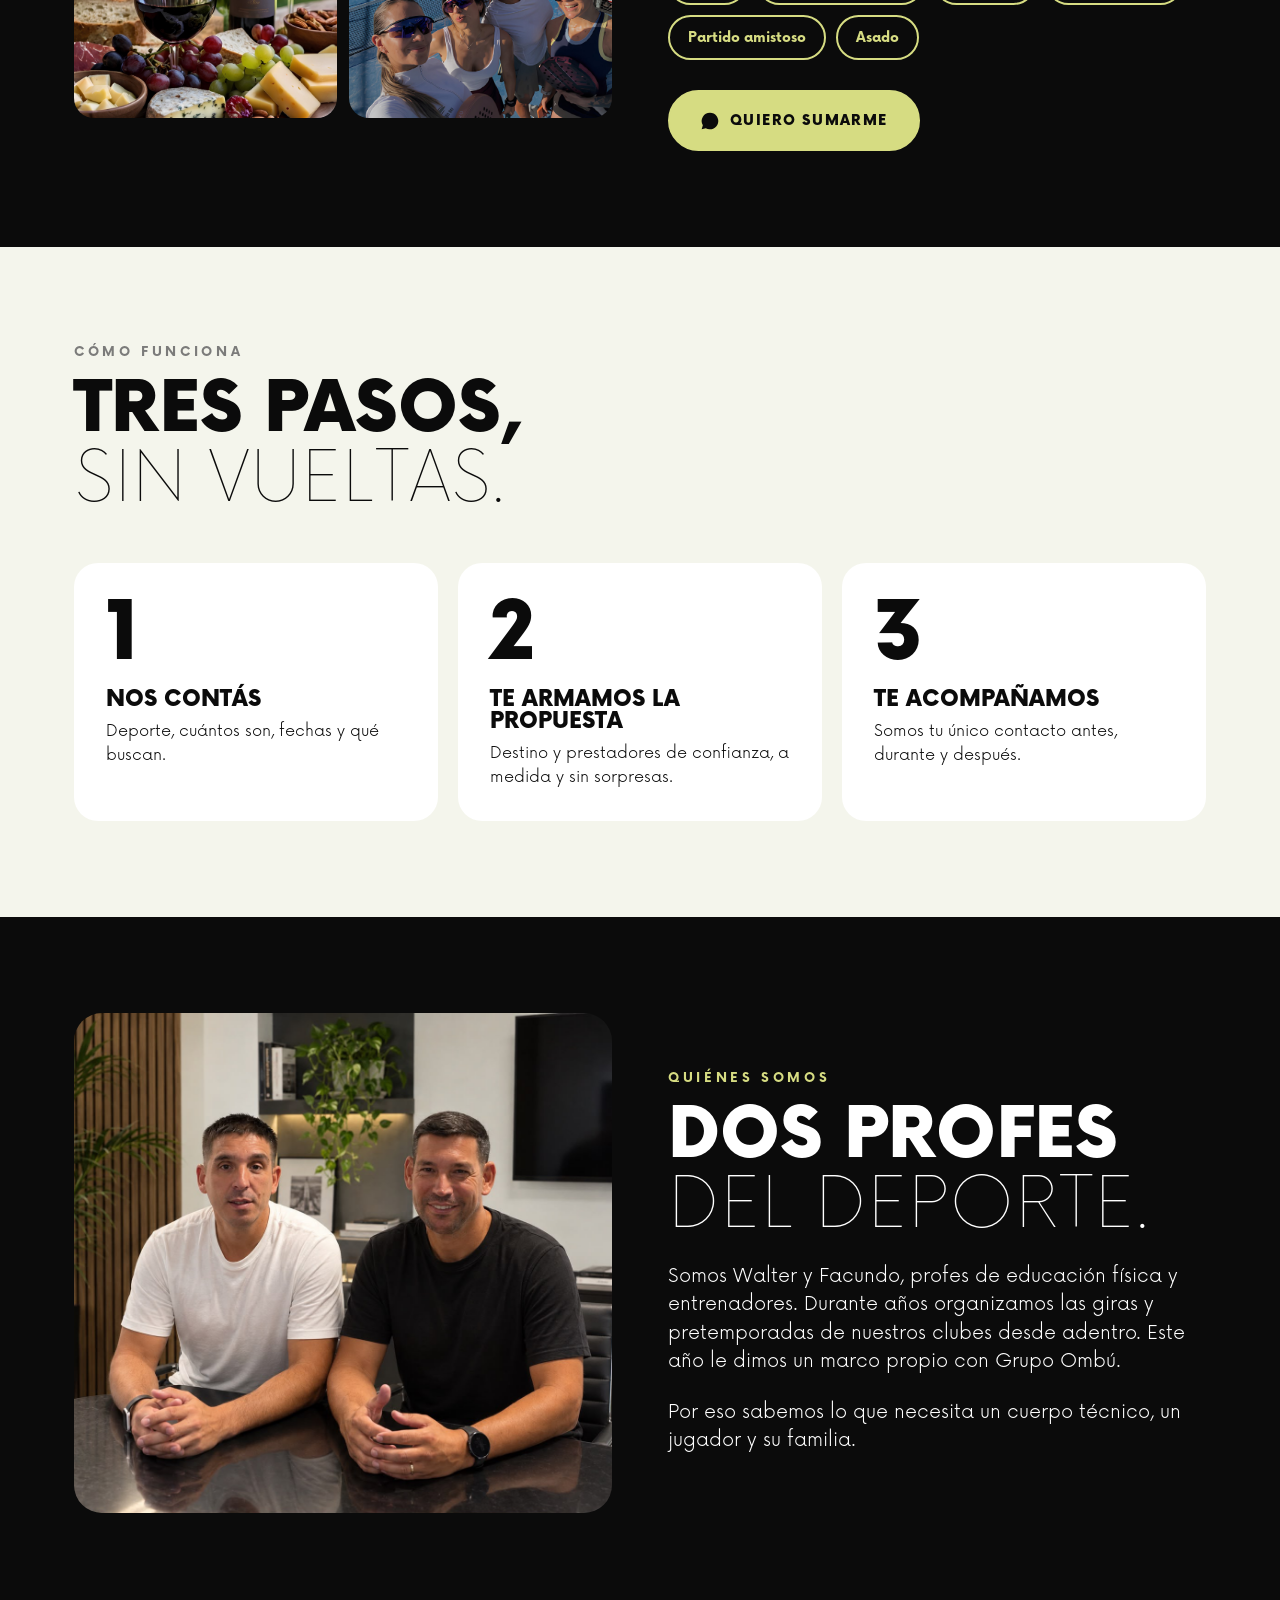
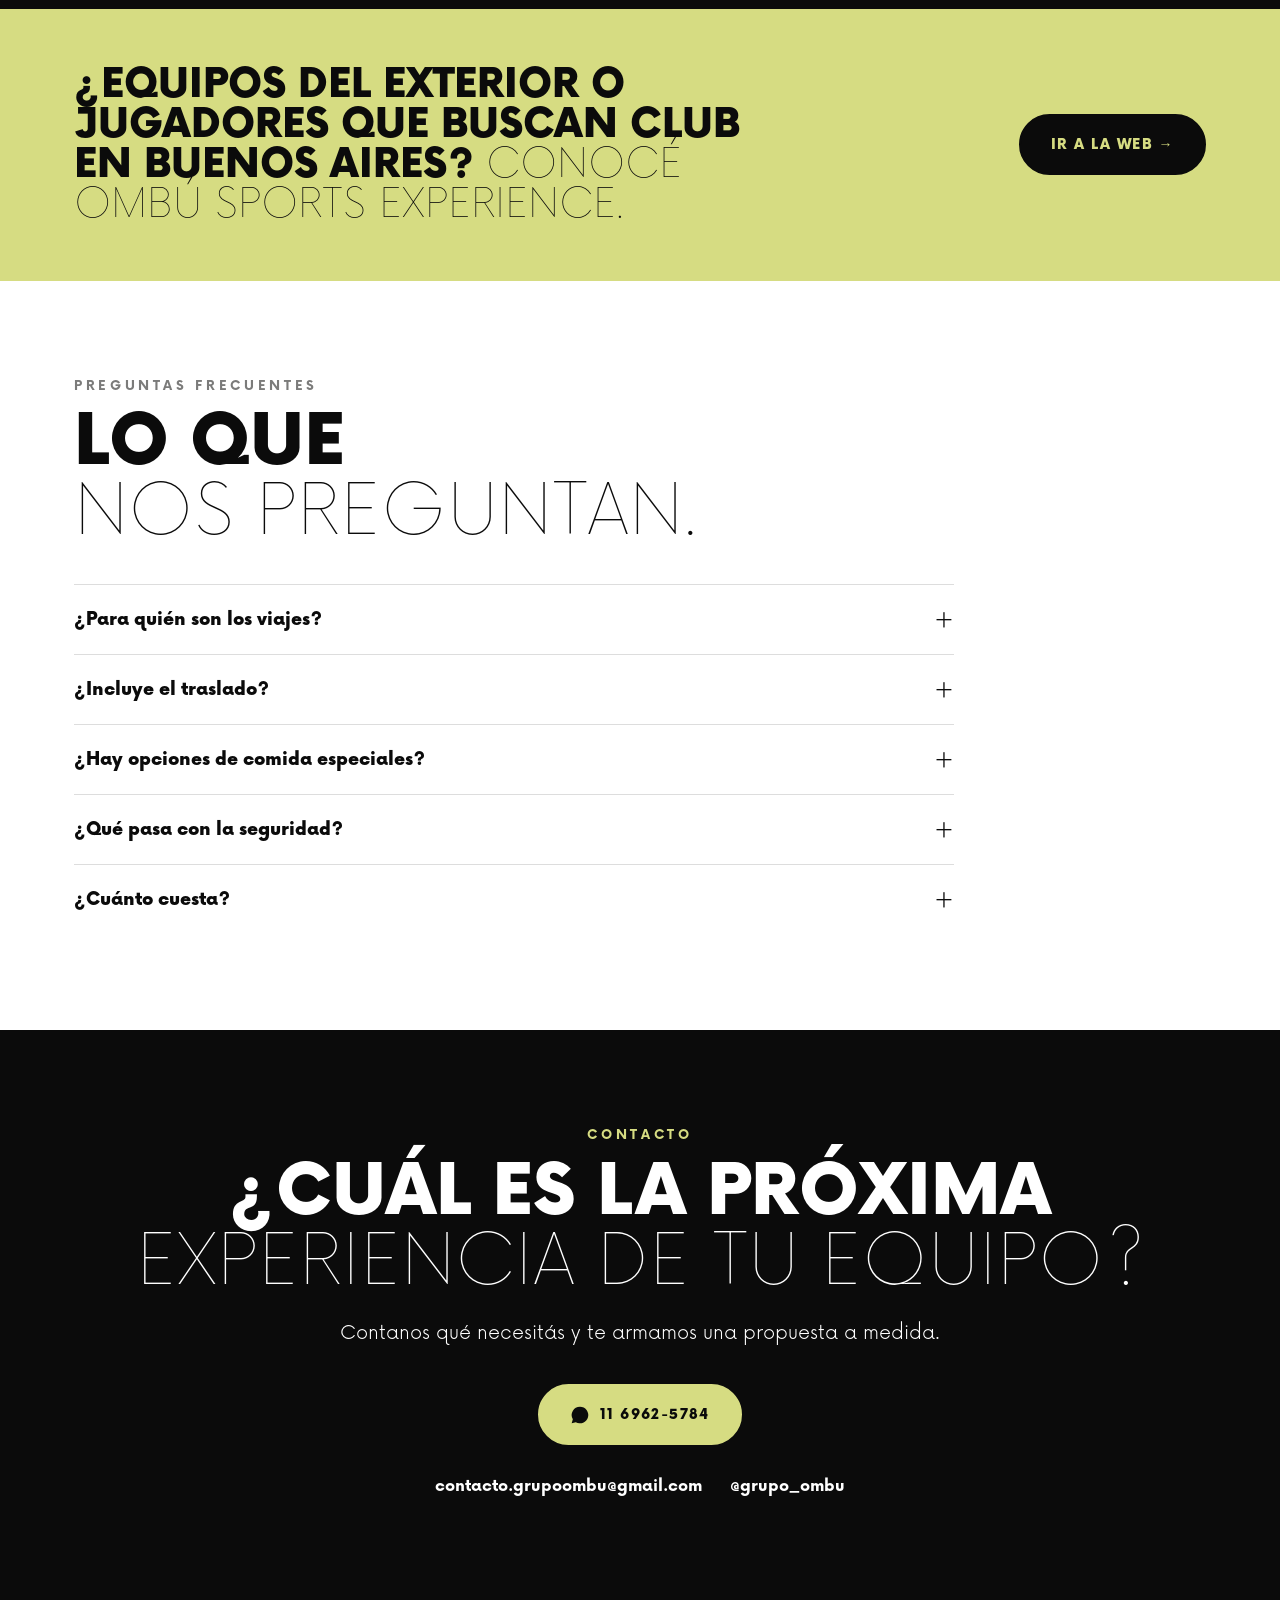
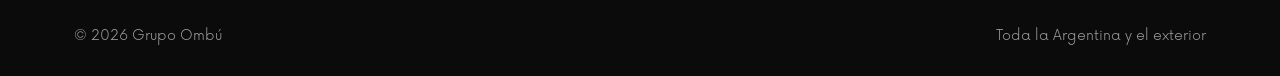
==== commit c51563ab: "Pádel: fotos con gente (mixto, cata, amigas) y destinos abiertos Co-Authored-By: Claude Opus 5.5 <no" ====
--- a/index.html
+++ b/index.html
@@ -103,7 +103,9 @@
   .dest p { font-size: 18px; margin-top: 14px; }
 
   .padel { display: grid; grid-template-columns: 1fr 1fr; gap: 56px; align-items: center; }
-  .padel img { width: 100%; height: 480px; object-fit: cover; border-radius: 28px; }
+  .padel-fotos { display: grid; grid-template-columns: 1fr 1fr; gap: 12px; }
+  .padel-fotos img { width: 100%; height: 190px; object-fit: cover; border-radius: 20px; }
+  .padel-fotos img.main { grid-column: 1 / -1; height: 340px; object-position: center 45%; border-radius: 28px; }
   .chips { display: flex; flex-wrap: wrap; gap: 10px; margin-top: 26px; }
   .chips span { border: 2px solid var(--lima); color: var(--lima); border-radius: 99px; padding: 10px 18px; font-weight: 700; font-size: 14px; }
 
@@ -160,7 +162,9 @@
     .incl { grid-template-columns: 1fr; }
     .quiz { padding: 26px; }
     .card { min-height: 340px; }
-    .padel img, .about img { height: 340px; }
+    .about img { height: 340px; }
+    .padel-fotos img.main { height: 260px; }
+    .padel-fotos img { height: 150px; }
     .dest img { height: 260px; }
   }
   @media (max-width: 560px) { .cards4 { grid-template-columns: 1fr; } }
@@ -200,7 +204,7 @@
     <div class="cards4">
       <a class="card rv" href="#giras"><img src="img/nueva/futbol-abrazo.jpg" alt="" loading="lazy"><div><h3>Pretemporadas</h3><p>Para que el plantel llegue armado al inicio del año.</p><span class="more">Ver más →</span></div></a>
       <a class="card rv" href="#giras"><img src="img/nueva/voley-equipo.jpg" alt="" loading="lazy"><div><h3>Viajes de fin de año</h3><p>Para cerrar la temporada jugando y compartiendo.</p><span class="more">Ver más →</span></div></a>
-      <a class="card rv" href="#padel"><img src="img/nueva/padel.jpg" alt="" loading="lazy"><div><h3>Inmersiones de pádel</h3><p>Fines de semana de pádel para grupos, con todo resuelto.</p><span class="more">Ver más →</span></div></a>
+      <a class="card rv" href="#padel"><img src="img/nueva/padel-festejo.jpg" alt="" loading="lazy" style="object-position: center 25%"><div><h3>Inmersiones de pádel</h3><p>Fines de semana de pádel para grupos, con todo resuelto.</p><span class="more">Ver más →</span></div></a>
     </div>
   </div>
 </section>
@@ -290,12 +294,16 @@
 
 <section class="dark" id="padel">
   <div class="wrap padel">
-    <img class="rv" src="img/nueva/padel2.jpg" alt="" loading="lazy">
+    <div class="padel-fotos rv">
+      <img class="main" src="img/nueva/padel-mixto.jpg" alt="Grupo jugando al pádel" loading="lazy">
+      <img src="img/nueva/padel-cata.jpg" alt="Cata de vinos" loading="lazy">
+      <img src="img/nueva/padel-selfie.jpg" alt="Amigas después de jugar al pádel" loading="lazy">
+    </div>
     <div>
       <div class="k rv">Inmersiones de pádel</div>
       <h2 class="rv">Un finde de pádel <span class="thin">con tu grupo.</span></h2>
-      <p class="lead rv">Hotel cerca del mar, canchas reservadas, comidas y experiencias. Ustedes solo llegan y juegan.</p>
-      <div class="chips rv"><span>Hotel</span><span>Pensión completa</span><span>Canchas</span><span>Cata de vinos</span><span>Atardecer en la playa</span><span>Asado</span></div>
+      <p class="lead rv">Mar, sierras, río o ciudad. Hotel, canchas reservadas, comidas y experiencias. Ustedes solo llegan y juegan.</p>
+      <div class="chips rv"><span>Hotel</span><span>Pensión completa</span><span>Canchas</span><span>Cata de vinos</span><span>Partido amistoso</span><span>Asado</span></div>
       <a class="btn fill rv" style="margin-top:30px" href="https://wa.me/5491169625784?text=Hola!%20Quiero%20info%20de%20las%20inmersiones%20de%20p%C3%A1del" target="_blank"><svg><use href="#wa"/></svg>Quiero sumarme</a>
     </div>
   </div>
